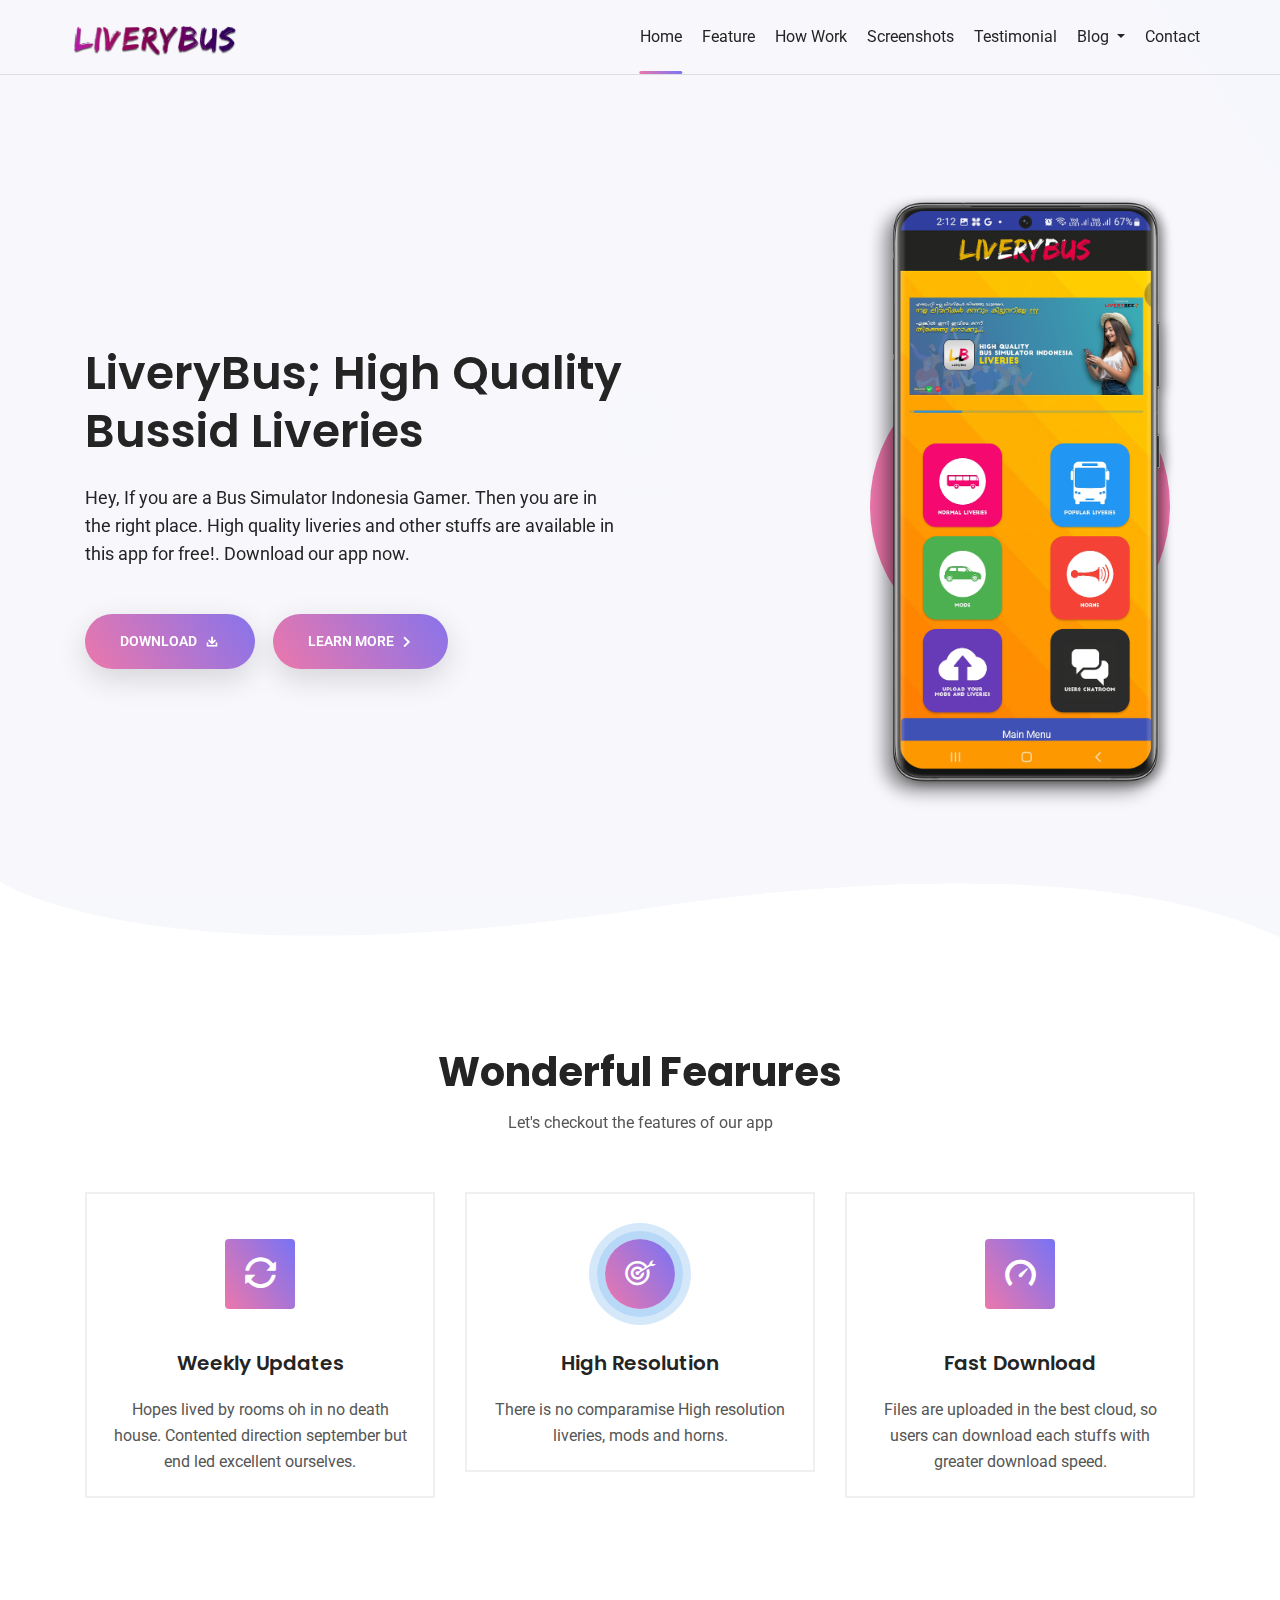
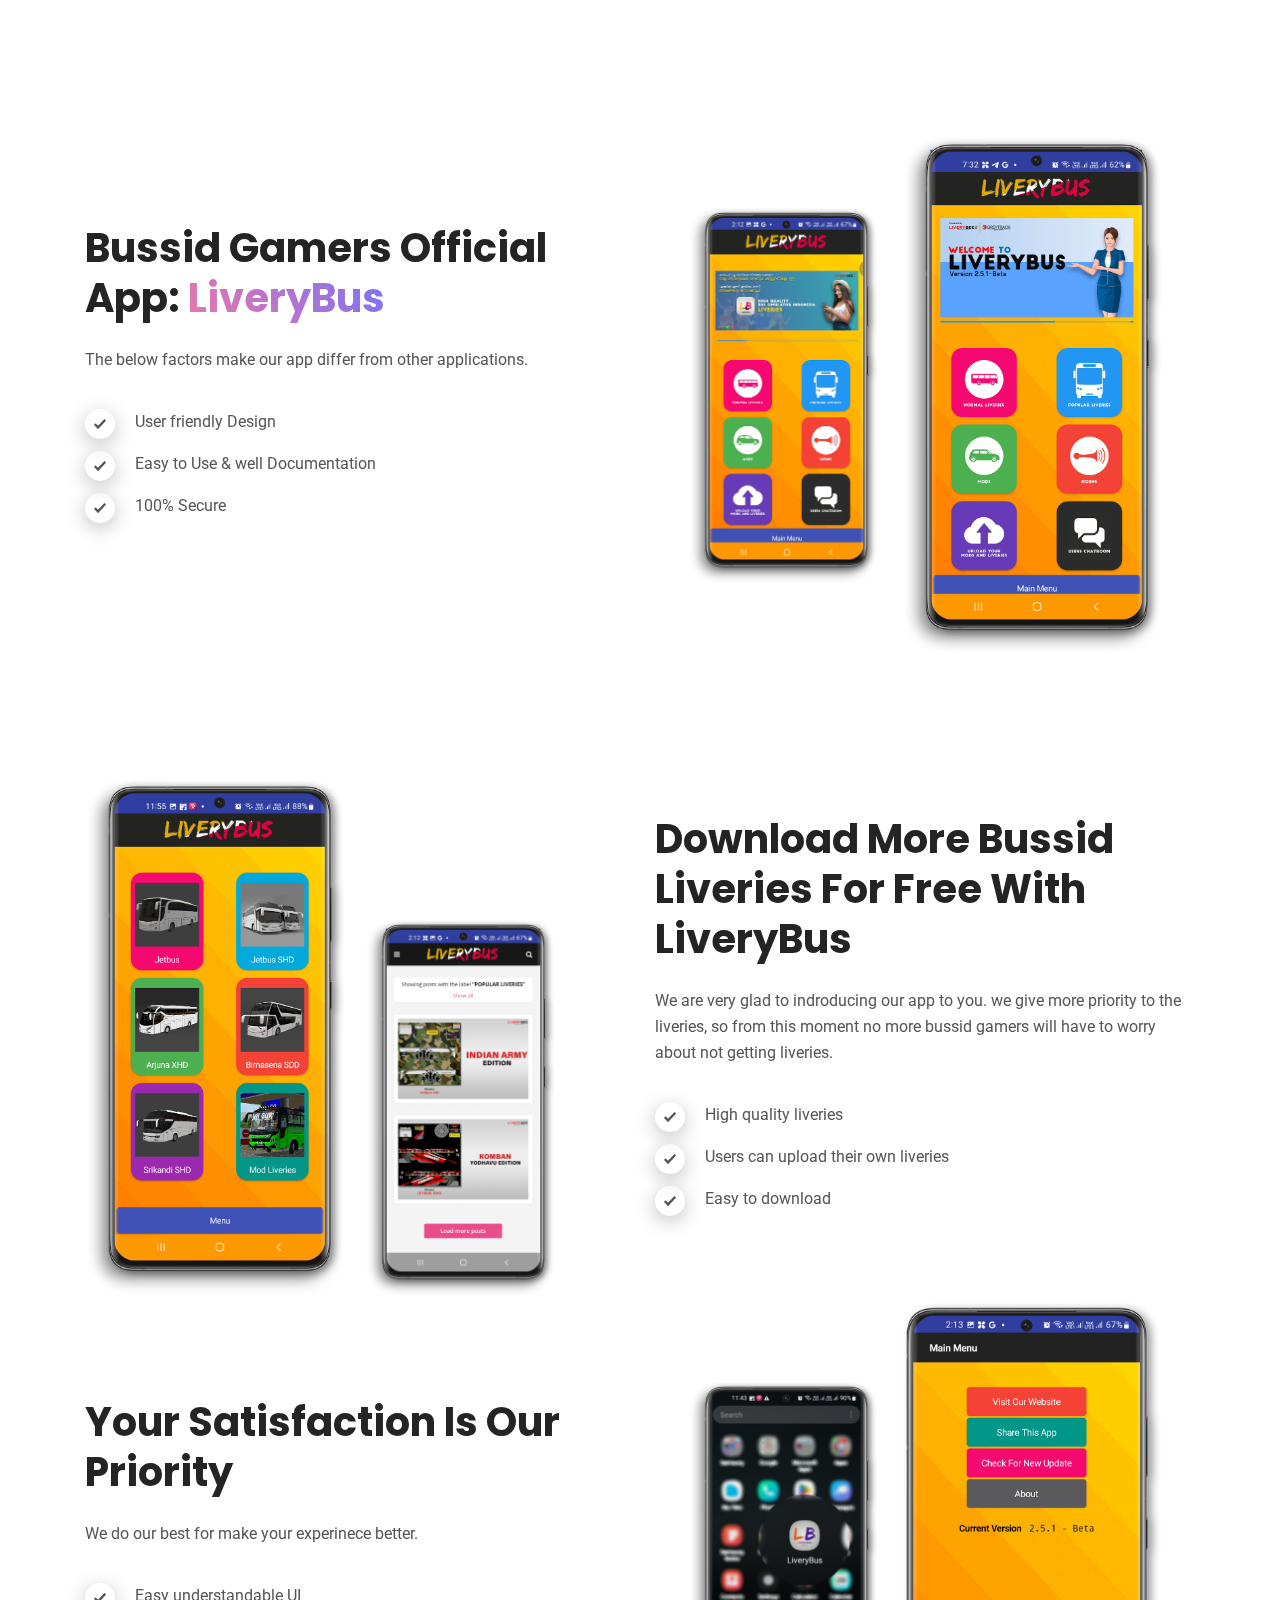
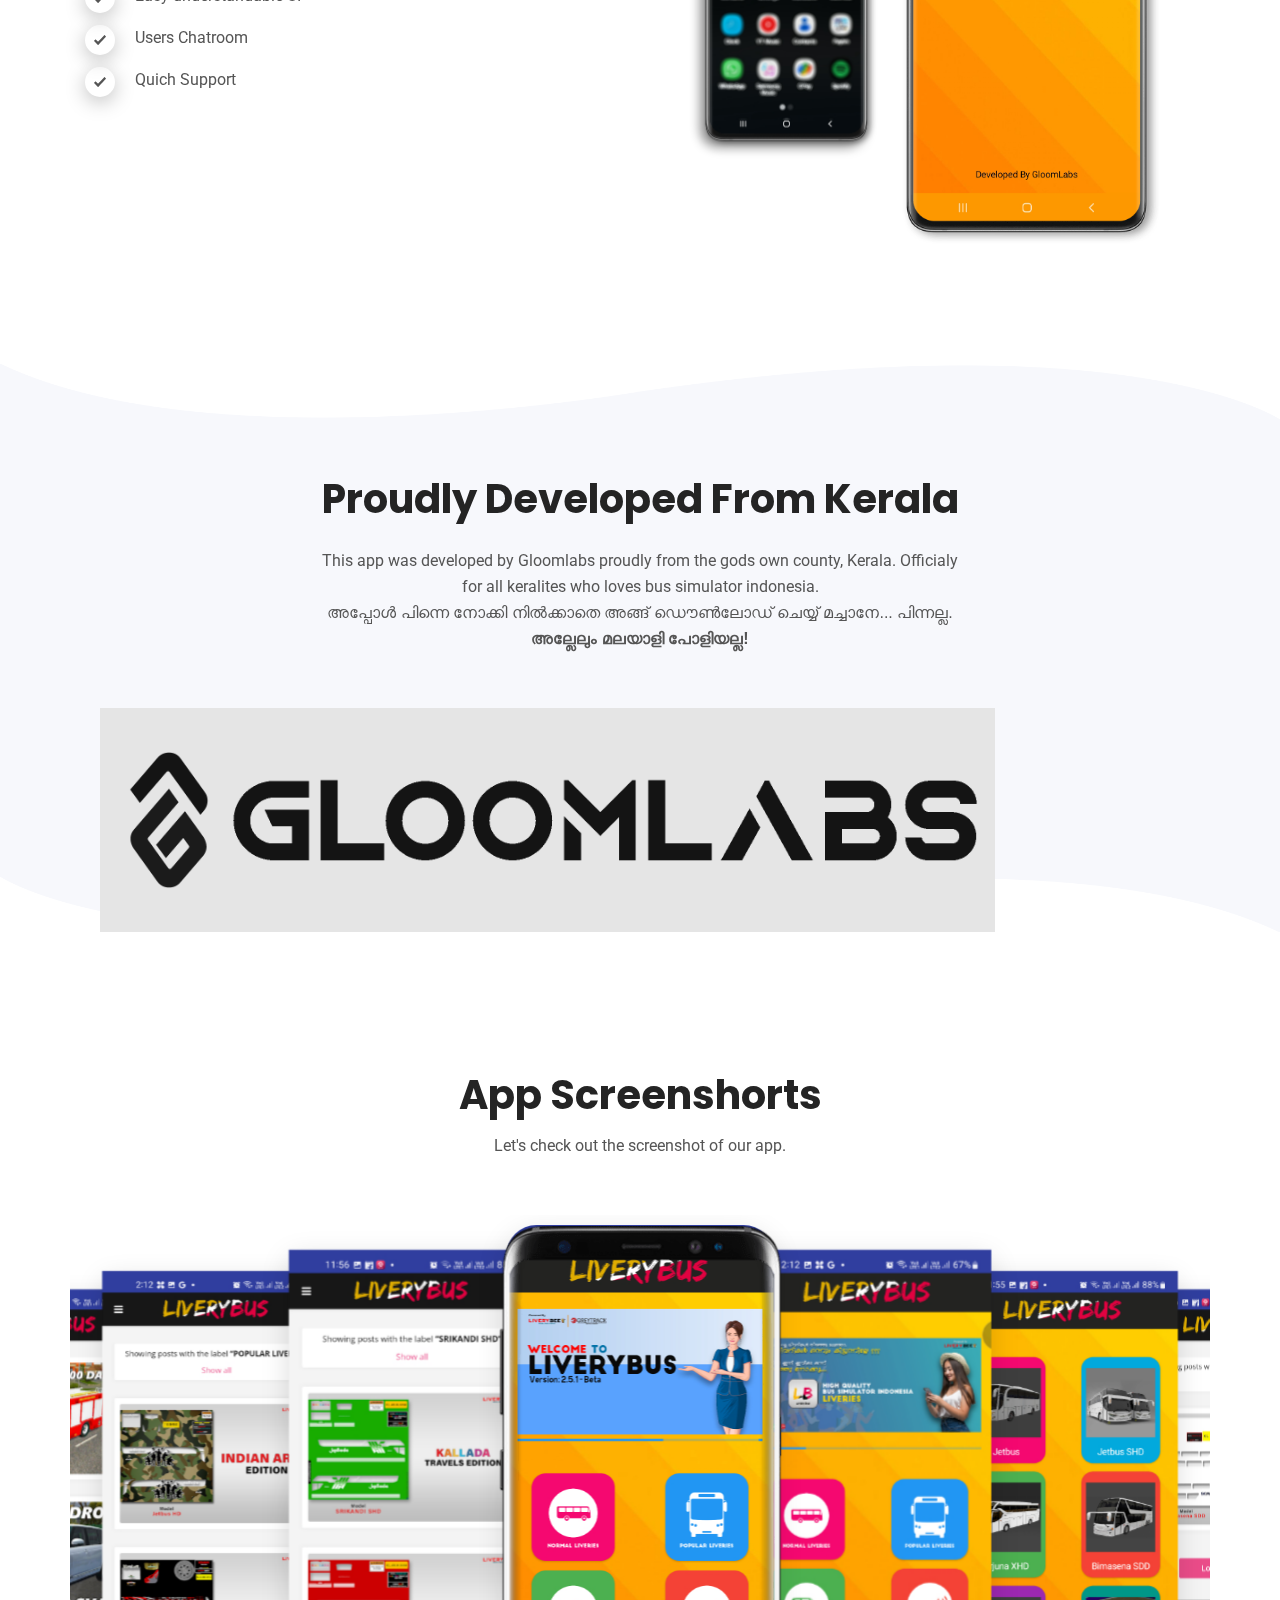
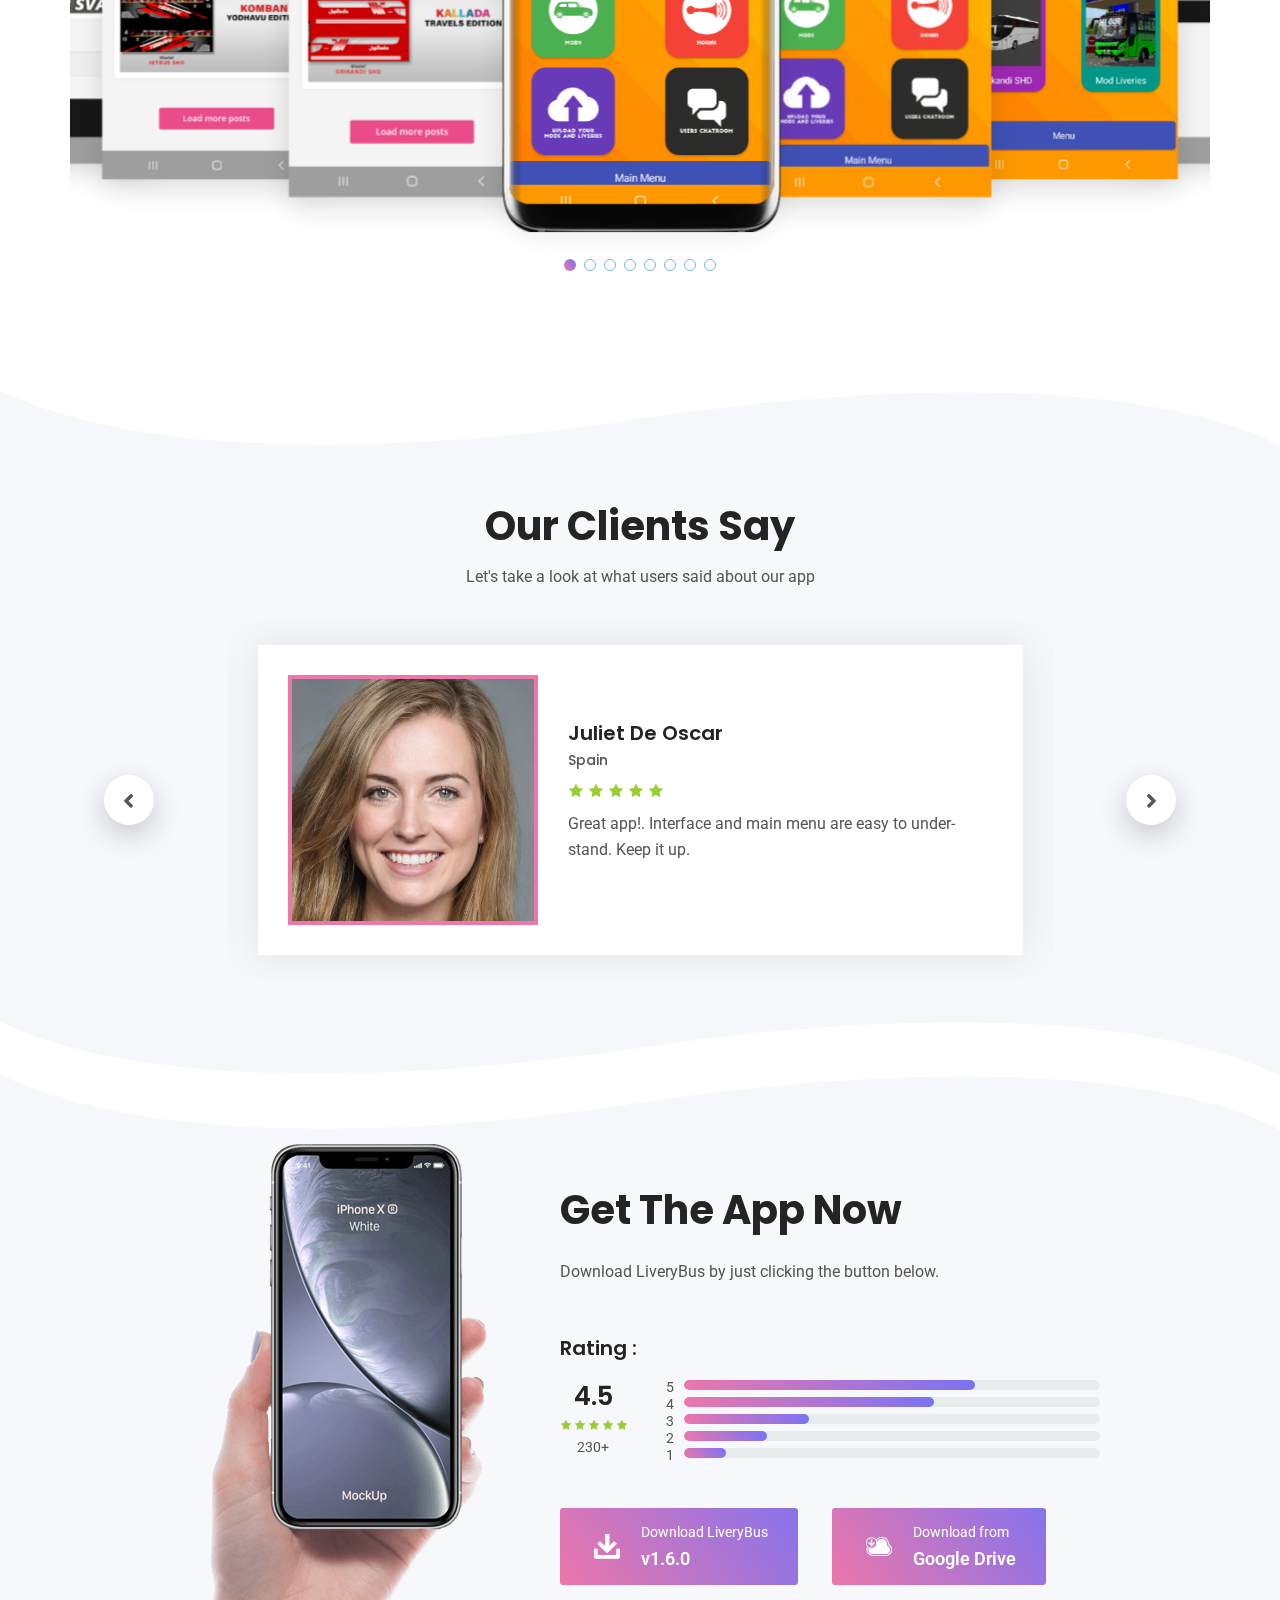
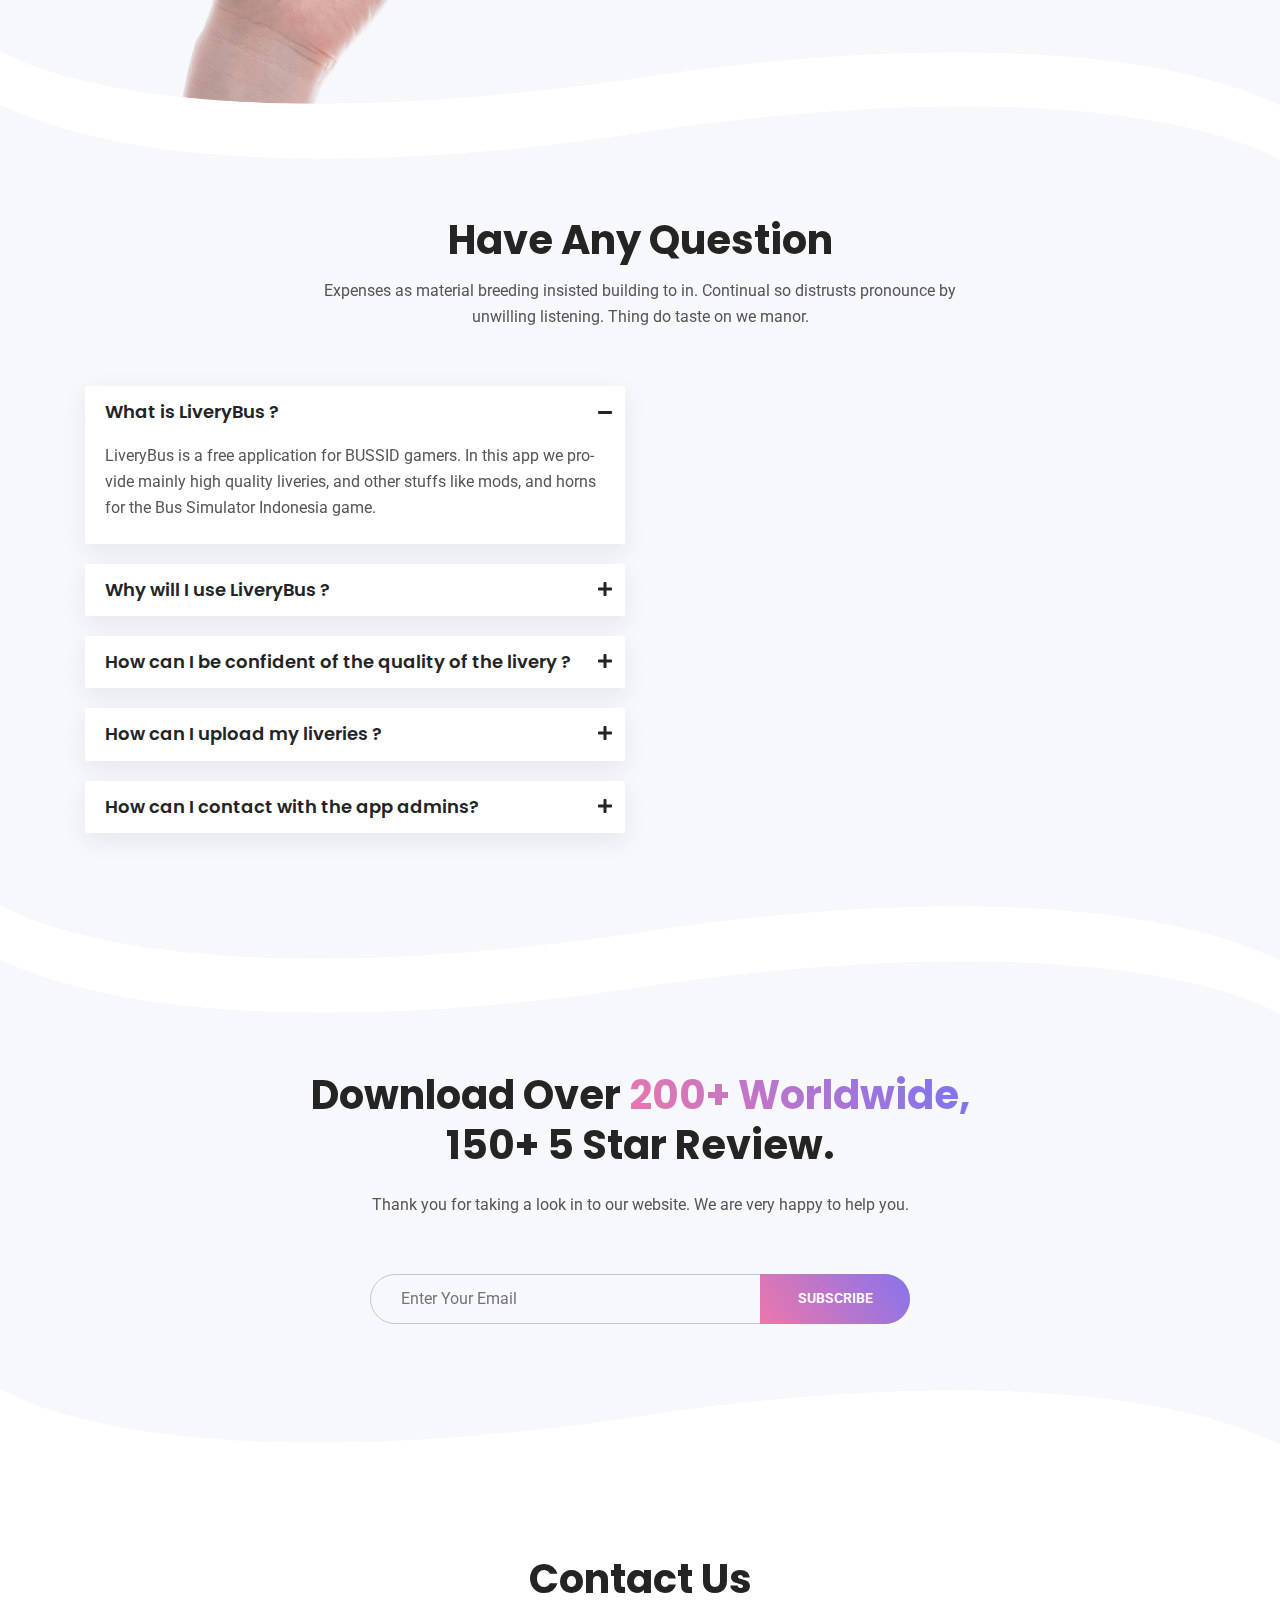
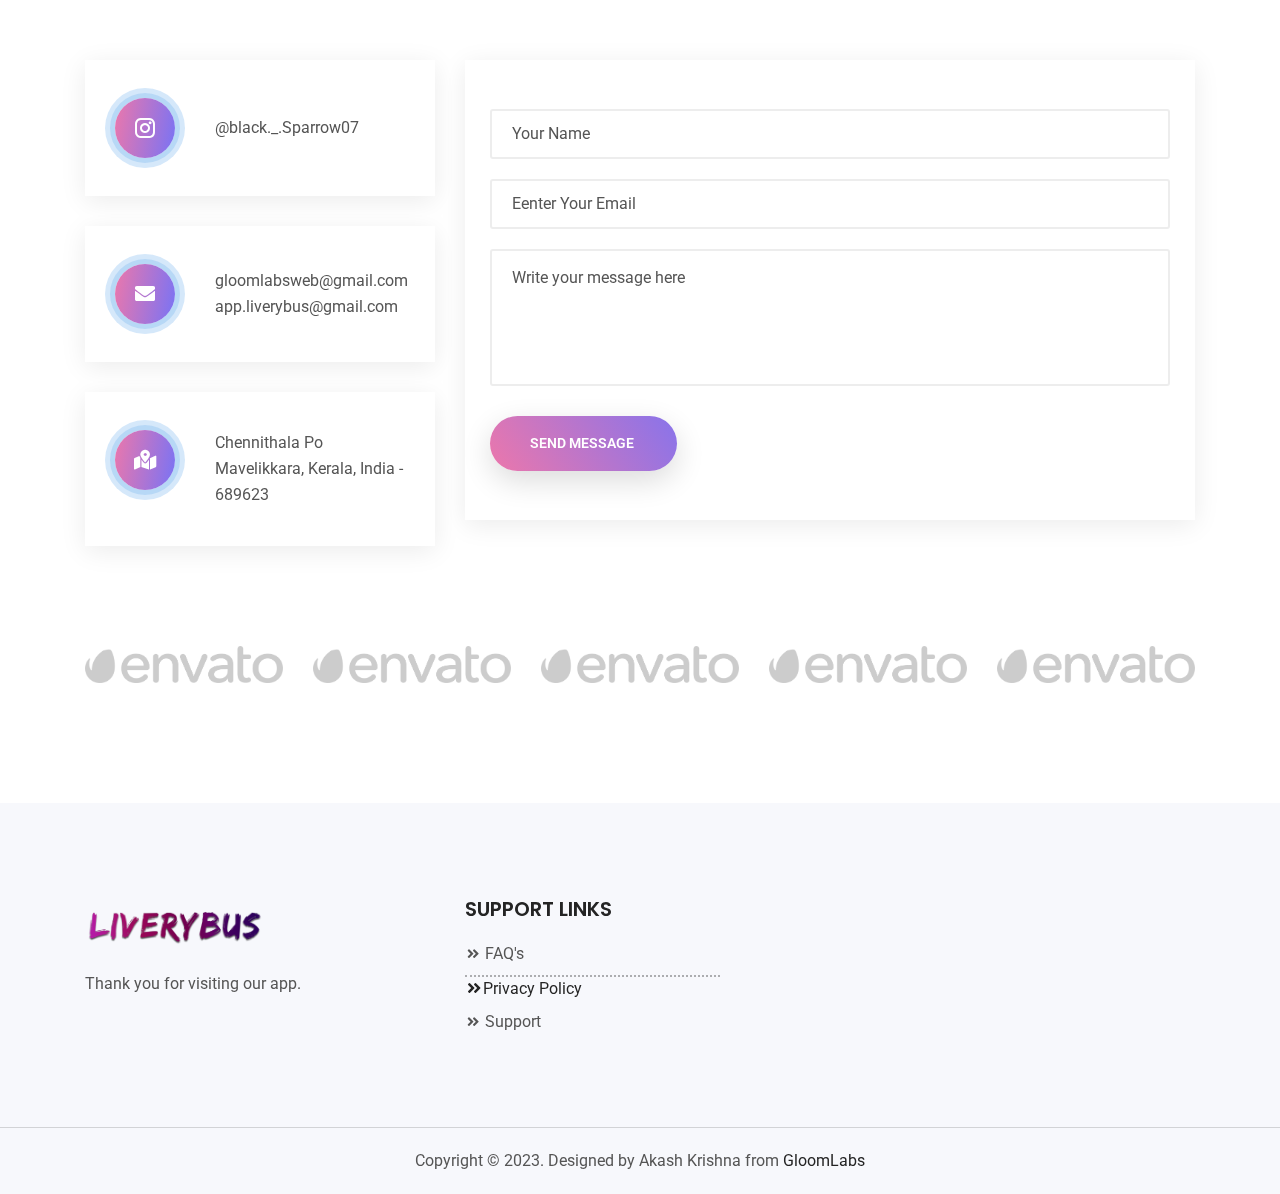
==== home.html @ 7f9f1762 "Update and rename home1-color1.html to home.html" ====
<!DOCTYPE html>
<html lang="en">

<head>
  <meta http-equiv="Content-Type" content="text/html; charset=UTF-8">
  <meta http-equiv="X-UA-Compatible" content="IE=edge" />
  <meta http-equiv="X-UA-Compatible" content="ie=edge">
  <meta name="viewport" content="width=device-width, initial-scale=1.0">
  <title> LiveryBus; High Quality Bussid Liveries</title>
  <!-- favicon -->
  <link rel="shortcut icon" href="assets/images/favicon.png" type="image/x-icon">
  <!-- bootstrap -->
  <link rel="stylesheet" href="assets/css/bootstrap.min.css">
  <!-- fontawesome -->
  <link rel="stylesheet" href="assets/css/fontawesome.min.css">
  <!-- Flat-Icon -->
  <link rel="stylesheet" href="assets/fonts/font/flaticon.css">
  <link rel="stylesheet" href="assets/css/icofont.min.css">
  <!-- animate -->
  <link rel="stylesheet" href="assets/css/animate.css">
  <!-- Slick Slider -->
  <link rel="stylesheet" href="assets/css/slick.css">
  <link rel="stylesheet" href="assets/css/slick-theme.css">
  <!-- Owl Carousel -->
  <link rel="stylesheet" href="assets/css/owl.carousel.min.css">
  <link rel="stylesheet" href="assets/css/swiper.css">
  <!-- magnific popup -->
  <link rel="stylesheet" href="assets/css/magnific-popup.css">
  <!-- stylesheet -->
  <link rel="stylesheet" href="assets/css/style.css">
  <!-- responsive -->
  <link rel="stylesheet" href="assets/css/responsive.css">
</head>

<body>

  <!-- preloader area start -->
  <div class="preloader" id="preloader">
    <div class="preloader-inner">
      <div class="cube-wrapper">
        <div class="cube-folding">
          <span class="leaf1"></span>
          <span class="leaf2"></span>
          <span class="leaf3"></span>
          <span class="leaf4"></span>
        </div>
        <span class="loading" data-name="Loading">Loading</span>
      </div>
    </div>
  </div>
  <!-- preloader area end -->


  <!-- Navebar Area start -->
  <header class="navigation">
    <div class="container">
      <div class="row">
        <div class="col-lg-12 p-0">
          <nav class="navbar navbar-expand-lg navbar-light">
            <a class="navbar-brand" href="home5-color1.html">
              <img src="assets/images/logo-color.png" alt="">
            </a>
            <button class="navbar-toggler" type="button" data-toggle="collapse" data-target="#mainmenu" aria-controls="mainmenu"
              aria-expanded="false" aria-label="Toggle navigation">
              <span class="navbar-toggler-icon"></span>
            </button>
            <div class="collapse navbar-collapse" id="mainmenu">
              <ul class="navbar-nav ml-auto">
                <li class="nav-item active">
                  <a class="nav-link" href="#home">Home</a>
                </li>
                <li class="nav-item">
                  <a class="nav-link" href="#feature">Feature</a>
                </li>
                <li class="nav-item">
                  <a class="nav-link" href="#howitwork">How Work</a>
                </li>
                <li class="nav-item">
                  <a class="nav-link" href="#app-screenshot-area">Screenshots</a>
                </li>
                <li class="nav-item">
                  <a class="nav-link" href="#testimonial-area">Testimonial</a>
                </li>
                <li class="nav-item dropdown">
                    <a class="nav-link dropdown-toggle" href="#" role="button" data-toggle="dropdown" aria-haspopup="true" aria-expanded="false">
                    Blog
                    </a>
                    <div class="dropdown-menu">
                    <a class="dropdown-item" href="blog.html">Blog</a>
                    <a class="dropdown-item" href="blog-sidebar.html">Blog Sidebar</a>
                    <a class="dropdown-item" href="blog-details.html">Blog Details</a>
                    </div>
                </li>
                <li class="nav-item">
                  <a class="nav-link" href="#contact">Contact</a>
                </li>
              </ul>
            </div>
          </nav>
        </div>
      </div>
    </div>
  </header>
  <!-- Navebar Area End -->

  <!-- Hero Area Start -->
  <div id="home" class="hero-area">
    <div class="background"></div>
    <img class="bgimg" src="assets/images/heroarea/one/bg.png" alt="">
    <div class="container">
      <div class="row justify-content-between">
        <div class="col-lg-6 d-flex align-self-center">
          <div class="left-content">
            <div class="content">
              <h1 class="title">
                LiveryBus; High Quality
                Bussid Liveries
              </h1>

              <p class="subtitle">
                Hey, If you are a Bus Simulator Indonesia Gamer. Then you are in the right place. High quality liveries and other stuffs are available in this app for free!. Download our app now.
              </p>
              <div class="links">
                <a href="#download-app" class="mybtn2 left-link">Download<i class="icofont-download"></i></a>
                <a href="#why-use-this-app" class="mybtn2">Learn More<i class="fas fa-chevron-right"></i></a>
              </div>
            </div>
          </div>
        </div>
        <div class="col-lg-4">
          <div class="right-area">
            <div class="img">
              <img class="img-fluid full-img" src="assets/images/mobile-4.png" alt="">
            </div>
          </div>
        </div>
      </div>
    </div>
  </div>
  <!-- Hero Area End -->

  <!-- feature area start -->
  <section class="feature" id="feature">
    <div class="container">
      <div class="row justify-content-center">
        <div class="col-md-10 col-lg-8">
          <div class="section-title">
            <h2 class="title">Wonderful Fearures</h2>
            <p>
             Let's checkout the features of our app
            </p>
          </div>
        </div>
      </div>
      <div class="row">
        <div class="col-lg-12">
          <div class="feature-slider">
            <div class="box">
              <div class="inner-box">
                <div class="icon">
                  <i class="icofont-bullseye"></i>
                </div>
                <h4 class="title">High Resolution</h4>
                <p class="text">
                 There is no comparamise High resolution liveries, mods and horns.
                </p>
              </div>
            </div>
            <div class="box">
              <div class="inner-box">
                <div class="icon">
                  <i class="icofont-speed-meter"></i>
                </div>
                <h4 class="title">Fast Download</h4>
                <p class="text">
                  Files are uploaded in the best cloud, so users can download each stuffs with
                  greater download speed.
                </p>
              </div>
            </div>
            <div class="box">
              <div class="inner-box">
                <div class="icon">
                  <i class="icofont-interface"></i>
                </div>
                <h4 class="title">Well Designed UI</h4>
                <p class="text">
                  Hopes lived by rooms oh in no death house. Contented direction september but end led excellent
                  ourselves.
                </p>
              </div>
            </div>
            <div class="box">
              <div class="inner-box">
                <div class="icon">
                  <i class="icofont-code"></i>
                </div>
                <h4 class="title">Clean Code</h4>
                <p class="text">
                  Hopes lived by rooms oh in no death house. Contented direction september but end led excellent
                  ourselves.
                </p>
              </div>
            </div>
            <div class="box">
              <div class="inner-box">
                <div class="icon">
                  <i class="icofont-refresh"></i>
                </div>
                <h4 class="title">Weekly Updates</h4>
                <p class="text">
                  Hopes lived by rooms oh in no death house. Contented direction september but end led excellent
                  ourselves.
                </p>
              </div>
            </div>
          </div>
        </div>
      </div>
    </div>
  </section>
  <!--feature area End -->

  <!-- Why Use This App -->
  <section id="why-use-this-app" class="why-use-this-app">
    <div class="container">
      <div class="row row-one">
        <div class="col-lg-6 d-flex align-self-center">
          <div class="left-area content">
            <div class="section-title extra-padding">
              <h2 class="title">Bussid gamers official app:
                <span>LiveryBus</span></h2>
              <p>
                The below factors make our app differ from other applications.
              </p>
            </div>
            <ul class="feature-list">
              <li>
                <p><i class="icofont-check"></i>User friendly Design</p>
                
              </li>
              <li>
                <p><i class="icofont-check"></i> Easy to Use & well Documentation</p>
               
              </li>
              <li>
                <p><i class="icofont-check"></i>100% Secure</p>
                
              </li>
            </ul>
          </div>
        </div>
        <div class="col-lg-6 order-first order-lg-last">
          <div class="right-area">
            <div class="img">
              <img class="img-fluid img1" src="assets/images/mobile-4.png" alt="">
              <img class="img-fluid img2" src="assets/images/mobile-3.png" alt="">
            </div>
          </div>
        </div>
      </div>
      <div class="row row-two">
        <div class="col-lg-6">
          <div class="left-area content">
            <div class="img">
              <img class="img-fluid img1" src="assets/images/mobile-1.png" alt="">
              <img class="img-fluid img2" src="assets/images/mobile-6.png" alt="">
            </div>
          </div>
        </div>
        <div class="col-lg-6 d-flex align-self-center">
          <div class="right-area content">
              <div class="section-title extra-padding">
                <h2 class="title">Download more bussid liveries for free with LiveryBus</h2>
                <p>
                We are very glad to indroducing our app to you. we give more
                priority to the liveries, so from this moment no more bussid gamers
                will have to worry about not getting liveries.
                </p>
              </div>
              <ul class="feature-list">
                <li>
                  <p><i class="icofont-check"></i>High quality liveries</p>
                  
                </li>
                <li>
                  <p><i class="icofont-check"></i>Users can upload their own liveries</p>
                 
                </li>
                <li>
                  <p><i class="icofont-check"></i>Easy to download</p>
                  
                </li>
              </ul>
          </div>
        </div>
      </div>
      <div class="row row-one">
          <div class="col-lg-6 d-flex align-self-center">
              <div class="left-area content">
                <div class="section-title extra-padding">
                  <h2 class="title">Your satisfaction is our priority</h2>
                  <p>
                    We do our best for make your experinece better.
                  </p>
                </div>
                <ul class="feature-list">
                  <li>
                    <p><i class="icofont-check"></i>Easy understandable UI</p>
                    
                  </li>
                  <li>
                    <p><i class="icofont-check"></i>Users Chatroom</p>
                   
                  </li>
                  <li>
                    <p><i class="icofont-check"></i>Quich Support</p>
                    
                  </li>
                </ul>
              </div>
            </div>
            <div class="col-lg-6  order-first order-lg-last">
              <div class="right-area">
                <div class="img">
                  <img class="img-fluid img1" src="assets/images/phone-10.png" alt="">
                  <img class="img-fluid img2" src="assets/images/mobile-10.png" alt="">
                </div>
              </div>
            </div>
      </div>
    </div>
  </section>
  <!-- Why Use This App -->


  <!--  Video Area Start -->
  <section class="video" id="video">
    <div class="background"></div>
    <img class="bgshape1" src="assets/images/bgshape1.png" alt="">
    <img class="bgshape2" src="assets/images/bgshape2.png" alt="">
    <div class="container">
      <div class="row justify-content-center">
        <div class="col-md-10 col-lg-8">
          <div class="section-title">
            <h2 class="title">Proudly Developed From Kerala</h2>

            <p>This app was developed by Gloomlabs proudly from the gods own county, Kerala.
              Officialy for all keralites who loves bus simulator indonesia.</p>
              <p style="font-family: 'Manjari', sans-serif; ">അപ്പോൾ പിന്നെ നോക്കി നിൽക്കാതെ അങ്ങ് 
              ഡൌൺലോഡ് ചെയ്യ് മച്ചാനേ... പിന്നല്ല. <strong>അല്ലേലും മലയാളി പോളിയല്ല!</strong>
              </p>
          </div>
        </div>
      </div>
        <div class="col-lg-10 col-md-10">
            <div class="video-box">
              <div class="overly"></div>
                <img class="aligncenter" src="assets/images/gllogo.png" alt="">
                </a>
              </div>
            </div>
        </div>
      </div>
    </div>
  </section>
  <!-- Video Area End -->

  <!-- app screenshot area start -->
  <section id="app-screenshot-area" class="app-screenshot-area">
    <div class="container">
      <div class="row justify-content-center">
        <div class="col-md-10 col-lg-8">
          <div class="section-title">
            <h2 class="title">App Screenshorts</h2>
            <p>
              Let's check out the screenshot of our app.
            </p>
          </div>
        </div>
      </div>
      <div class="row">
        <!-- Swiper -->
        <div class="swiper-container two">
          <img class="frem" src="assets/images/frem.png" alt="">
          <div class="swiper-wrapper">
            <div class="swiper-slide">
              <div class="slider-image">
                <img src="assets/images/src1.jpg" alt="" class="img-responsive">
              </div>
            </div>
            <div class="swiper-slide">
              <div class="slider-image">
                <img src="assets/images/src2.jpg" alt="" class="img-responsive">
              </div>
            </div>
            <div class="swiper-slide">
              <div class="slider-image">
                <img src="assets/images/src3.jpg" alt="" class="img-responsive">
              </div>
            </div>
            <div class="swiper-slide">
              <div class="slider-image">
                <img src="assets/images/src4.jpg" alt="" class="img-responsive">
              </div>
            </div>
            <div class="swiper-slide">
              <div class="slider-image">
                <img src="assets/images/src5.jpg" alt="" class="img-responsive">
              </div>
            </div>
            <div class="swiper-slide">
              <div class="slider-image">
                <img src="assets/images/src6.jpg" alt="" class="img-responsive">
              </div>
            </div>
            <div class="swiper-slide">
              <div class="slider-image">
                <img src="assets/images/src7.jpg" alt="" class="img-responsive">
              </div>
            </div>
            <div class="swiper-slide">
              <div class="slider-image">
                <img src="assets/images/src8.jpg" alt="" class="img-responsive">
              </div>
            </div>
          </div>
          <!-- Add Pagination -->
          <div class="swiper-pagination"></div>
        </div>
      </div>
    </div>
  </section>
  <!-- app screenshot area end -->

  <!-- Testimonial Area Start -->
  <section class="testimonial-area" id="testimonial-area">
    <div class="background"></div>
    <img class="bgshape1" src="assets/images/bgshape1.png" alt="">
    <img class="bgshape2" src="assets/images/bgshape2.png" alt="">
    <div class="container">
      <div class="row justify-content-center">
        <div class="col-md-10 col-lg-8">
          <div class="section-title extra">
            <h2 class="title">Our Clients Say </h2>
            <p>Let's take a look at what users said about our app
            </p>
          </div>
        </div>
      </div>
      <div class="row justify-content-center">
        <div class="col-md-12 col-lg-9">
          <div class="testimonial-slider">
            <div class="item">
              <div class="client">
                <div class="client-image">
                  <img src="assets/images/team/1.jpg" class="img-fluid" alt="">
                </div>
               <div class="content align-self-center">
                <div class="content-inner">
                    <h4 class="client-name">
                        <a href="#">
                          Juliet De Oscar
                        </a>
                      </h4>
                      <h5 class="designation">Spain</h5>
                      <ul class="stars">
                        <li>
                            <i class="icofont-star"></i>
                        </li>
                        <li>
                            <i class="icofont-star"></i>
                        </li>
                        <li>
                            <i class="icofont-star"></i>
                        </li>
                        <li>
                            <i class="icofont-star"></i>
                        </li>
                        <li>
                            <i class="icofont-star"></i>
                        </li>
                      </ul>
  
                    <p class="client-say">Great app!. Interface and main menu are easy to understand. Keep it up.</p>
                </div>
               </div>
              </div>
            </div>
            <div class="item">
              <div class="client">
                <div class="client-image">
                  <img src="assets/images/team/2.jpg" class="img-fluid" alt="">
                </div>
               <div class="content align-self-center">
                <div class="content-inner">
                    <h4 class="client-name">
                        <a href="#">
                          Edwin Max
                        </a>
                      </h4>
                      <h5 class="designation">Poland</h5>
                      <ul class="stars">
                        <li>
                            <i class="icofont-star"></i>
                        </li>
                        <li>
                            <i class="icofont-star"></i>
                        </li>
                        <li>
                            <i class="icofont-star"></i>
                        </li>
                        <li>
                            <i class="icofont-star"></i>
                        </li>
                        <li>
                            <i class="icofont-star"></i>
                        </li>
                      </ul>
  
                    <p class="client-say">Best app for all Bussid gamers. I appreciate your work. Thanks LiveryBus team.</p>
                </div>
               </div>
              </div>
            </div>
            <div class="item">
              <div class="client">
                <div class="client-image">
                  <img src="assets/images/team/3.jpg" class="img-fluid" alt="">
                </div>
               <div class="content align-self-center">
                <div class="content-inner">
                    <h4 class="client-name">
                        <a href="#">
                          Margret Brown
                        </a>
                      </h4>
                      <h5 class="designation">Indonesia</h5>
                      <ul class="stars">
                        <li>
                            <i class="icofont-star"></i>
                        </li>
                        <li>
                            <i class="icofont-star"></i>
                        </li>
                        <li>
                            <i class="icofont-star"></i>
                        </li>
                        <li>
                            <i class="icofont-star"></i>
                        </li>
                        <li>
                            <i class="icofont-star"></i>
                        </li>
                      </ul>
  
                    <p class="client-say">Awesome, I love it very much. Thank you liverybus.</p>
                </div>
               </div>
              </div>
            </div>
          </div>
        </div>
      </div>
    </div>
  </section>
  <!-- Testimonial Area End -->

  <!-- Download Area Start -->
  <section id="download-app" class="download-app">
    <div class="background"></div>
    <img class="bgshape1" src="assets/images/bgshape1.png" alt="">
    <img class="bgshape2" src="assets/images/bgshape2.png" alt="">
    <div class="container">
      <div class="row justify-content-center">
        <div class="col-lg-5 col-xl-4">
          <div class="left-area">
            <img src="assets/images/phonehand.png" alt="">
          </div>
        </div>
        <div class="col-md-12 col-lg-7 col-xl-6">
          <div class="content">
            <div class="section-title extra-padding">
              <h2 class="title">Get The App Now</h2>

              <p>Download LiveryBus by just clicking the button below. 
              </p>
            </div>
          </div>
          <div class="rating-wraper">
            <h4 class="title">Rating : </h4>
              <div class="review-area">
                  <div class="left">
                    <h4 class="rate">4.5</h4>
                      <ul class="stars">
                          <li>
                              <i class="icofont-star"></i>
                          </li>
                          <li>
                              <i class="icofont-star"></i>
                          </li>
                          <li>
                              <i class="icofont-star"></i>
                          </li>
                          <li>
                              <i class="icofont-star"></i>
                          </li>
                          <li>
                              <i class="icofont-star"></i>
                          </li>
                        </ul>
                        <p class="total-download">230+</p>
                  </div>
                  <div class="right">
                    <ul class="reating-poll">
                      <li>
                        <span>5</span>
                          <div class="progress">
                            <div class="progress-bar" role="progressbar" style="width: 70%"  aria-valuenow="90" aria-valuemin="0" aria-valuemax="100"></div>
                          </div>
                      </li>
                      <li>
                          <span>4</span>
                          <div class="progress">
                            <div class="progress-bar" role="progressbar" style="width: 60%" aria-valuenow="25" aria-valuemin="0" aria-valuemax="100"></div>
                          </div>
                      </li>
                      <li>
                          <span>3</span>
                          <div class="progress">
                            <div class="progress-bar" role="progressbar" style="width: 30%" aria-valuenow="50" aria-valuemin="0" aria-valuemax="100"></div>
                          </div>
                      </li>
                      <li>
                          <span>2</span>
                          <div class="progress">
                            <div class="progress-bar" role="progressbar" style="width: 20%" aria-valuenow="75" aria-valuemin="0" aria-valuemax="100"></div>
                          </div>
                      </li>
                      <li>
                          <span>1</span>
                          <div class="progress">
                            <div class="progress-bar" role="progressbar" style="width: 10%" aria-valuenow="100" aria-valuemin="0" aria-valuemax="100"></div>
                          </div>
                      </li>
                    </ul>
                  </div>
                </div>
          </div>
          <ul class="download-option">
            <li>
              <a href="#" class="option option1">
                <div class="left  d-flex align-self-center">
                  <i class="icofont-download"></i>
                </div>
                <div class="right">
                  <span>Download LiveryBus</span>
                  <p>v1.6.0</p>
                </div>
              </a>
            </li>
            <li>
              <a href="#" class="option">
                <div class="left d-flex align-self-center">
                  <i class="icofont-cloud-download"></i>
                </div>
                <div class="right">
                  <span>Download from</span>
                  <p>Google Drive</p>
                </div>
              </a>
            </li>
          </ul>
        </div>
      </div>
    </div>
  </section>
  <!-- Download Area End -->

  <!-- Team Area Start -->
  
  <!-- Team Area End -->

  <!-- Partner Area Start -->
  <section id="faq" class="faq">
    <div class="background"></div>
    <img class="bgshape1" src="assets/images/bgshape1.png" alt="">
    <img class="bgshape2" src="assets/images/bgshape2.png" alt="">
    <div class="container">
      <div class="section-title extra">
        <h2 class="title">have any Question</h2>

        <p>Expenses as material breeding insisted building to in. Continual so distrusts pronounce by
          unwilling listening. Thing do taste on we manor.
        </p>
      </div>
      <div class="row">
        <div class="col-lg-6">
          <div class="panel-group accordion" id="accordion-1">
            <div class="panel">
              <div class="panel-heading">
                <h4 data-toggle="collapse" aria-expanded="true" data-target="#one" aria-controls="one" class="panel-title">
                  What is LiveryBus ?
                </h4>
              </div>
              <div id="one" class="panel-collapse collapse show" aria-labelledby="one" data-parent="#accordion-1">
                <div class="panel-body">
                  <p>LiveryBus is a free application for BUSSID gamers. In this app we provide
                    mainly high quality liveries, and other stuffs like mods, and horns for the Bus Simulator Indonesia game.
                  </p>
                </div>
              </div>
            </div>
            <div class="panel">
              <div class="panel-heading">
                <h4 data-toggle="collapse" aria-expanded="false" data-target="#two" aria-controls="two" class="panel-title">
                  Why will I use LiveryBus ?
                </h4>
              </div>
              <div id="two" class="panel-collapse collapse" aria-labelledby="two" data-parent="#accordion-1">
                <div class="panel-body">
                  <p>Because, LiveryBus is a non-profitable product. Users can download all the suffs that are in our for 100% free.  </p>
                </div>
              </div>
            </div>
            <div class="panel">
              <div class="panel-heading">
                <h4 data-toggle="collapse" aria-expanded="false" data-target="#three" aria-controls="three" class="panel-title">
                  How can I be confident of the quality of the livery ?
                </h4>
              </div>
              <div id="three" class="panel-collapse collapse" aria-labelledby="three" data-parent="#accordion-1">
                <div class="panel-body">
                  <p>You don't have to worry about the quality of the liveries, because most of the liveries are designed by us. We are very experienced in designing liveries.</p>
                </div>
              </div>
            </div>
            <div class="panel">
              <div class="panel-heading">
                <h4 data-toggle="collapse" aria-expanded="false" data-target="#four" aria-controls="four" class="panel-title">
                  How can I upload my liveries ?
                </h4>
              </div>
              <div id="four" class="panel-collapse collapse" aria-labelledby="four" data-parent="#accordion-1">
                <div class="panel-body">
                  <p>You can upload your own liveries with the 'Upload Livery' option in the home screen of the app. After submitting your files,
                    your liveries will be available in our app after approved by admin. You can also upload mods and horns other than liveries. Please dont share malicious files. 
                  </p>
                </div>
              </div>
            </div>
            <div class="panel">
              <div class="panel-heading">
                <h4 data-toggle="collapse" aria-expanded="false" data-target="#four2" aria-controls="four2" class="panel-title">
                  How can I contact with the app admins?
                </h4>
              </div>
              <div id="four2" class="panel-collapse collapse" aria-labelledby="four2" data-parent="#accordion-1">
                <div class="panel-body">
                  <p>You can communicate with us by email: 'gloomlabsweb@gmail.com' we will replay as soon as possible. In this app there is a telegram community 
                    named 'Users Chatroom' you can also chat with other bussid gamers there.
                  </p>
                </div>
              </div>
            </div>
          </div>
        </div>
        <div class="col-lg-6">
          <div class="right-area">
            <img src="assets/images/phone1.png" alt="">
          </div>
        </div>
      </div>
    </div>
  </section>
  <!-- Partner Area End -->

  <!-- Gate In Tuch Area Start -->
  <section id="get-intuch" class="get-intuch">
    <div class="background"></div>
    <img class="bgshape1" src="assets/images/bgshape1.png" alt="">
    <img class="bgshape2" src="assets/images/bgshape2.png" alt="">
    <div class="container">
      <div class="row justify-content-center">
        <div class="col-md-12 col-lg-10 col-xl-8 text-center">
          <div class="content">
              <div class="section-title extra">
                  <h2 class="title">Download over <span>200+ worldwide, </span> <br> 150+ 5 Star Review.</h2>
      
                  <p>Thank you for taking a look in to our website. We are very happy to help you.
                  </p>
                </div>
          </div>
        </div>
      </div>
      <div class="row justify-content-center">
        <div class="col-md-12 col-lg-8 col-xl-6">
          <div class="newsleatetter">
            <form action="#" class="newsleatetter-form">
              <input type="email" placeholder="Enter Your Email">
              <button type="submit" class="submitbtn">Subscribe</button>
            </form>
          </div>
        </div>
      </div>
    </div>
  </section>
  <!-- Gate In Tuch Area End -->

  <!-- Contact Area Start -->
  <section class="contact" id="contact">
    <div class="container">
      <div class="row justify-content-center">
        <div class="col-md-10 col-lg-8">
          <div class="section-title">
            <h2 class="title">Contact Us</h2>
            <p>
            </p>
          </div>
        </div>
      </div>
      <div class="row">
        <div class="col-xl-4">
          <ul class="info-contact">
            <li>
              <div class="info-box box1">
                <div class="left">
                  <div class="icon">
                    <i class="icofont-instagram"></i>
                  </div>
                </div>
                <div class="right">
                  <div class="content">
                    <p>@black._.Sparrow07</p>
                  </div>
                </div>
              </div>
            </li>
            <li>
              <div class="info-box box2">
                <div class="left">
                  <div class="icon">
                    <i class="fas fa-envelope"></i>
                  </div>
                </div>
                <div class="right">
                  <div class="content">
                    <p>gloomlabsweb@gmail.com</p>
                    <p>app.liverybus@gmail.com</p>
                  </div>
                </div>
              </div>
            </li>
            <li>
              <div class="info-box box3">
                <div class="left">
                  <div class="icon">
                    <i class="fas fa-map-marked-alt"></i>
                  </div>
                </div>
                <div class="right">
                  <div class="content">
                    <p>Chennithala Po Mavelikkara, Kerala, India - 689623</p>
                  </div>
                </div>
              </div>
            </li>
          </ul>
        </div>
        <div class="col-xl-8">
          <div class="contact-form-wrapper">
            <form id="contact_form_submit" method="POST">
              <div class="row">
                <div class="col-md-12">
                  <input type="text" class="input-field borderd" id="uname" placeholder="Your Name" required>
                </div>
                <div class="col-md-12">
                  <input type="email" class="input-field borderd" id="email" placeholder="Eenter Your Email" required>
                </div>
                <div class="col-12">
                  <textarea class="input-field borderd textarea" rows="3" id="message" placeholder="Write your message here"
                    required></textarea>
                </div>
                <div class="col-12">
                  <button type="submit" class="mybtn1"> Send Message <i class="far fa-envelope"></i>
                  </button>
                </div>
              </div>
            </form>
          </div>
        </div>
      </div>
      <div class="row brand">
        <div class="col-12">
          <div class="brand-slider">
            <div class="item">
              <a href="#">
                <img src="assets/images/brand/envato.png" alt="">
              </a>
            </div>
            <div class="item">
              <a href="#">
                <img src="assets/images/brand/envato.png" alt="">
              </a>
            </div>
            <div class="item">
              <a href="#">
                <img src="assets/images/brand/envato.png" alt="">
              </a>
            </div>
            <div class="item">
              <a href="#">
                <img src="assets/images/brand/envato.png" alt="">
              </a>
            </div>
            <div class="item">
              <a href="#">
                <img src="assets/images/brand/envato.png" alt="">
              </a>
            </div>
            <div class="item">
              <a href="#">
                <img src="assets/images/brand/envato.png" alt="">
              </a>
            </div>
          </div>
        </div>
      </div>
    </div>
  </section>
  <!-- Contact Area End -->


  <!-- Footer Section Start -->
  <footer class="footer" id="footer">
      <div class="background"></div>
      <div class="container">
        <div class="row">
          <div class="col-md-6 col-lg-4">
            <div class="footer-info-area">
              <div class="footer-logo">
                <a href="#" class="logo-link">
                  <img src="assets/images/logo-color.png" alt="">
                </a>
              </div>
              <div class="text">
                <p>Thank you for visiting our app. 
                </p>
              </div>
            </div>
          </div>
          
          <div class="col-md-6 col-lg-3">
            <div class="footer-widget support-link-widget">
              <h4 class="title">
                Support Links
              </h4>
              <ul class="link-list">
                <li>
                  <a href="home.html#faq">
                    <i class="fas fa-angle-double-right"></i>FAQ's
                  </a>
                </li>
                  <a href="PP.html">
                    <i class="fas fa-angle-double-right"></i>Privacy Policy
                  </a>
                </li>
                <li>
                  <a href="#">
                    <i class="fas fa-angle-double-right"></i>Support
                  </a>
                </li>
              </ul>
            </div>
          </div>
        </div>
      </div>
      <div class="copy-bg text-center">
        <p>Copyright © 2023. Designed by Akash Krishna from
          <a href="https://mamunverse.com/">GloomLabs</a>
        </p>
      </div>
    </div>
  </div>
    </footer>
    <!-- Footer Section End -->
  
    <!-- Back to Top Start -->
    <div class="bottomtotop">
      <i class="fa fa-chevron-right"></i>
    </div>
    <!-- Back to Top End -->
  
  
    <!-- jquery -->
    <script src="assets/js/jquery.js"></script>
    <!-- popper -->
    <script src="assets/js/popper.min.js"></script>
    <!-- bootstrap -->
    <script src="assets/js/bootstrap.min.js"></script>
    <!-- way poin js-->
    <script src="assets/js/waypoints.min.js"></script>
    <!-- Counter js-->
    <script src="assets/js/counter.js"></script>
    <!-- Image loaded js-->
    <script src="assets/js/imagesloaded.pkgd.min.js"></script>
    <!-- Mixitup js-->
    <script src="assets/js/mixitup.min.js"></script>
    <!-- owl carousel -->
    <script src="assets/js/owl.carousel.min.js"></script>
    <!-- magnific popup -->
    <script src="assets/js/jquery.magnific-popup.js"></script>
    <!-- Slick Slider -->
    <script src="assets/js/slick.min.js"></script>
    <!-- counterup js-->
    <script src="assets/js/jquery.counterup.min.js"></script>
    <script src="assets/js/swiper.min.js"></script>
    <!-- easing js-->
    <script src="assets/js/jquery.easing.1.3.js"></script>
    <!-- main -->
    <script src="assets/js/contact.js"></script>
    <!-- main -->
    <script src="assets/js/main.js"></script>
  </body>
  
  </html>
---- assets/fonts/font/flaticon.css ----
/*
  	Flaticon icon font: Flaticon
  	Creation date: 05/01/2019 10:53
  	*/

@font-face {
  font-family: "Flaticon";
  src: url("./Flaticon.eot");
  src: url("./Flaticon.eot?#iefix") format("embedded-opentype"),
       url("./Flaticon.woff") format("woff"),
       url("./Flaticon.ttf") format("truetype"),
       url("./Flaticon.svg#Flaticon") format("svg");
  font-weight: normal;
  font-style: normal;
}

@media screen and (-webkit-min-device-pixel-ratio:0) {
  @font-face {
    font-family: "Flaticon";
    src: url("./Flaticon.svg#Flaticon") format("svg");
  }
}

[class^="flaticon-"]:before, [class*=" flaticon-"]:before,
[class^="flaticon-"]:after, [class*=" flaticon-"]:after {   
  font-family: Flaticon;
  font-style: normal;
}

.flaticon-ideas:before { content: "\f100"; }
.flaticon-reload:before { content: "\f101"; }
.flaticon-briefing:before { content: "\f102"; }
.flaticon-project-management:before { content: "\f103"; }
.flaticon-conversation:before { content: "\f104"; }
.flaticon-trophy:before { content: "\f105"; }
.flaticon-computer-graphic:before { content: "\f106"; }
.flaticon-web:before { content: "\f107"; }
.flaticon-layers:before { content: "\f108"; }
.flaticon-image:before { content: "\f109"; }
.flaticon-mobile-app:before { content: "\f10a"; }
.flaticon-file:before { content: "\f10b"; }
.flaticon-social-media:before { content: "\f10c"; }
.flaticon-view:before { content: "\f10d"; }
.flaticon-vision:before { content: "\f10e"; }
.flaticon-image-1:before { content: "\f10f"; }
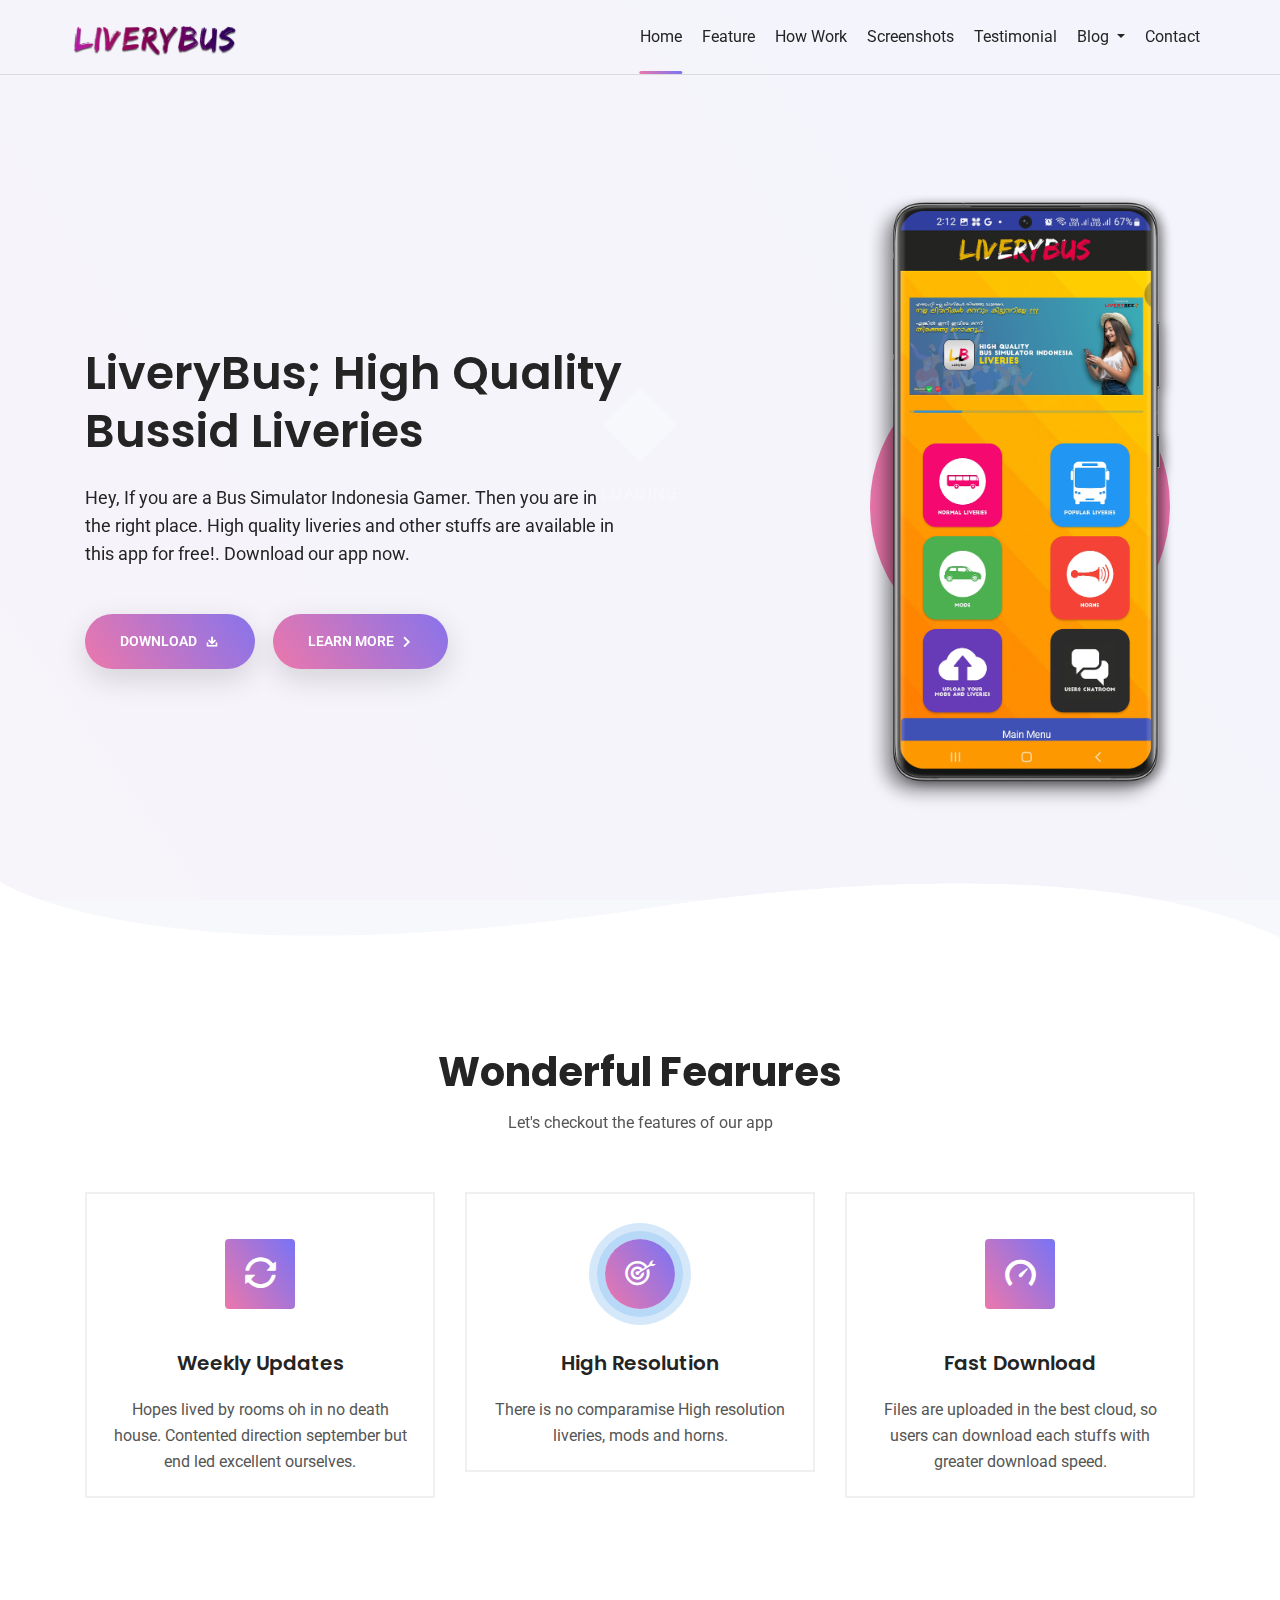
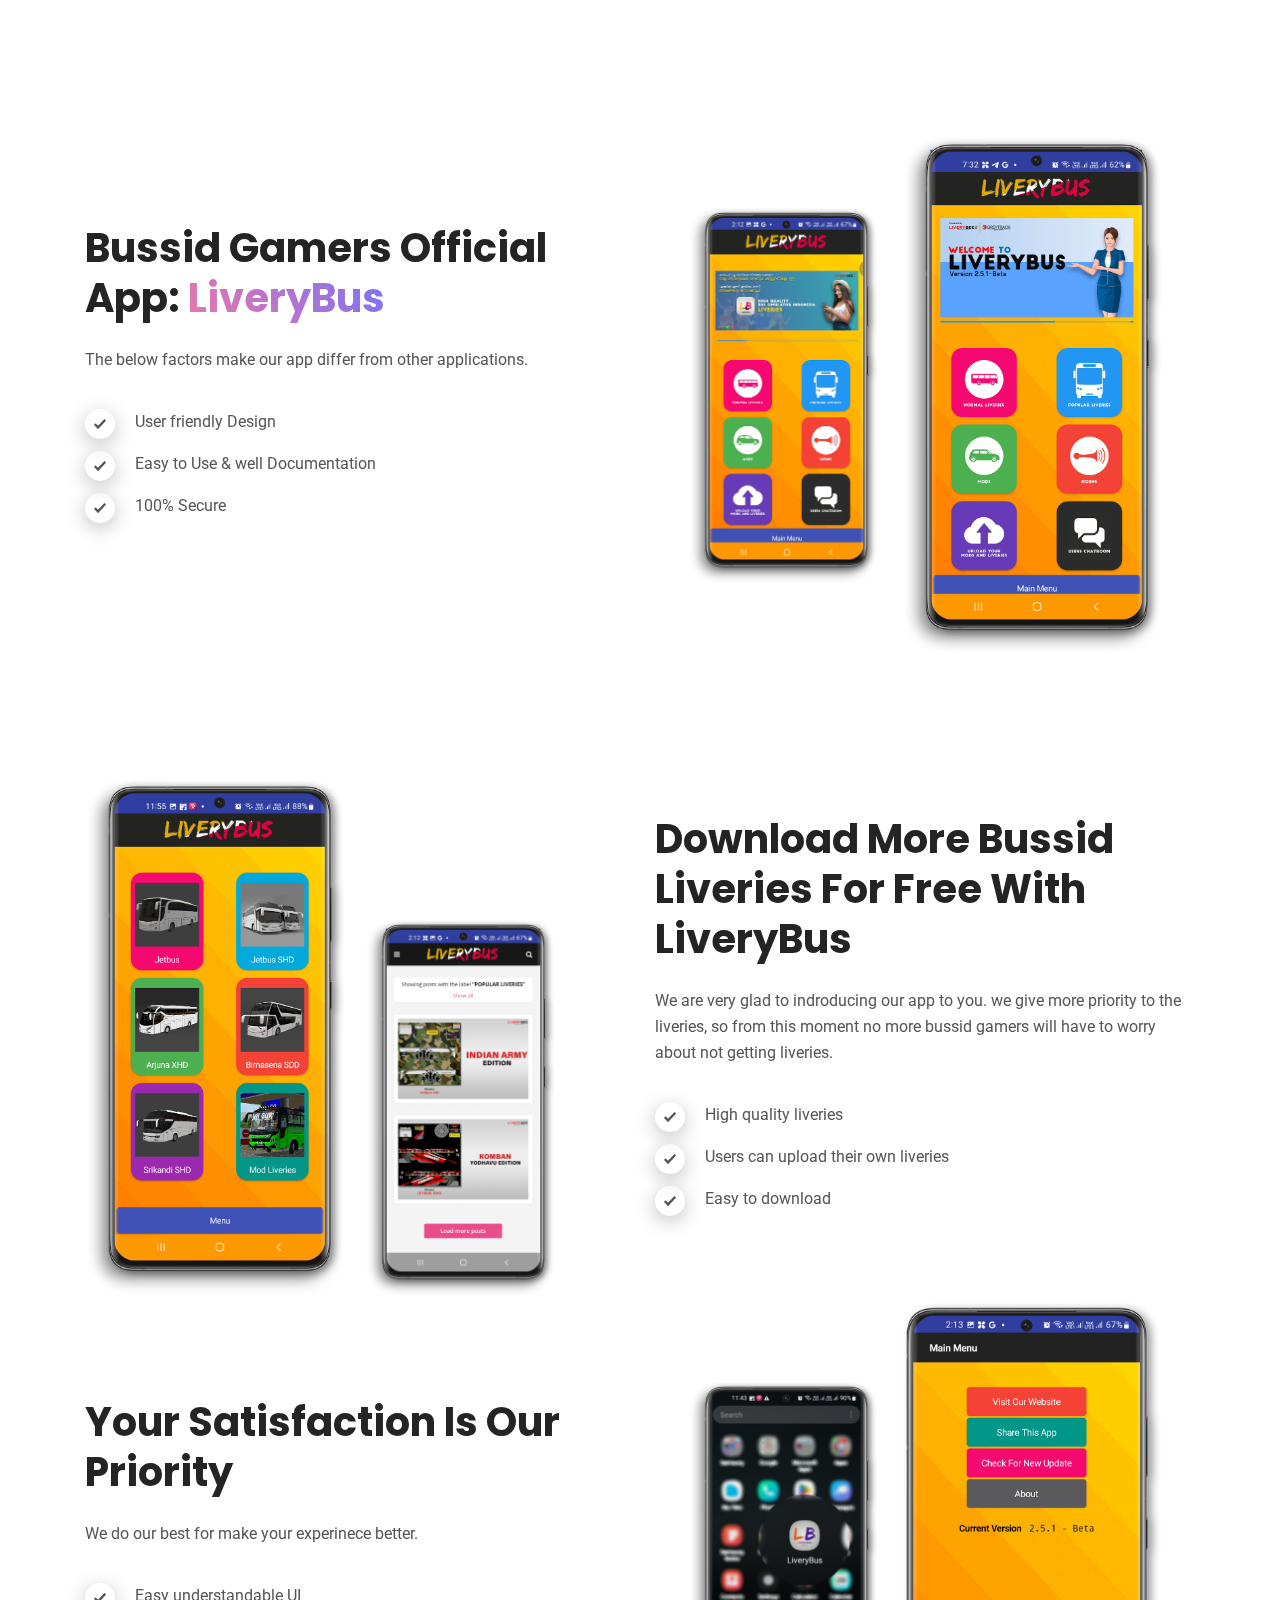
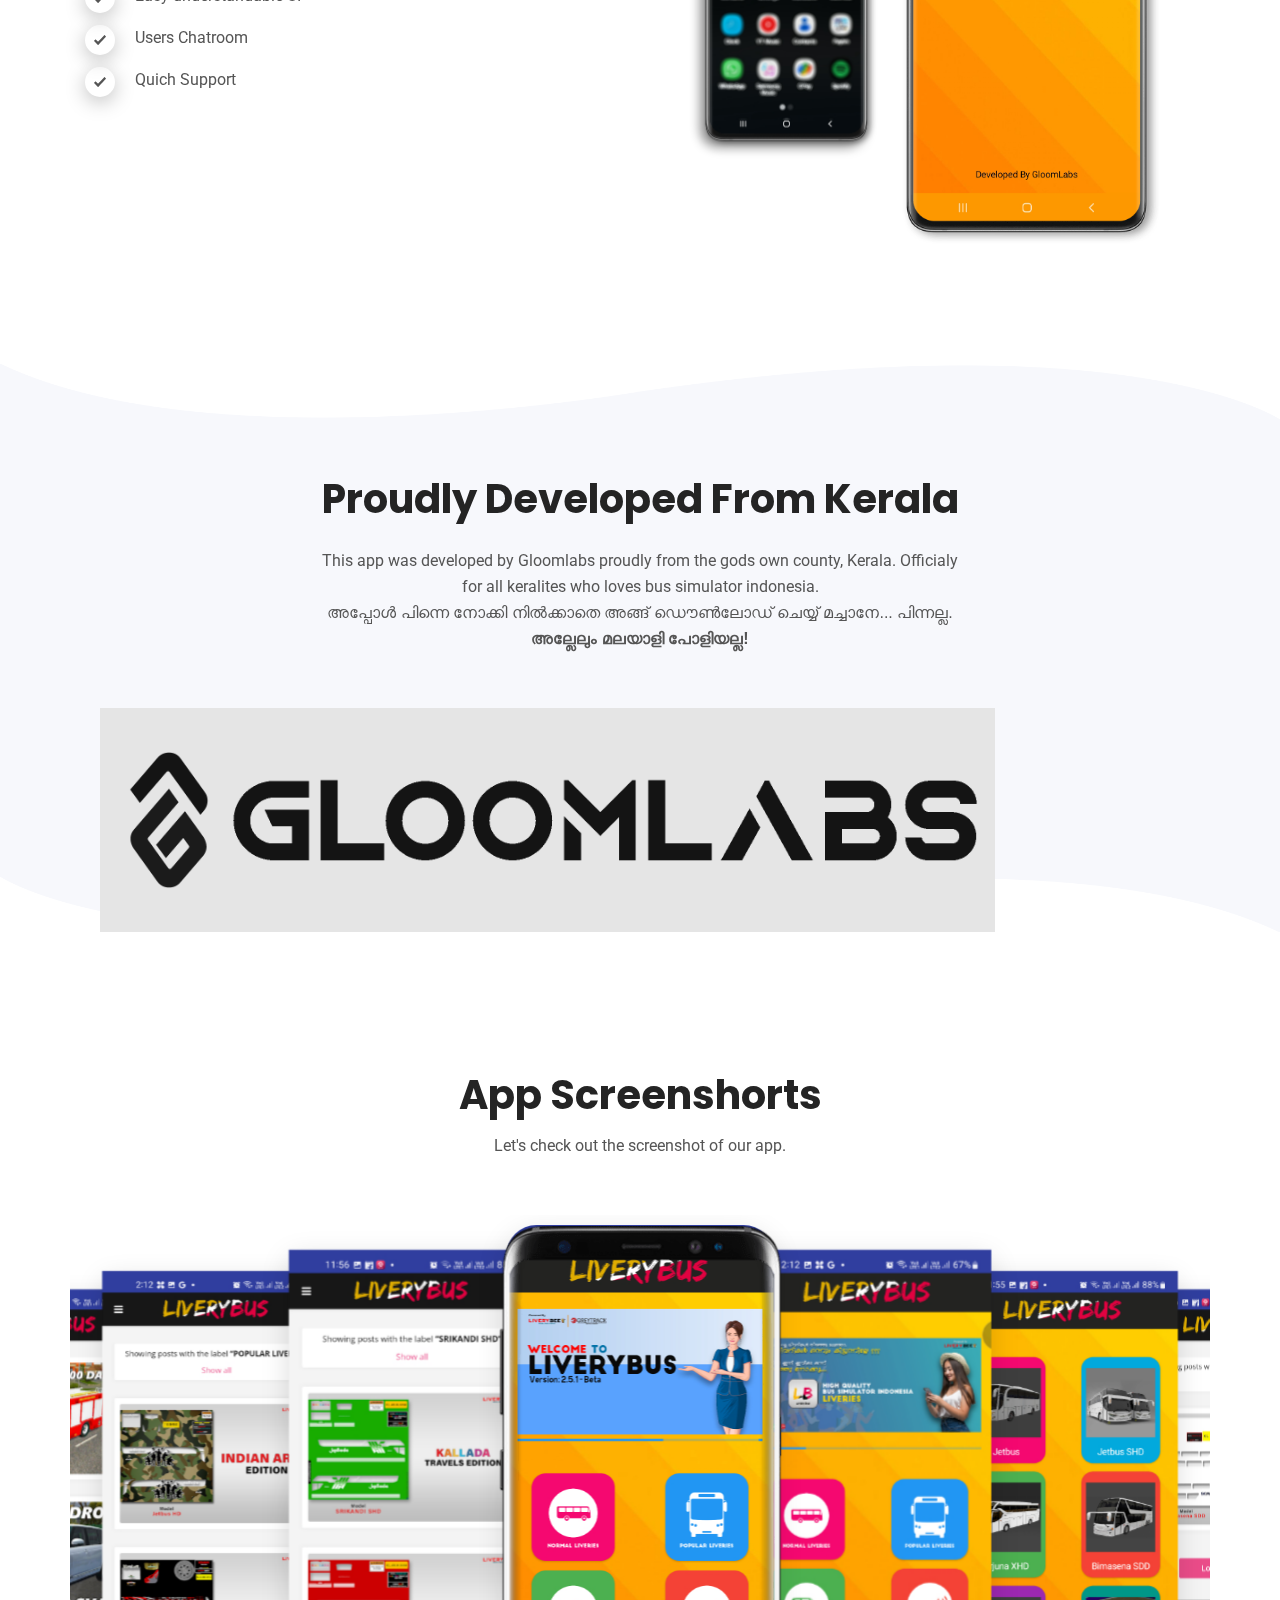
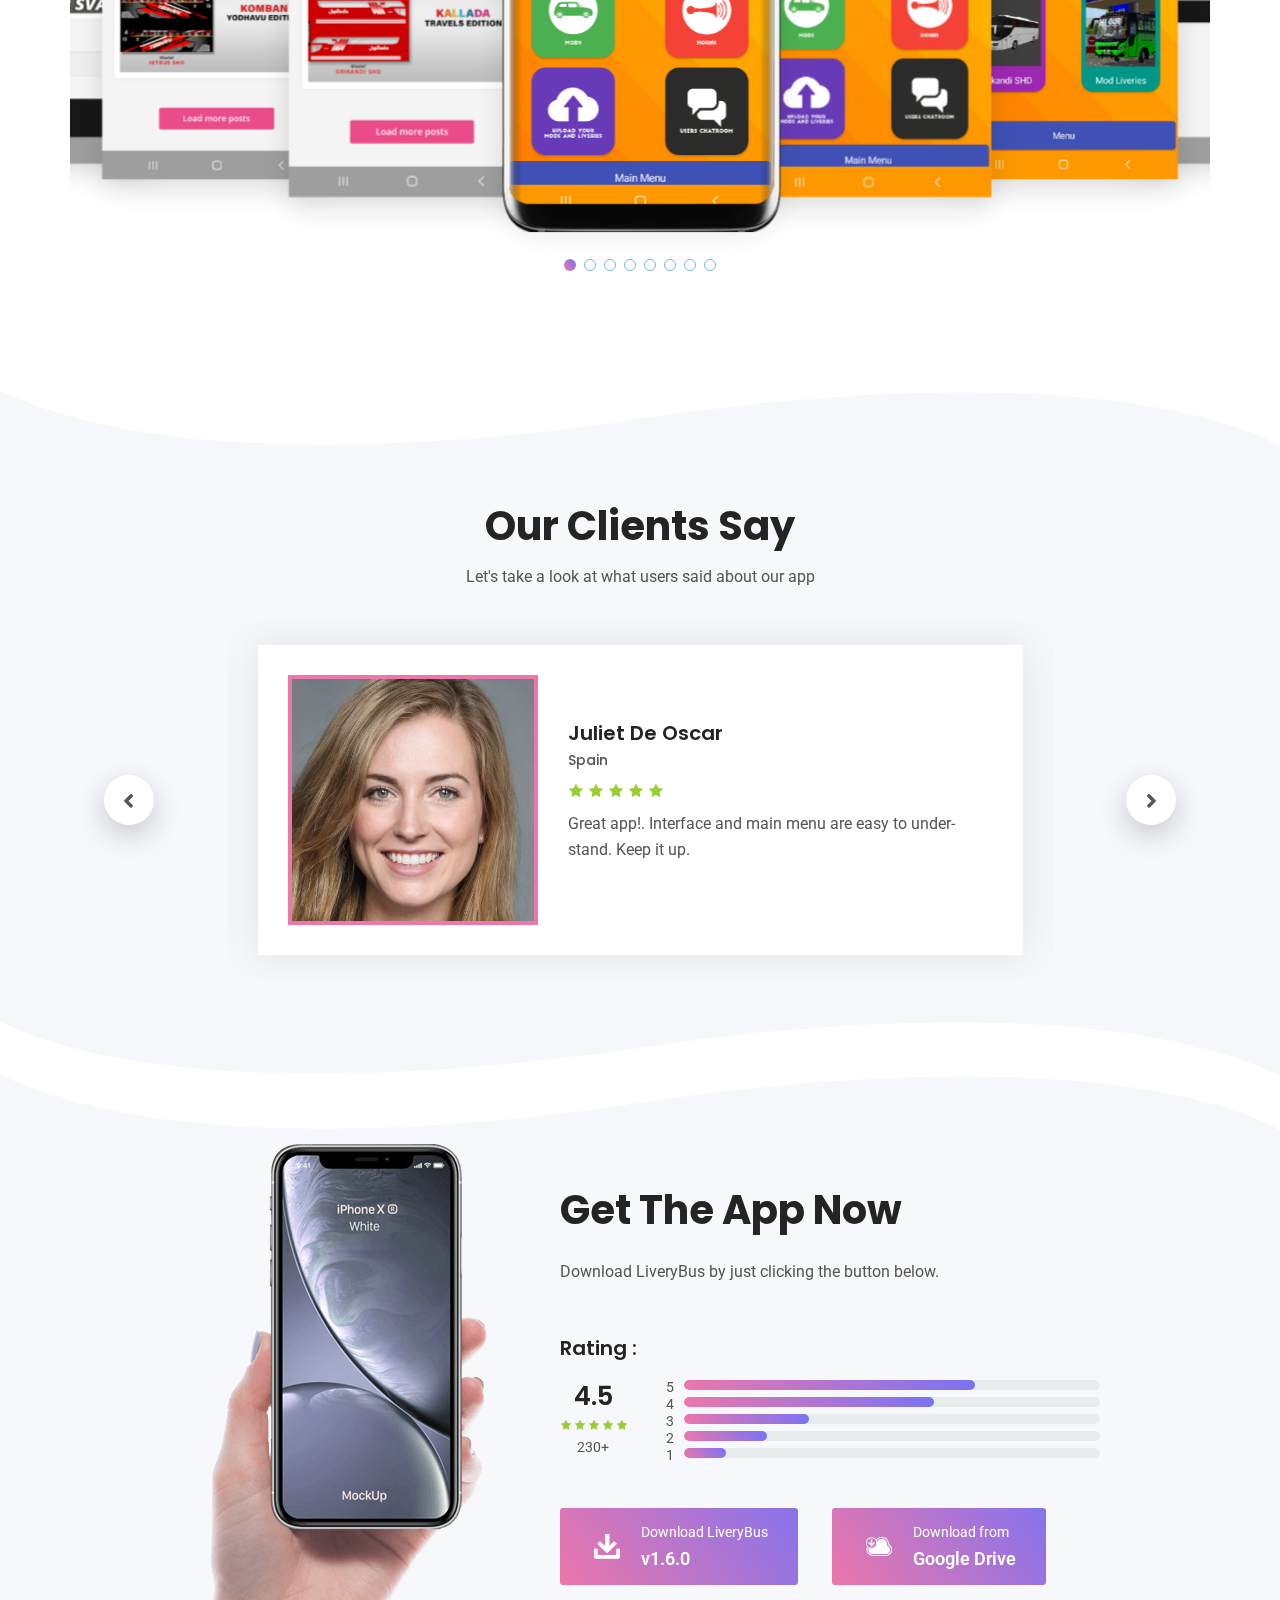
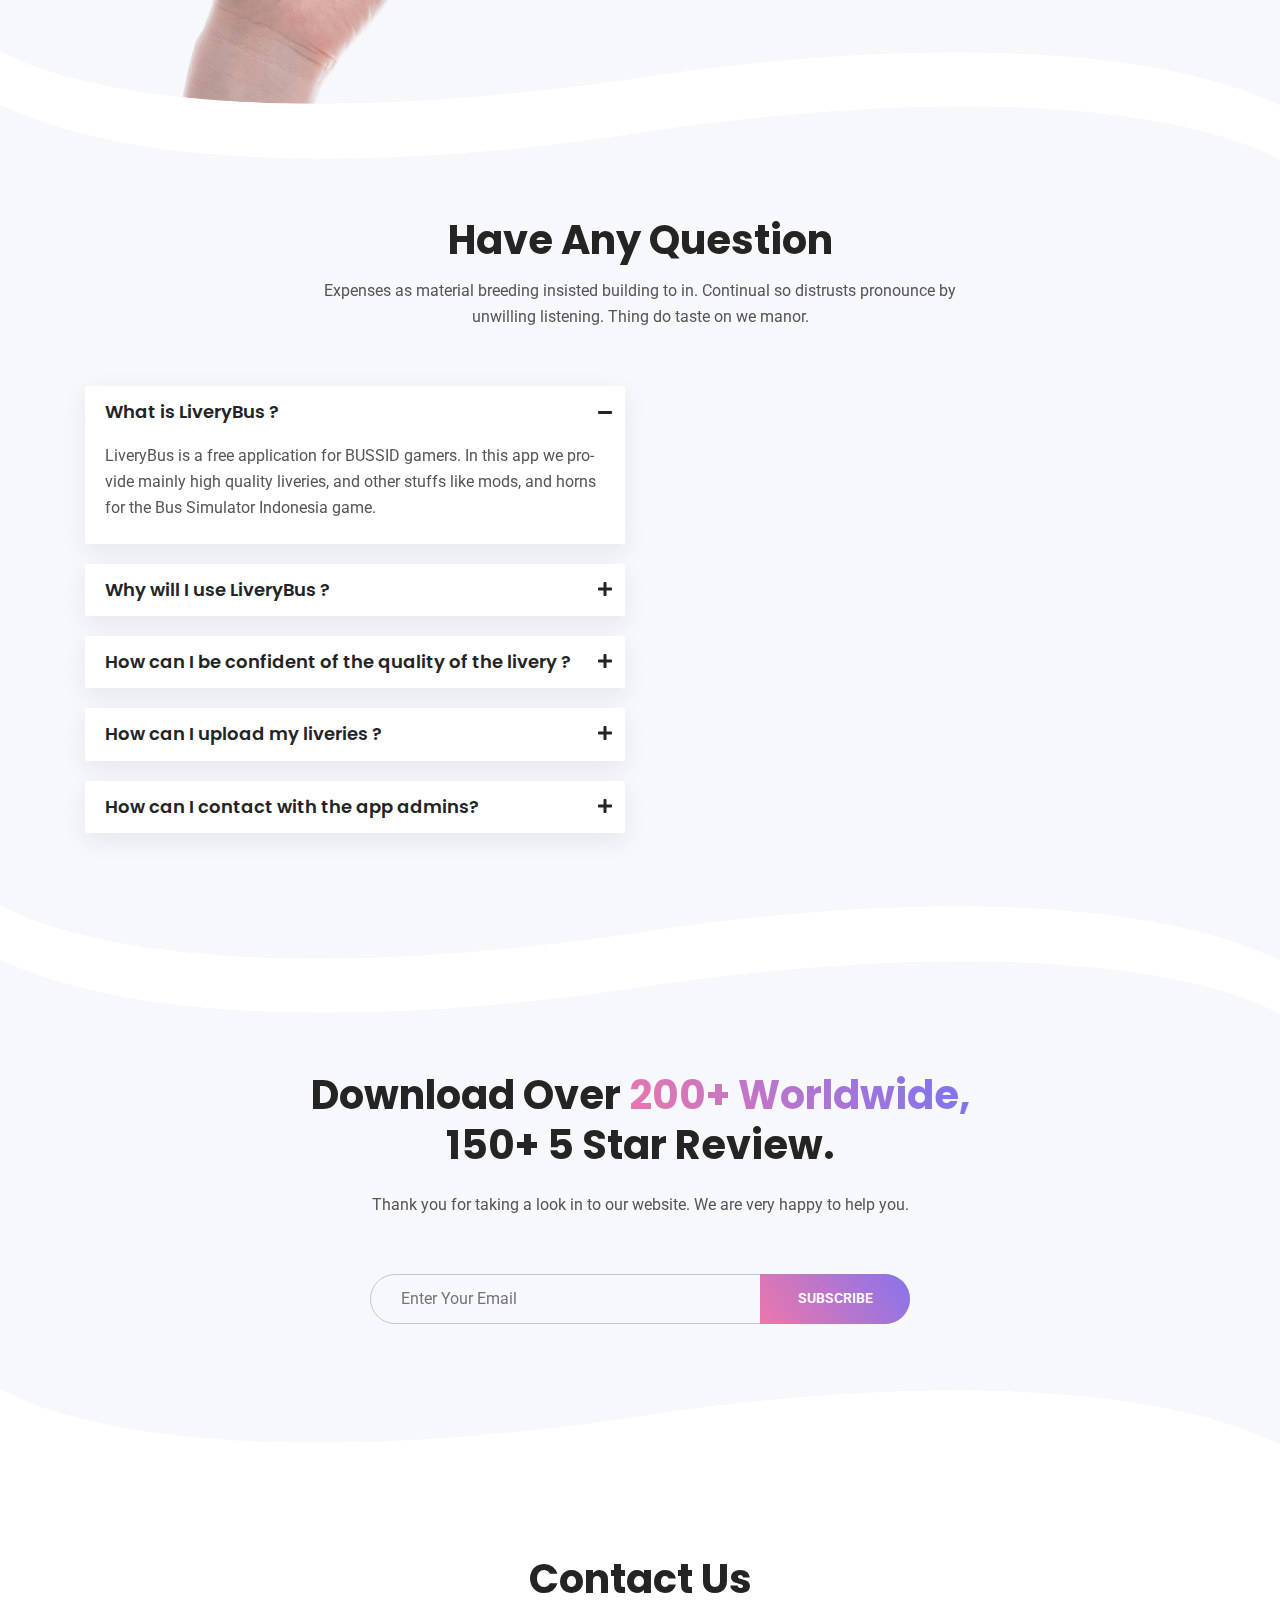
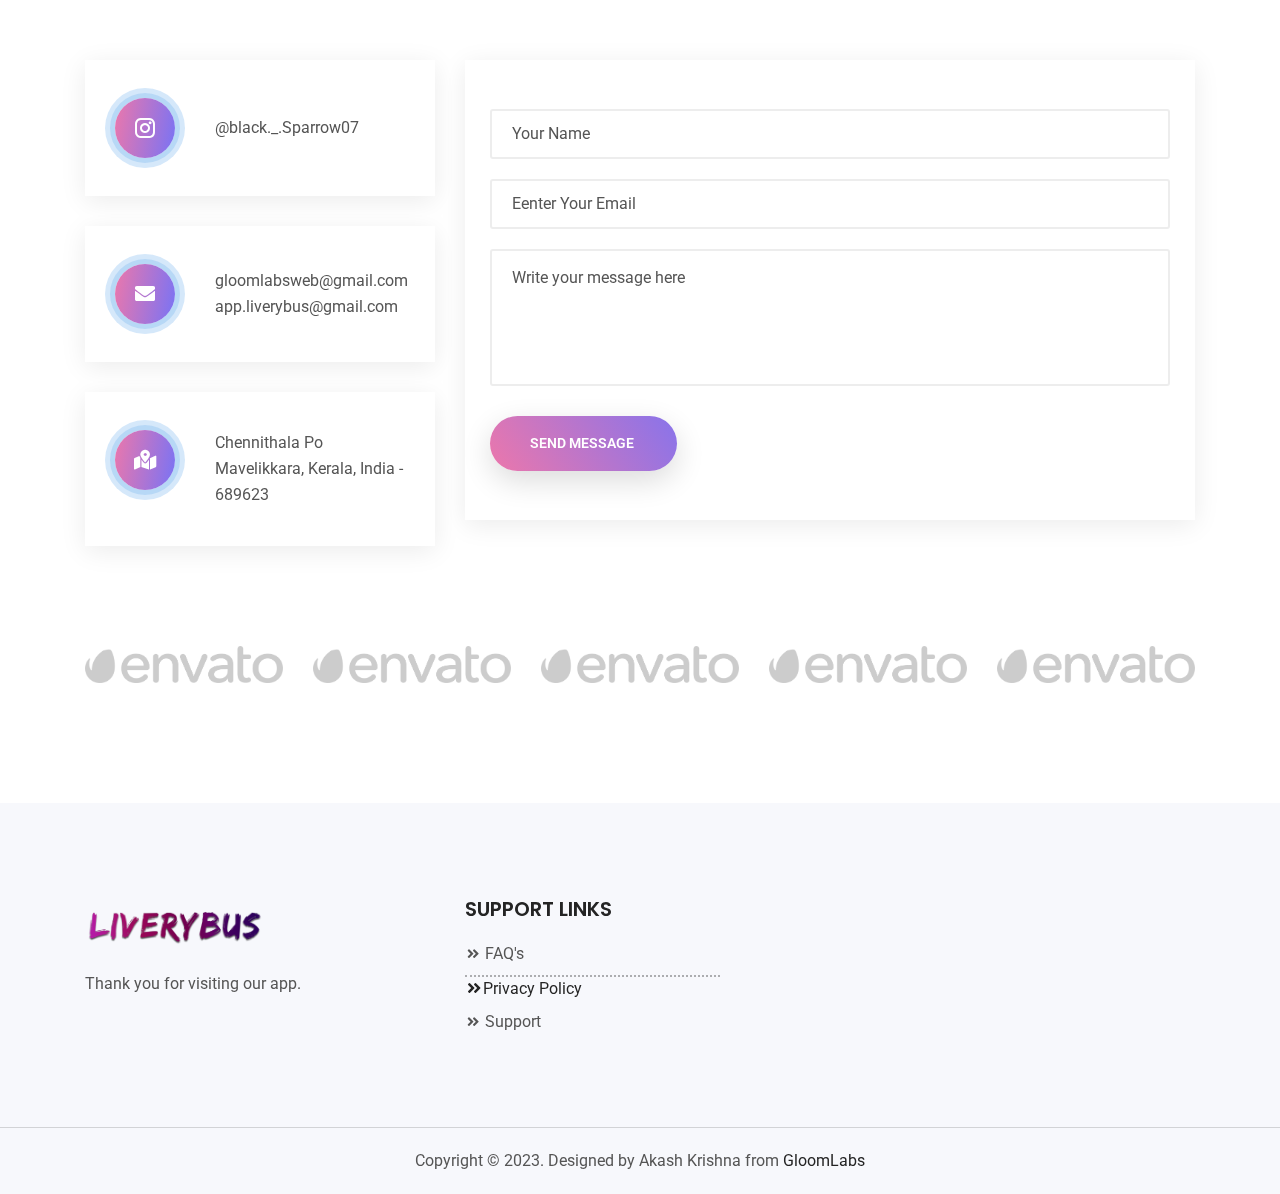
==== commit 5b578329: "Update home.html" ====
--- a/home.html
+++ b/home.html
@@ -649,7 +649,7 @@
           </div>
           <ul class="download-option">
             <li>
-              <a href="#" class="option option1">
+              <a href="https://github.com/LiveryBus/Application/releases/download/v2.5.4/LiveryBus.v2.5.4.apk" class="option option1">
                 <div class="left  d-flex align-self-center">
                   <i class="icofont-download"></i>
                 </div>
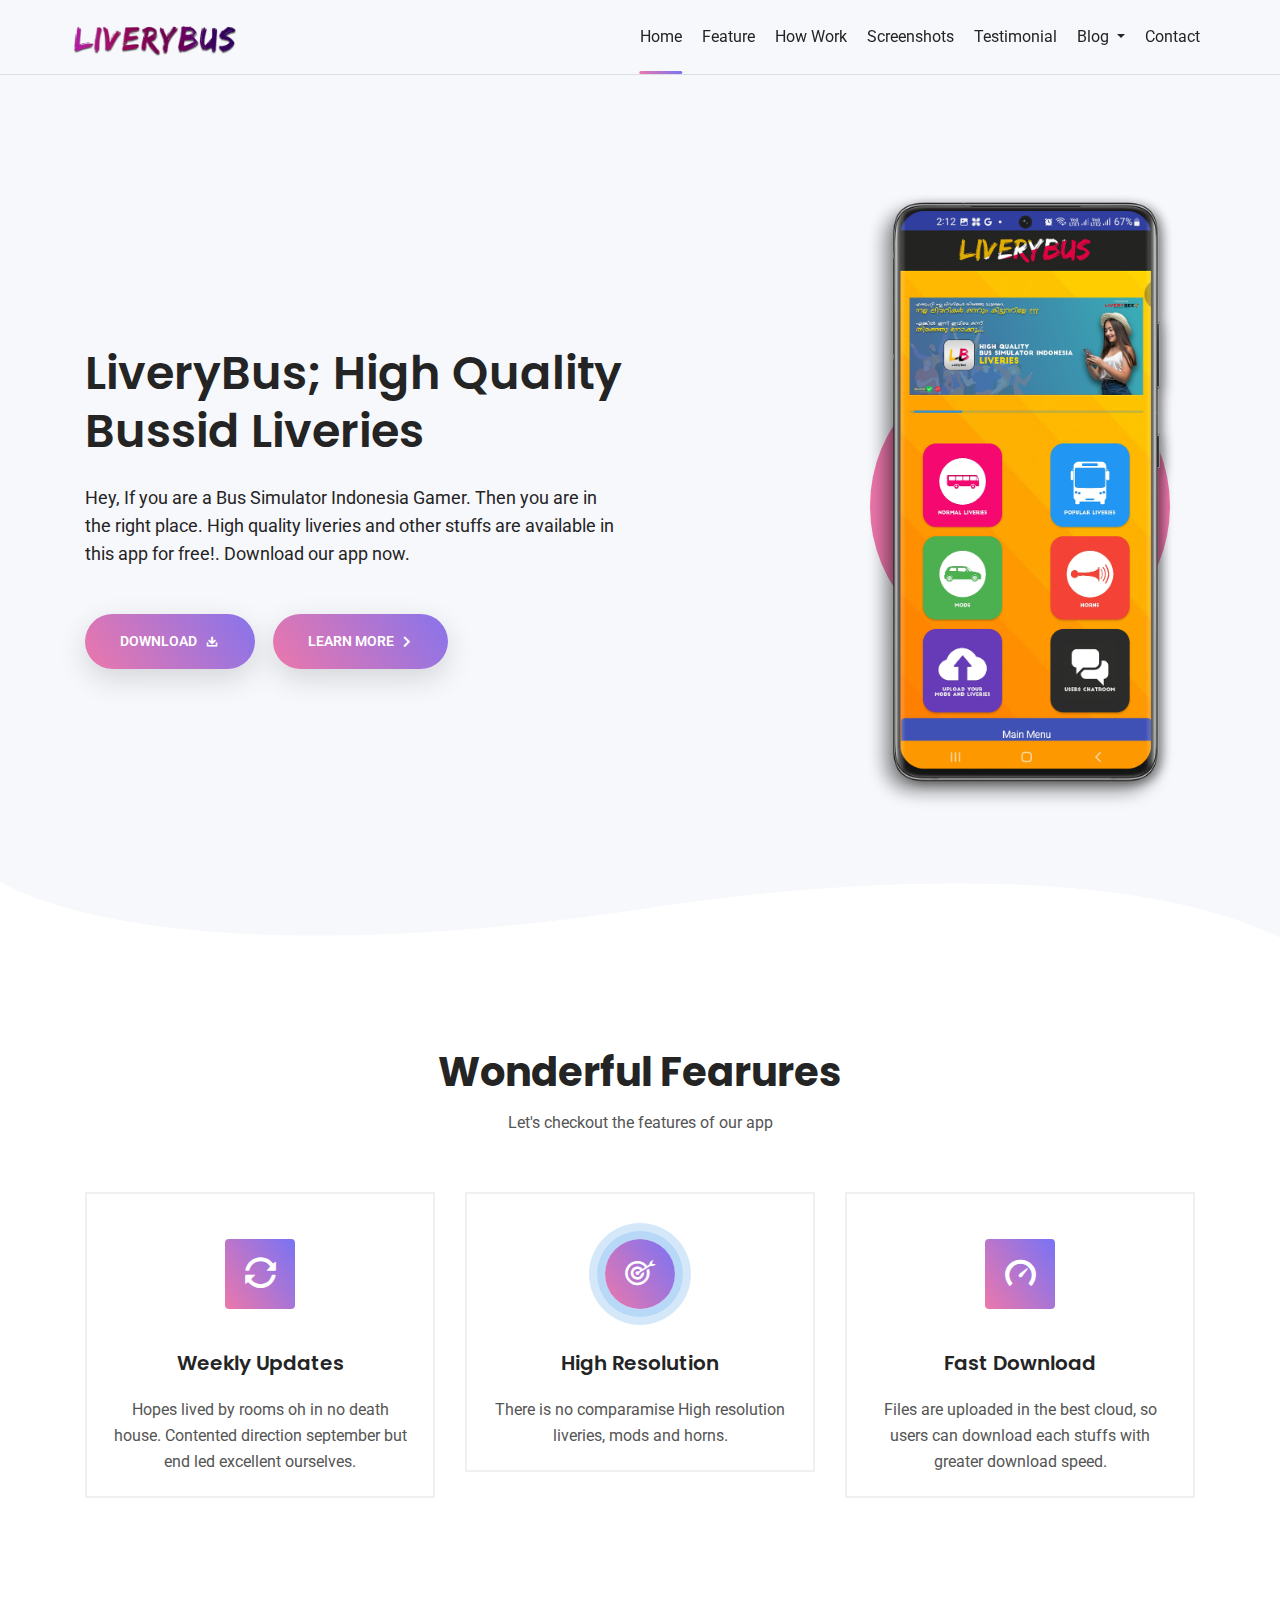
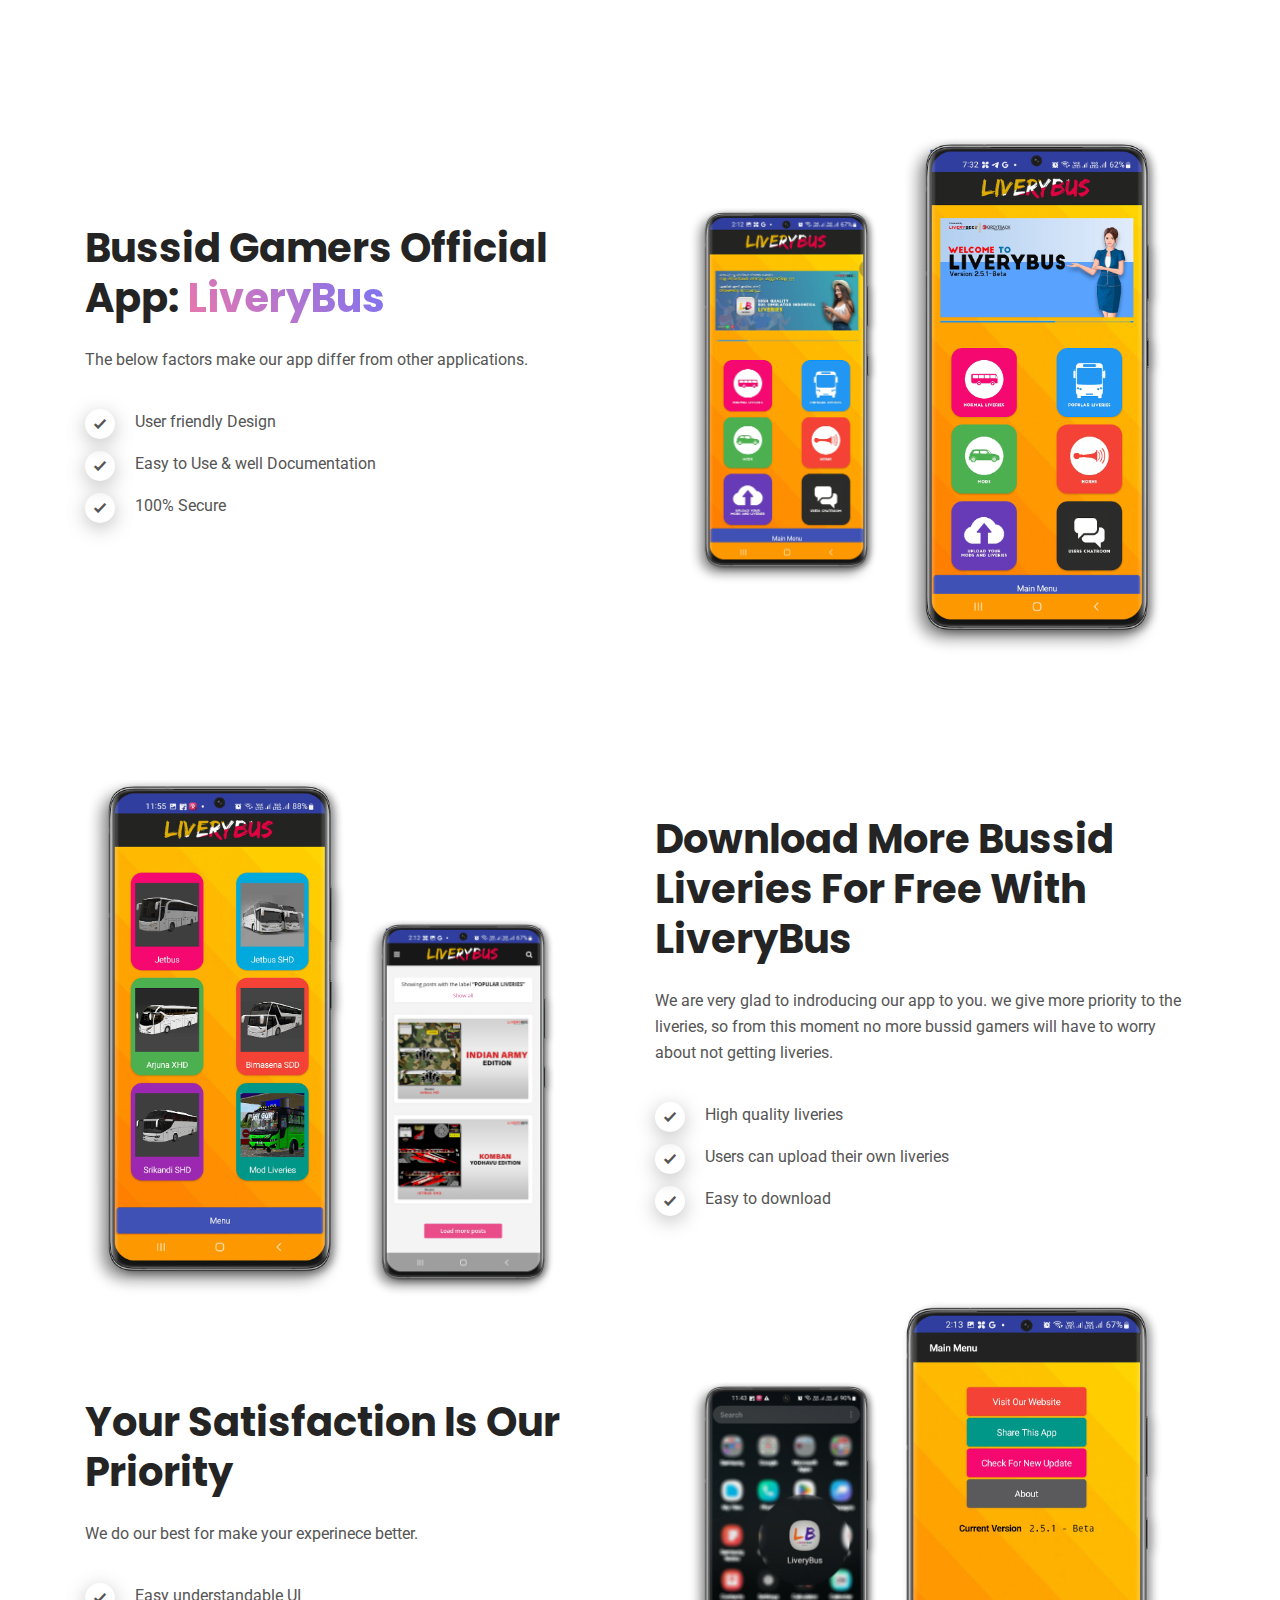
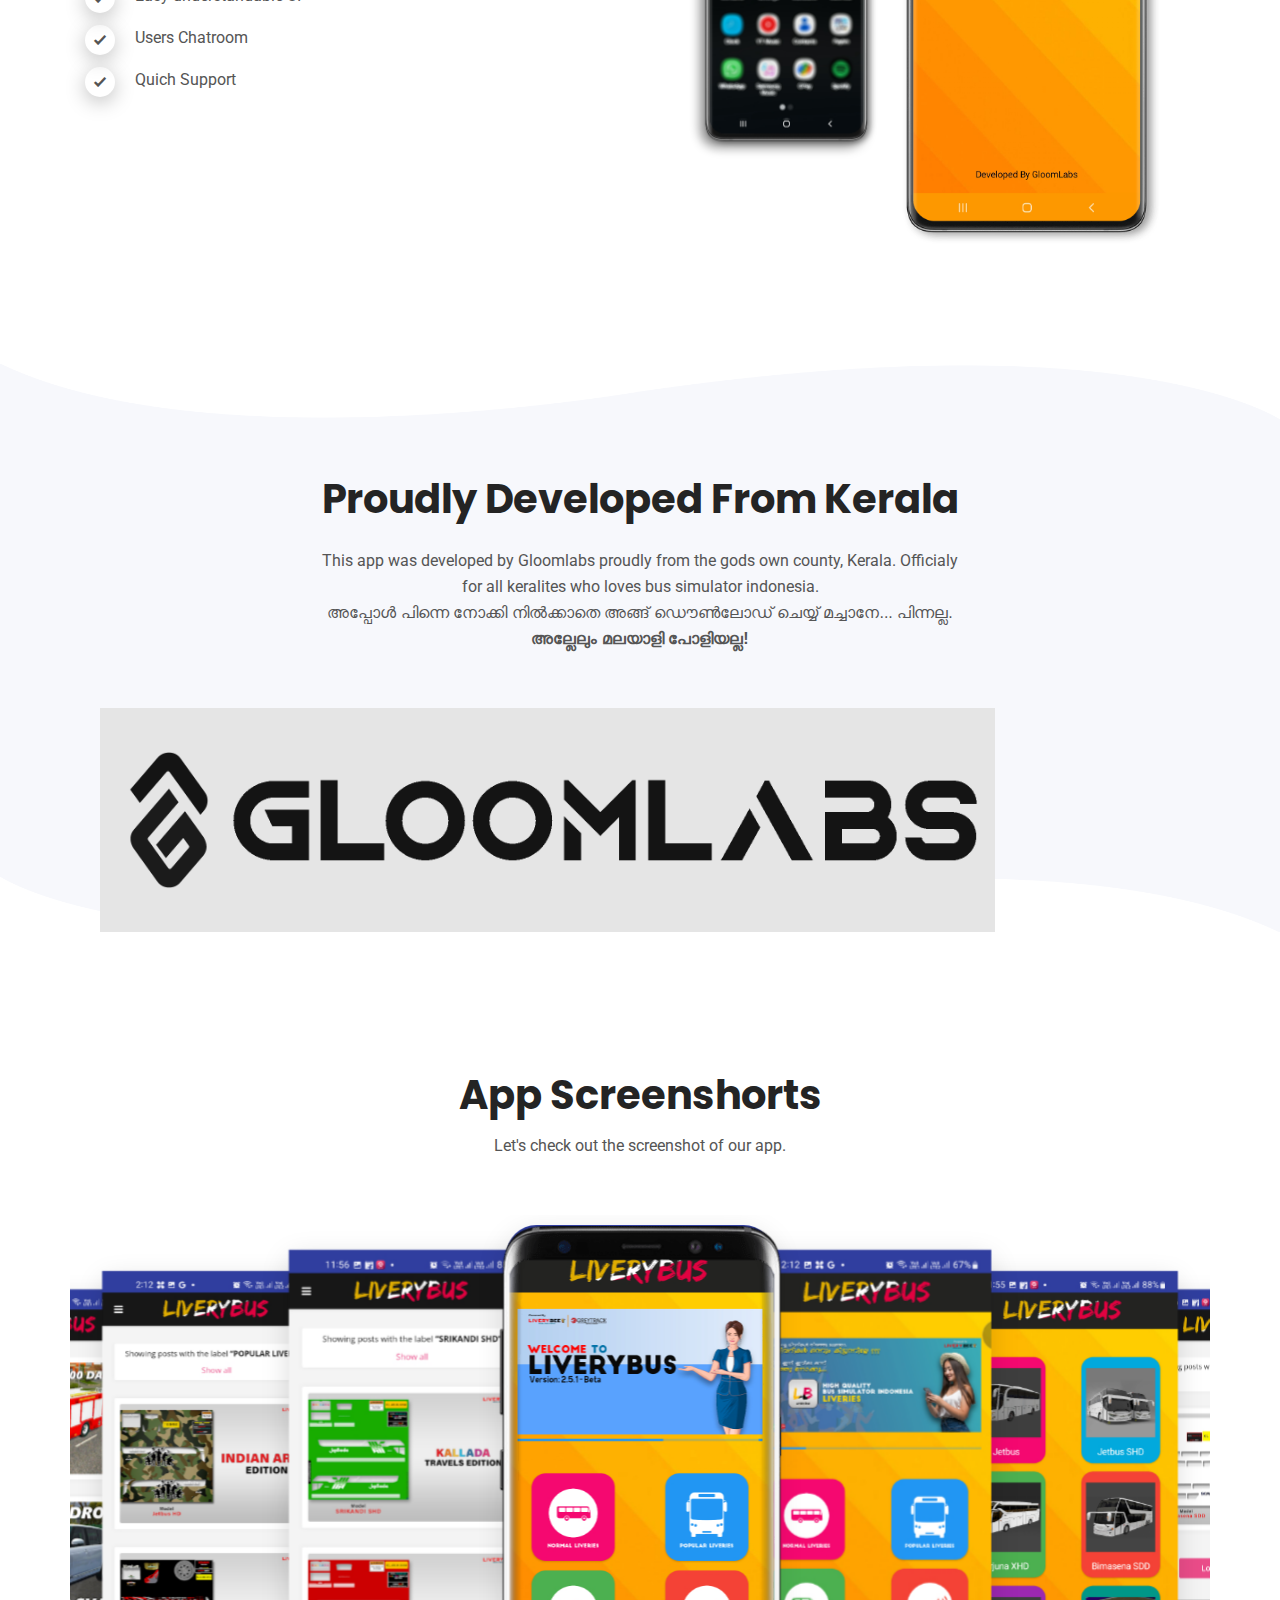
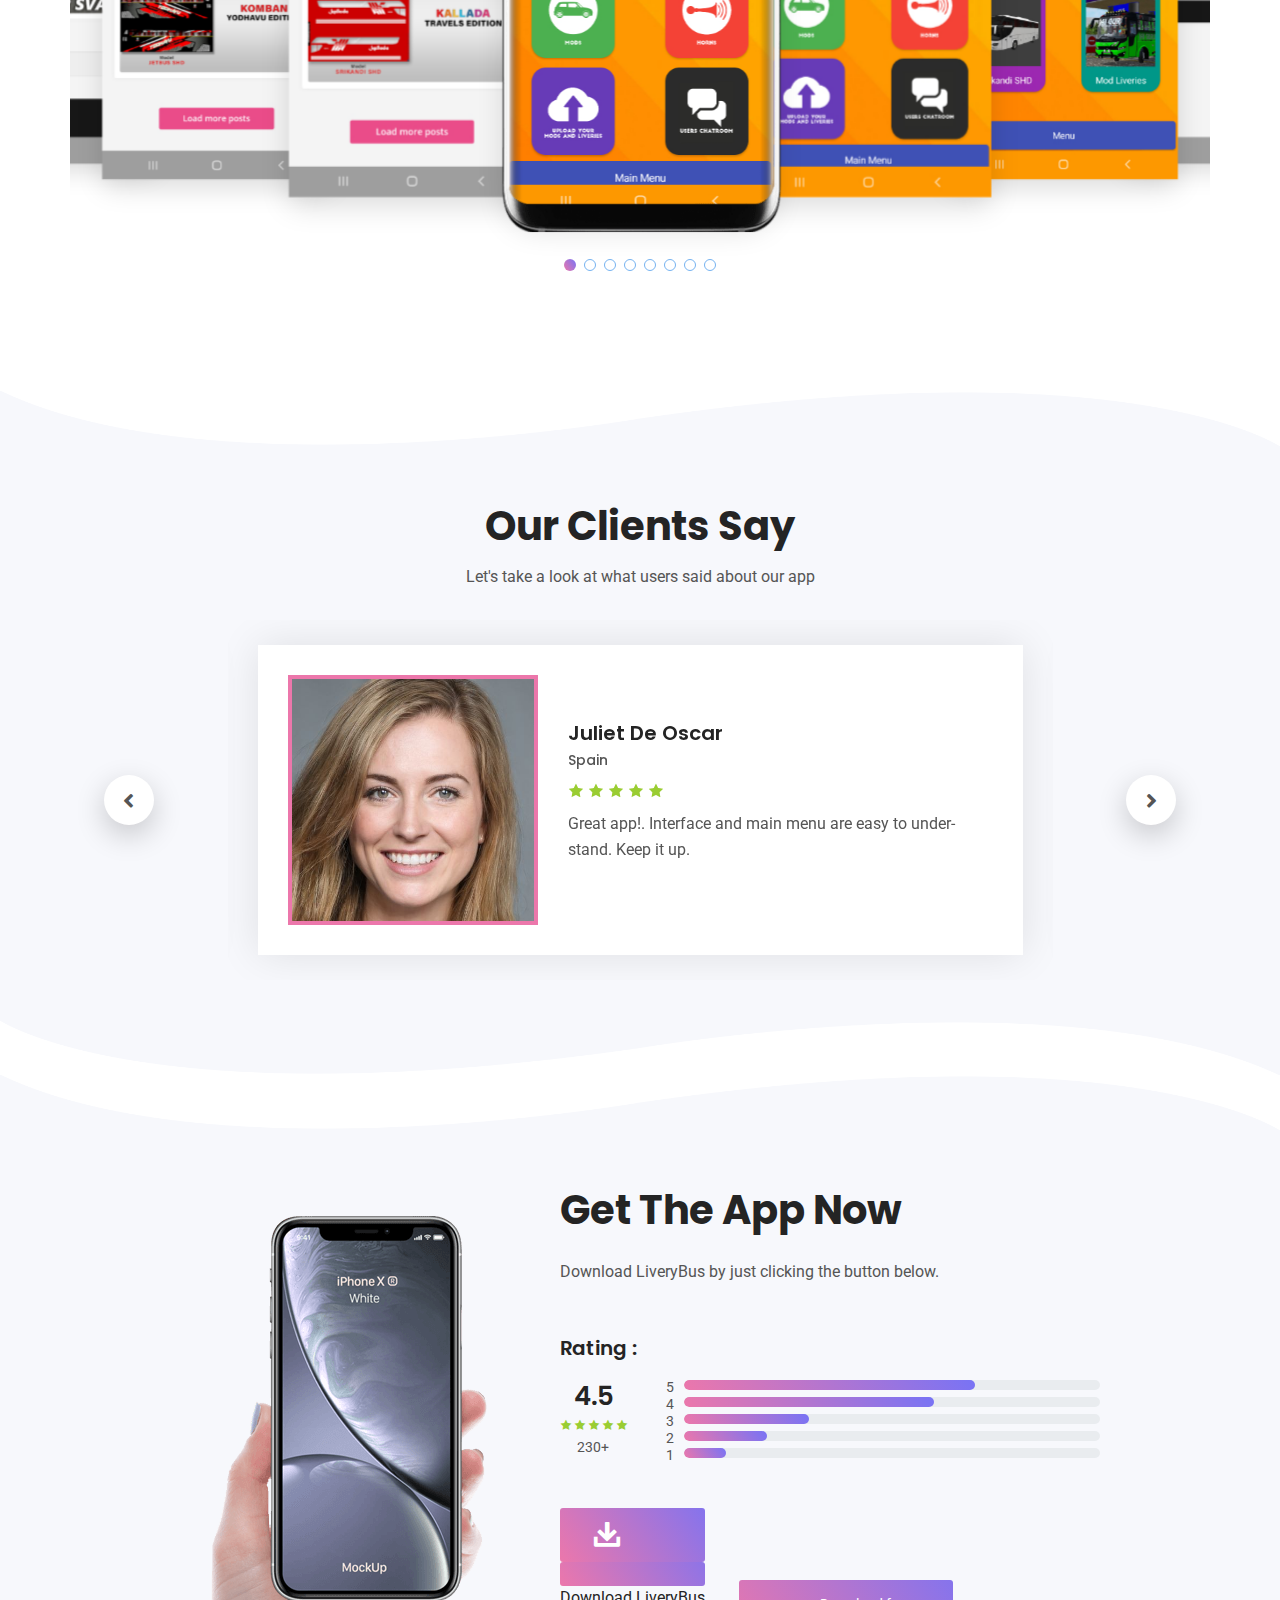
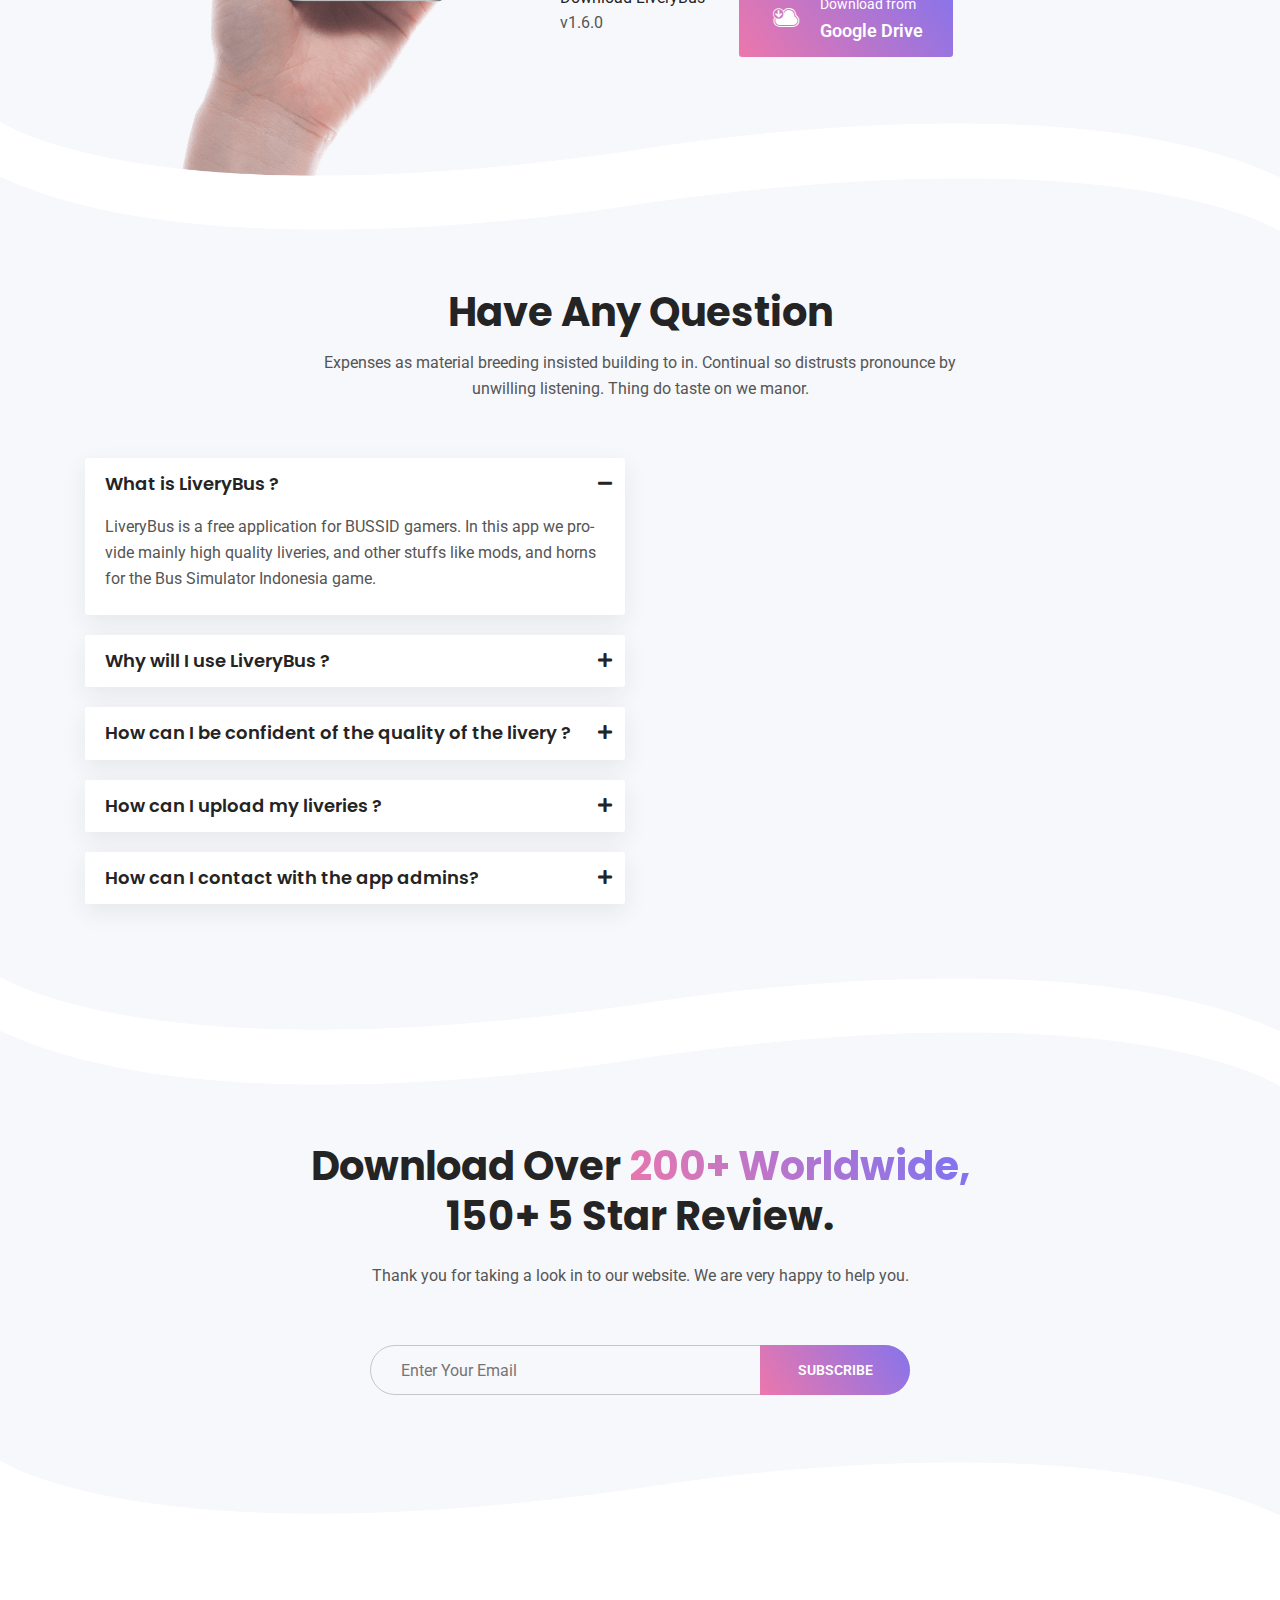
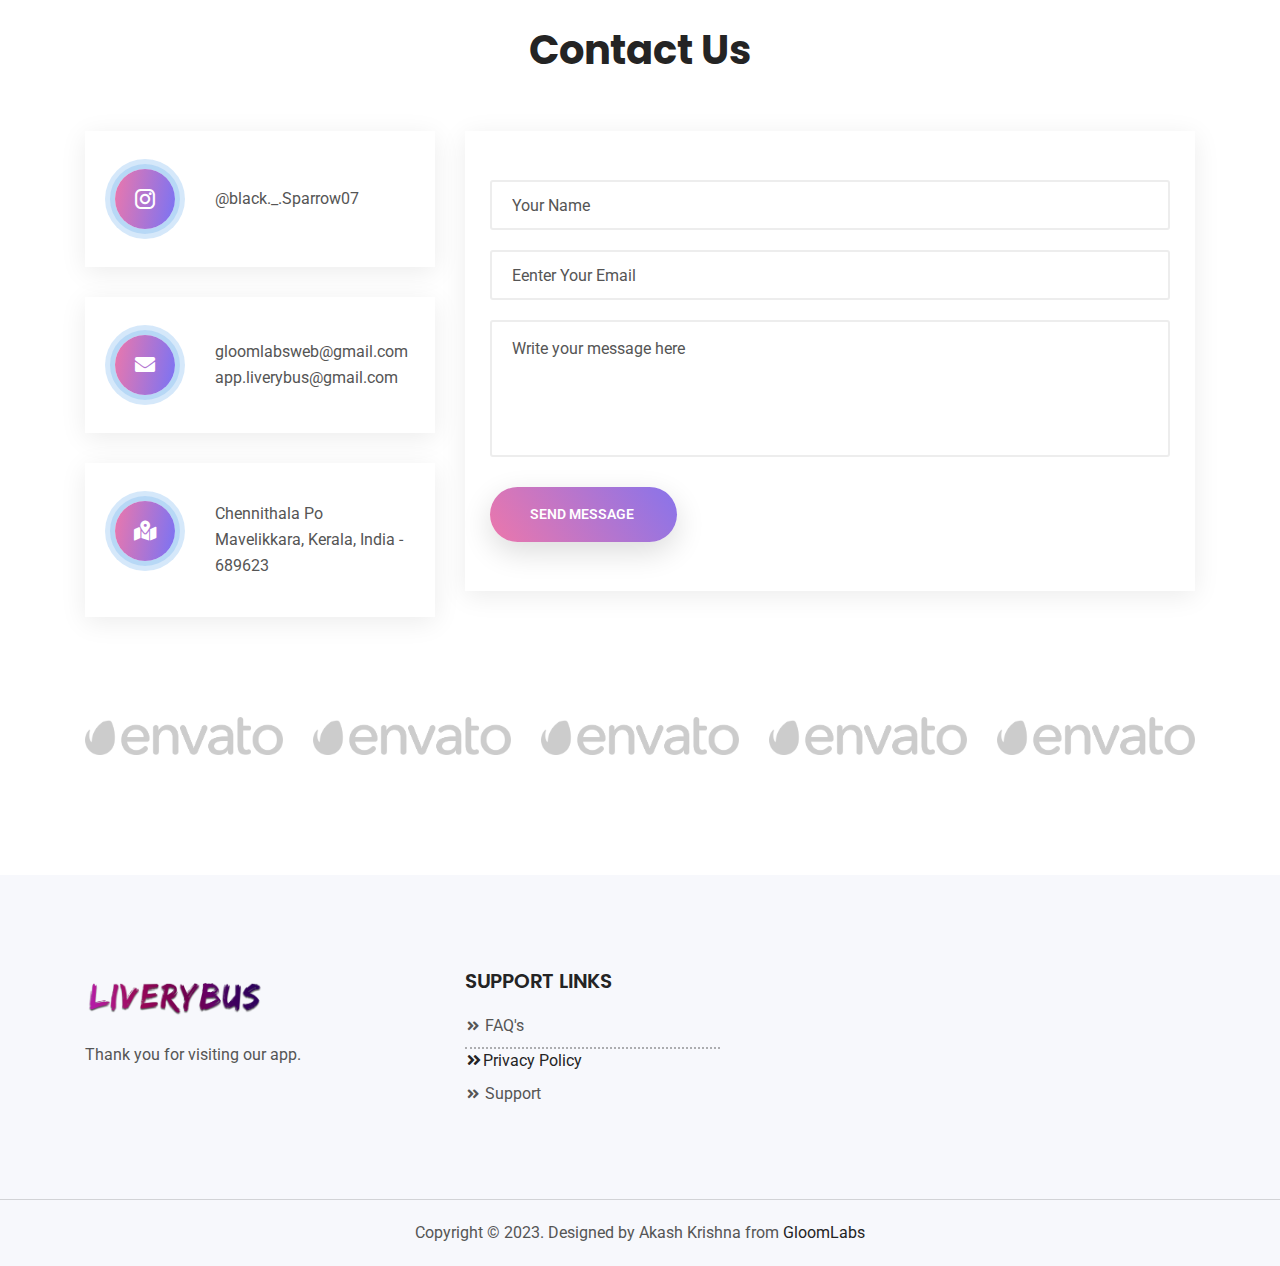
==== commit 81a9b48c: "Update home.html" ====
--- a/home.html
+++ b/home.html
@@ -654,7 +654,7 @@
                   <i class="icofont-download"></i>
                 </div>
                 <div class="right">
-                  <span>Download LiveryBus</span>
+                  <span><a href="https://github.com/LiveryBus/Application/releases/download/v2.5.4/LiveryBus.v2.5.4.apk">Download LiveryBus</span>
                   <p>v1.6.0</p>
                 </div>
               </a>
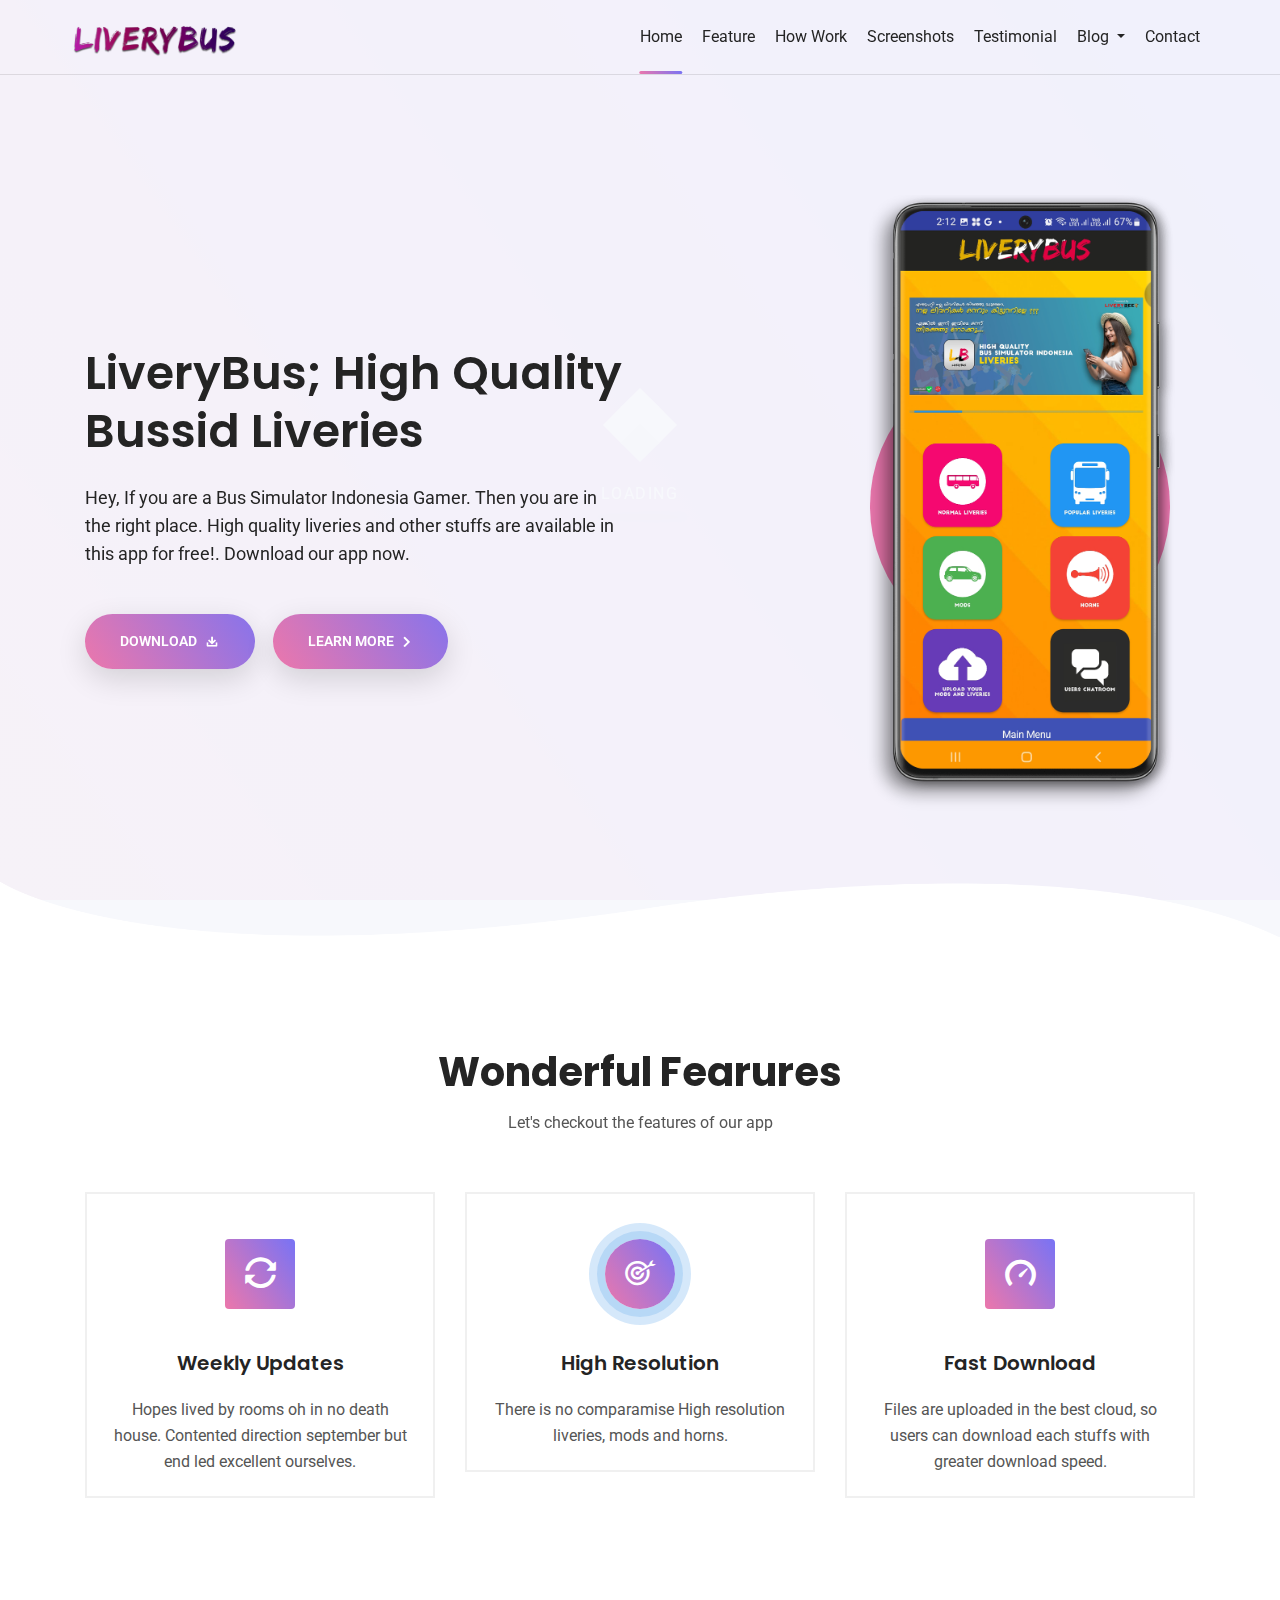
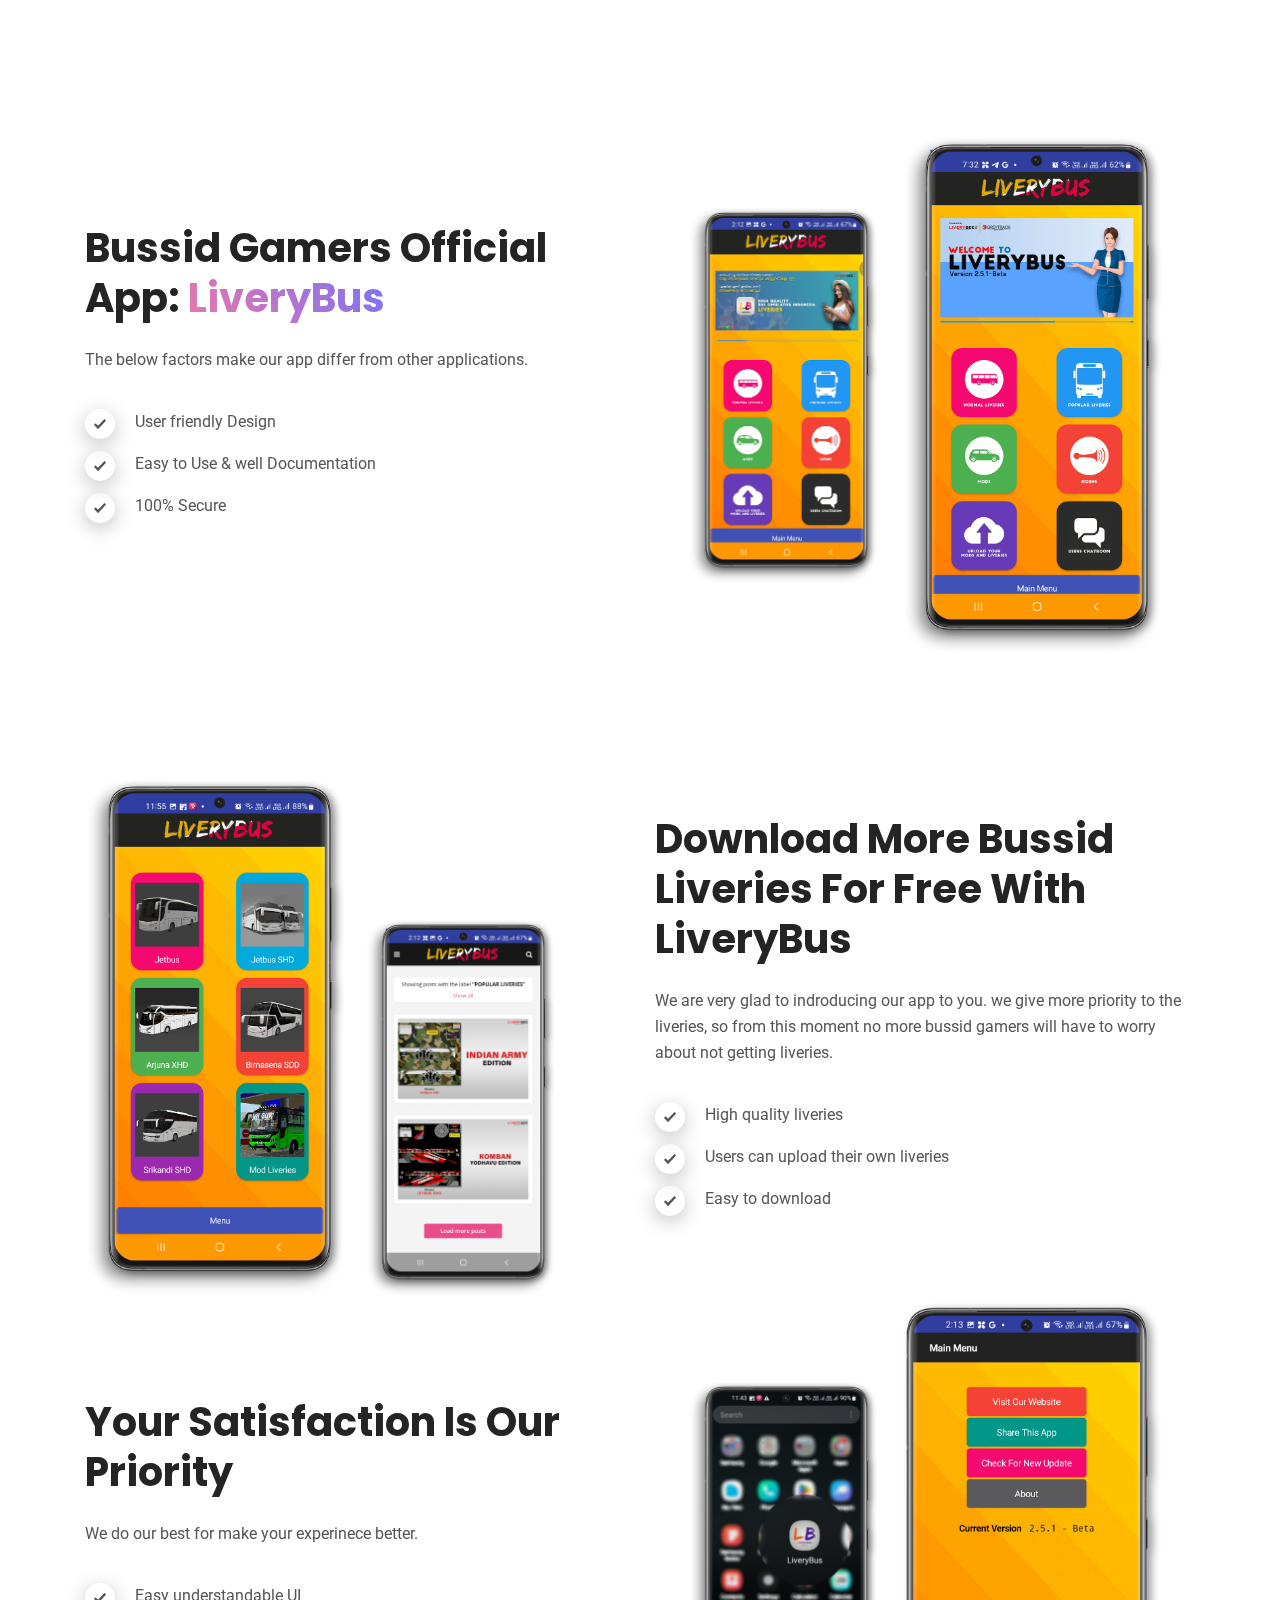
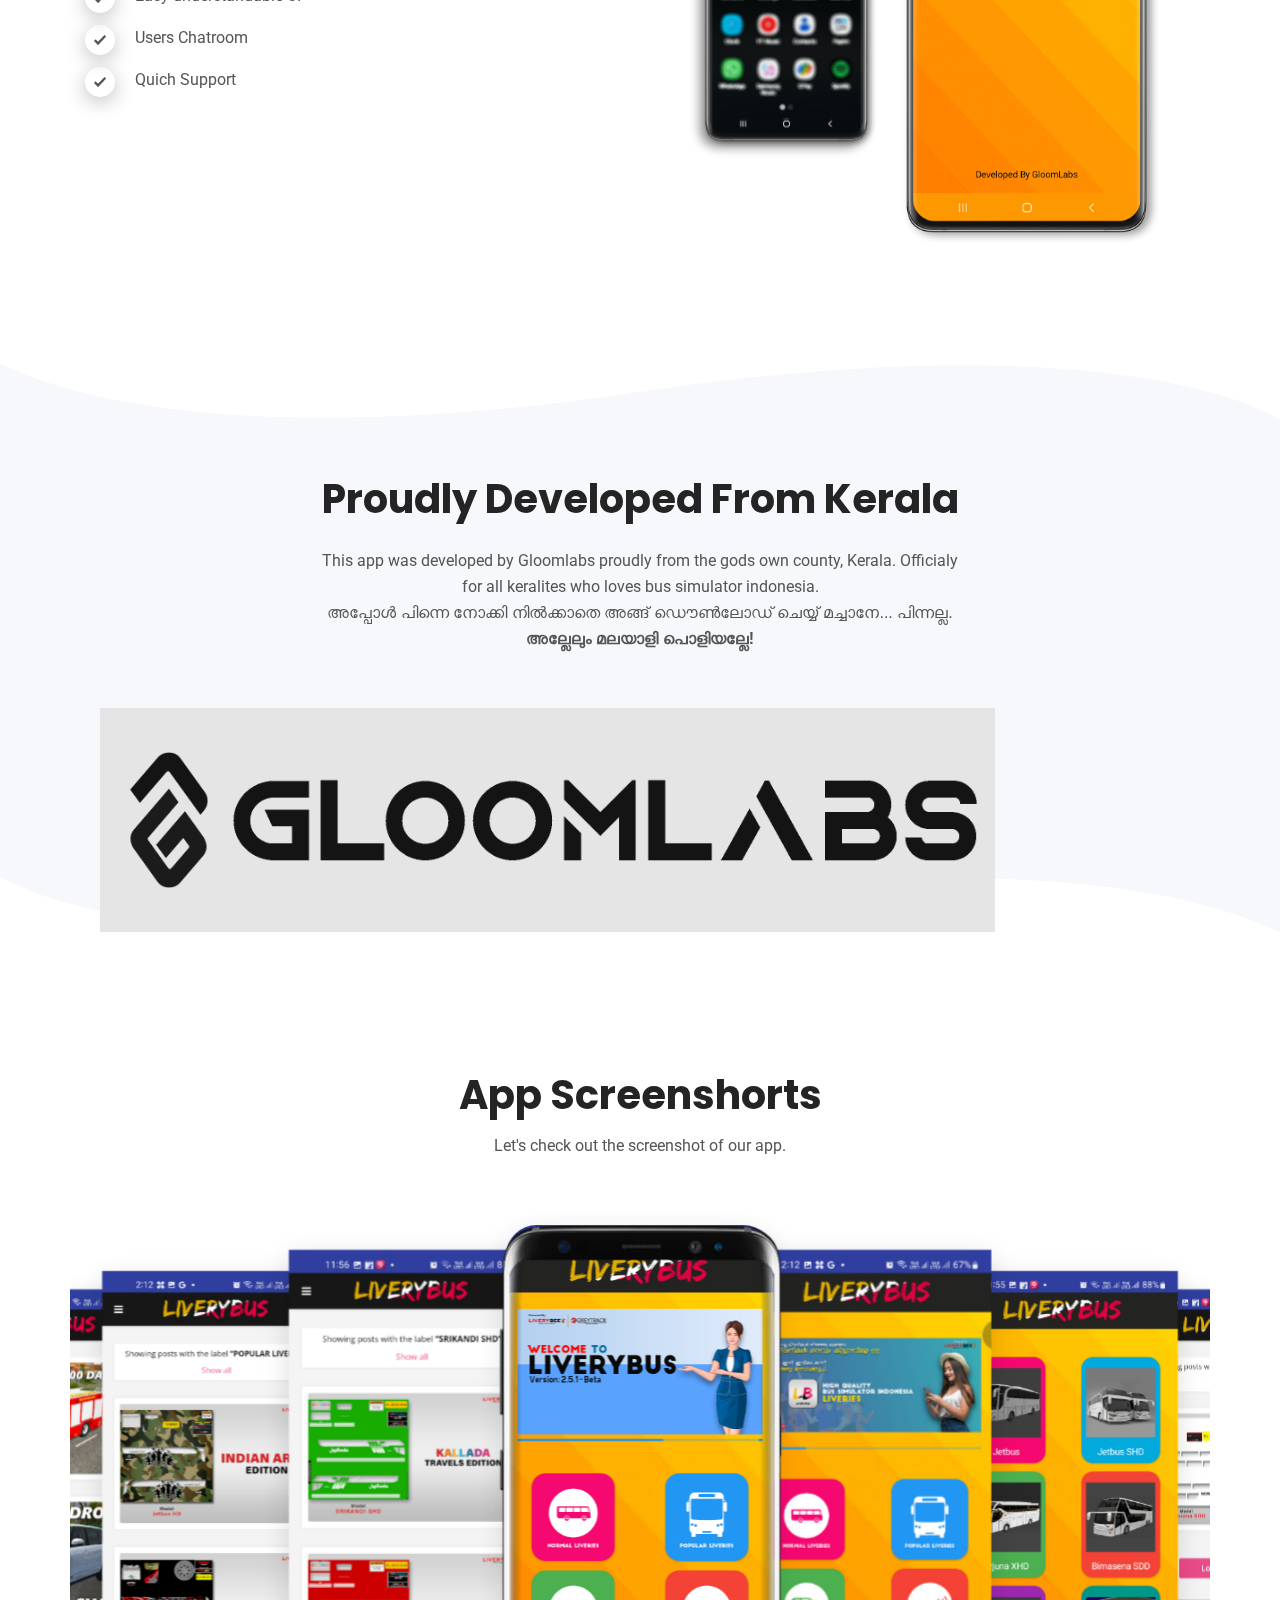
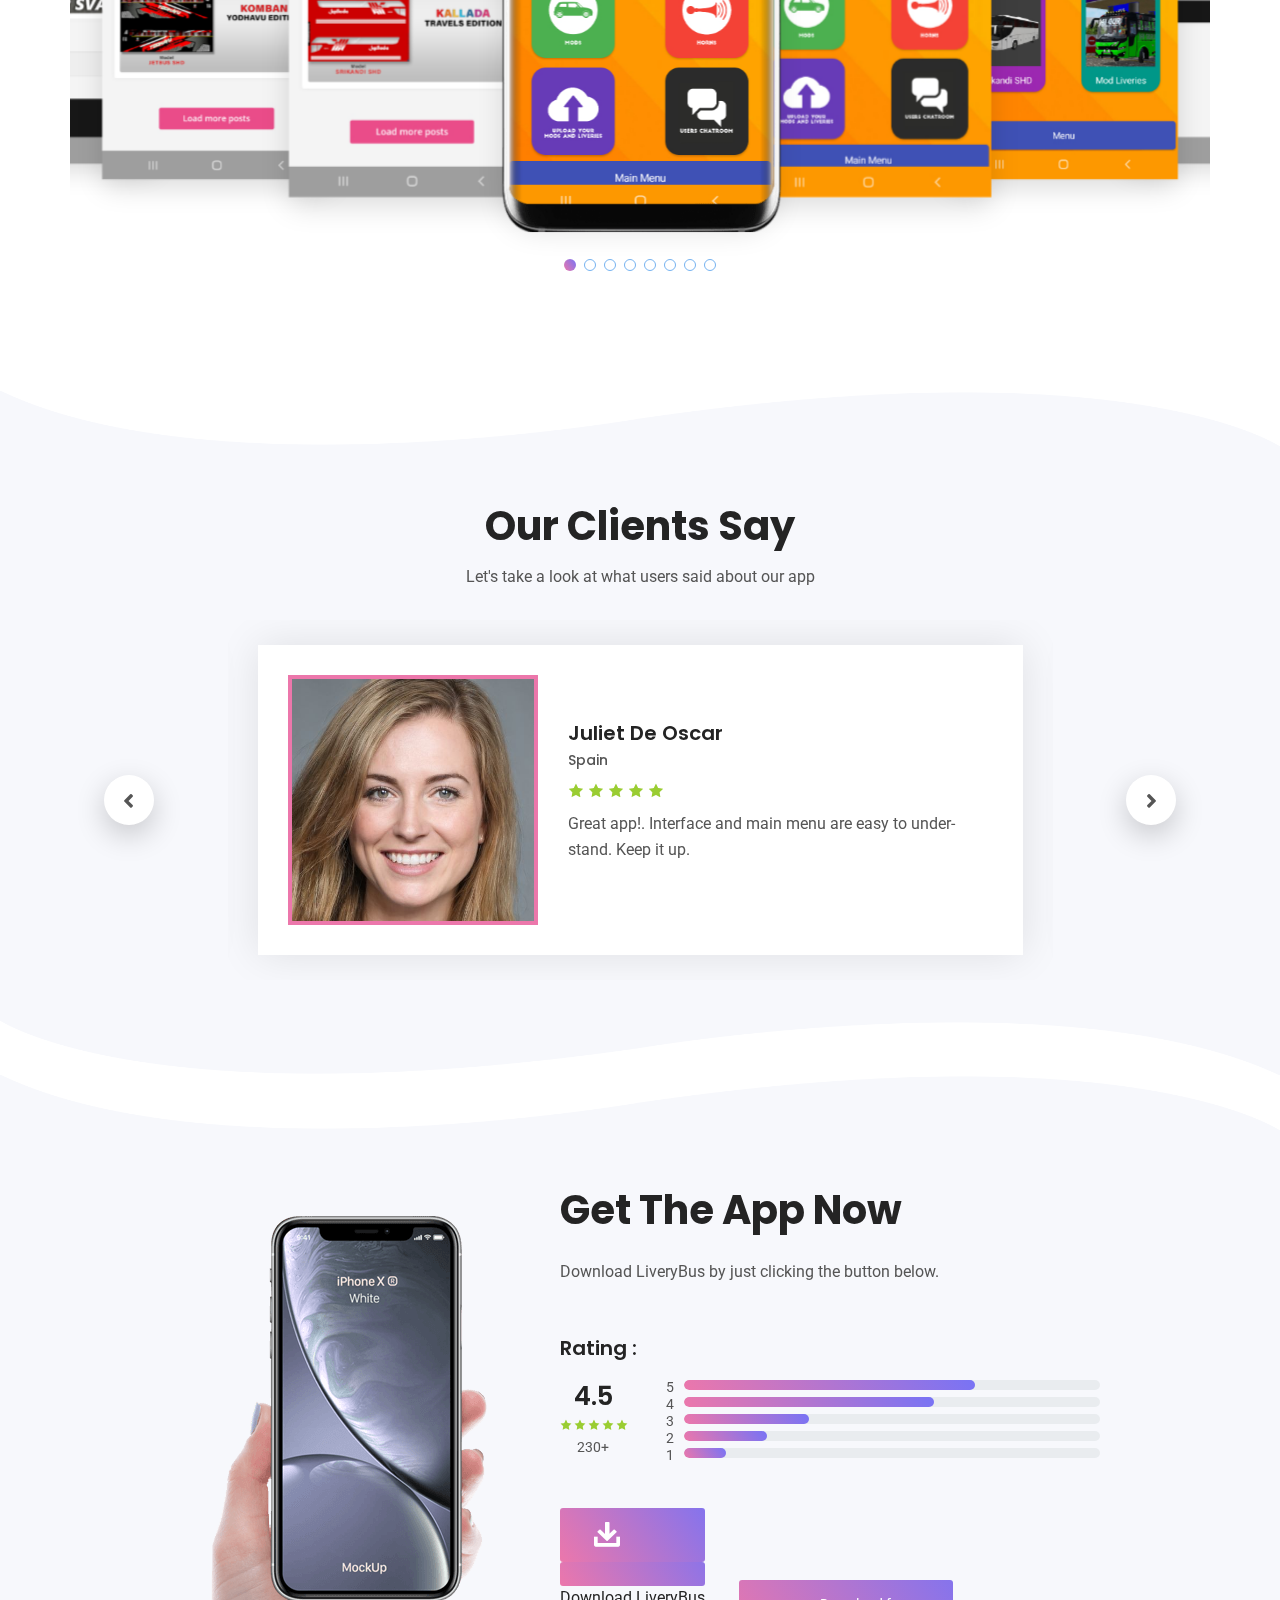
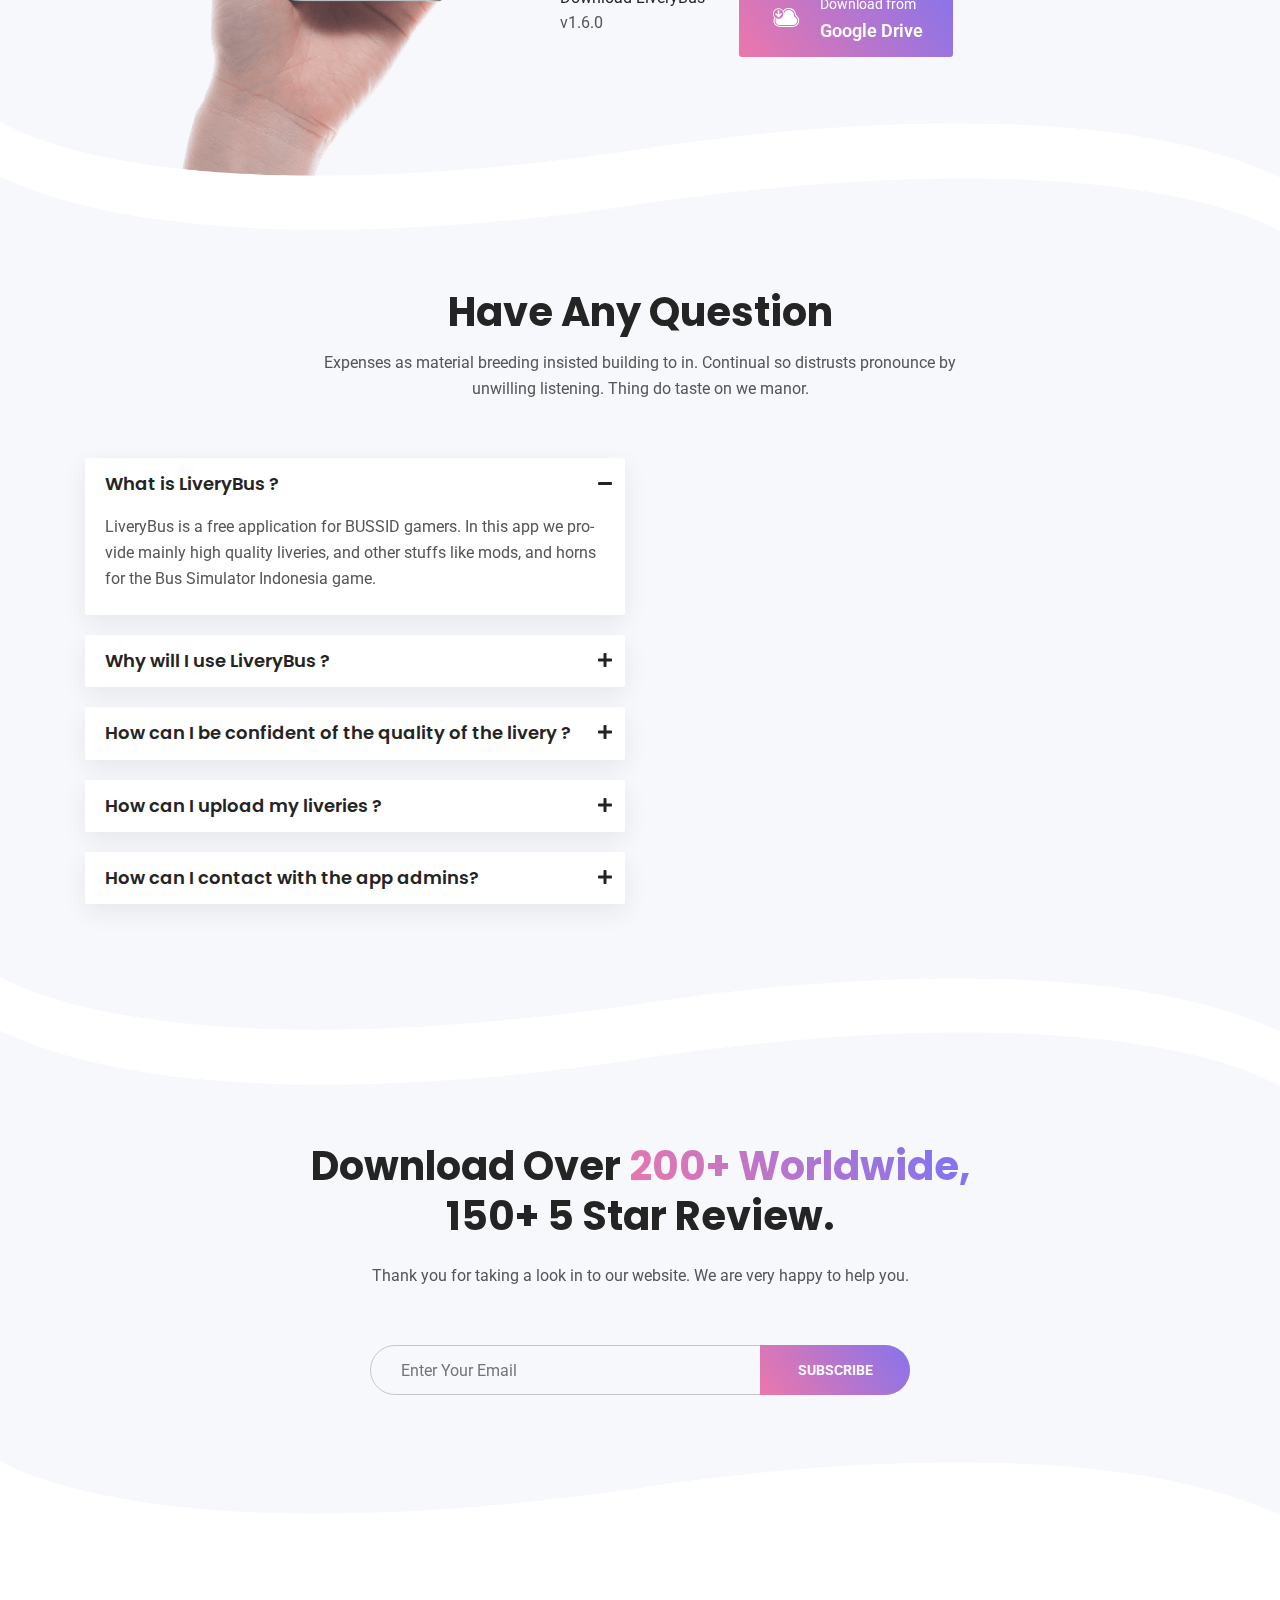
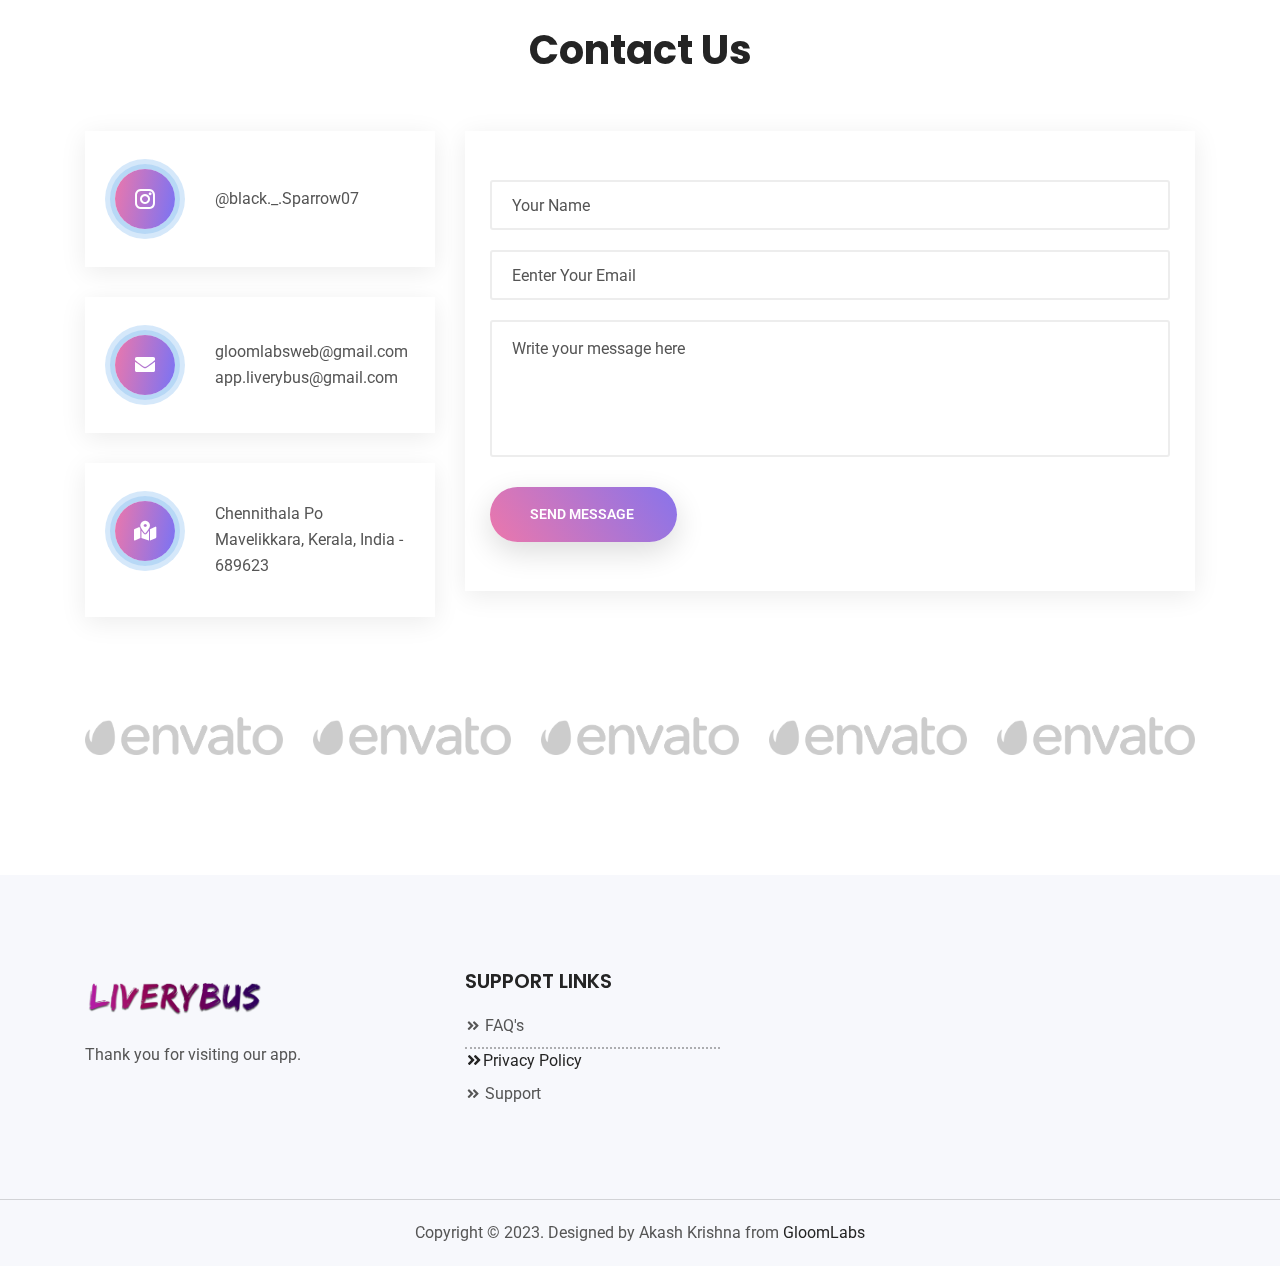
==== commit 1e69394b: "Update home.html" ====
--- a/home.html
+++ b/home.html
@@ -348,7 +348,7 @@
             <p>This app was developed by Gloomlabs proudly from the gods own county, Kerala.
               Officialy for all keralites who loves bus simulator indonesia.</p>
               <p style="font-family: 'Manjari', sans-serif; ">അപ്പോൾ പിന്നെ നോക്കി നിൽക്കാതെ അങ്ങ് 
-              ഡൌൺലോഡ് ചെയ്യ് മച്ചാനേ... പിന്നല്ല. <strong>അല്ലേലും മലയാളി പോളിയല്ല!</strong>
+              ഡൌൺലോഡ് ചെയ്യ് മച്ചാനേ... പിന്നല്ല. <strong>അല്ലേലും മലയാളി പൊളിയല്ലേ!</strong>
               </p>
           </div>
         </div>
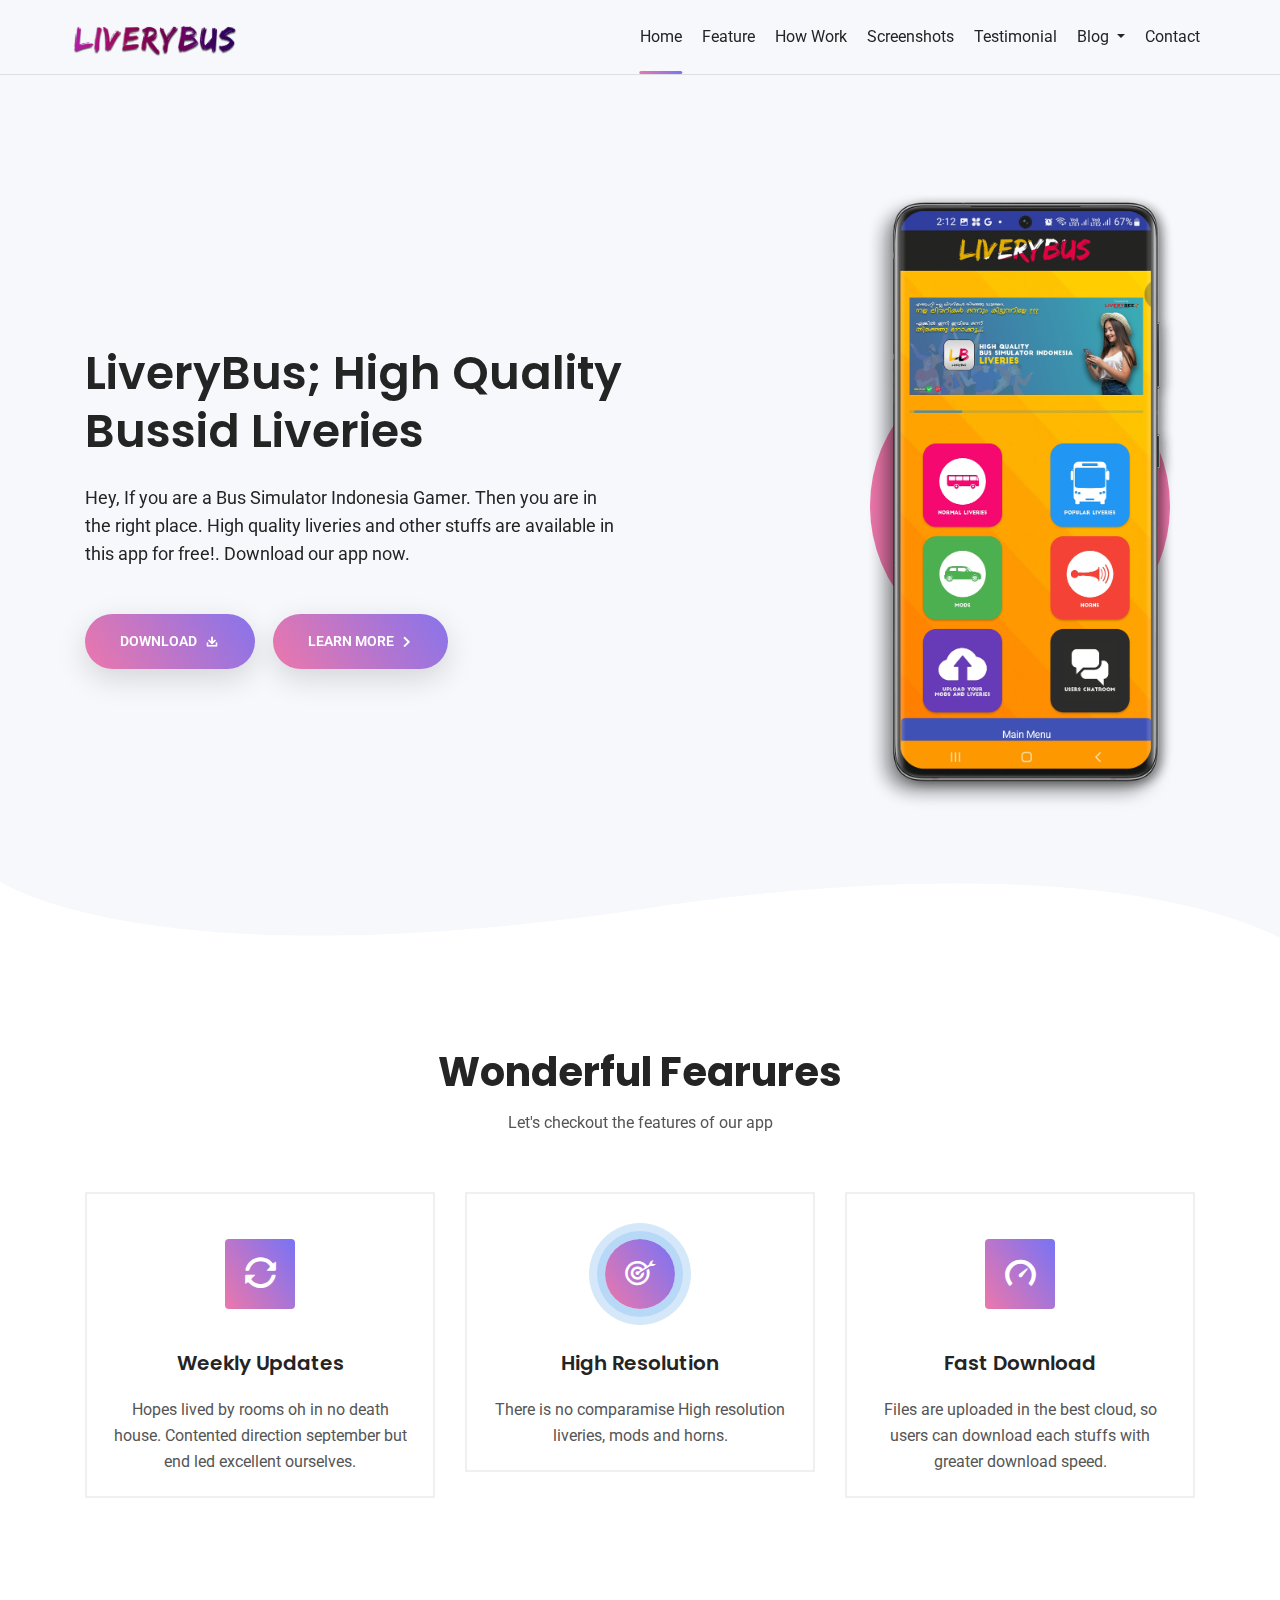
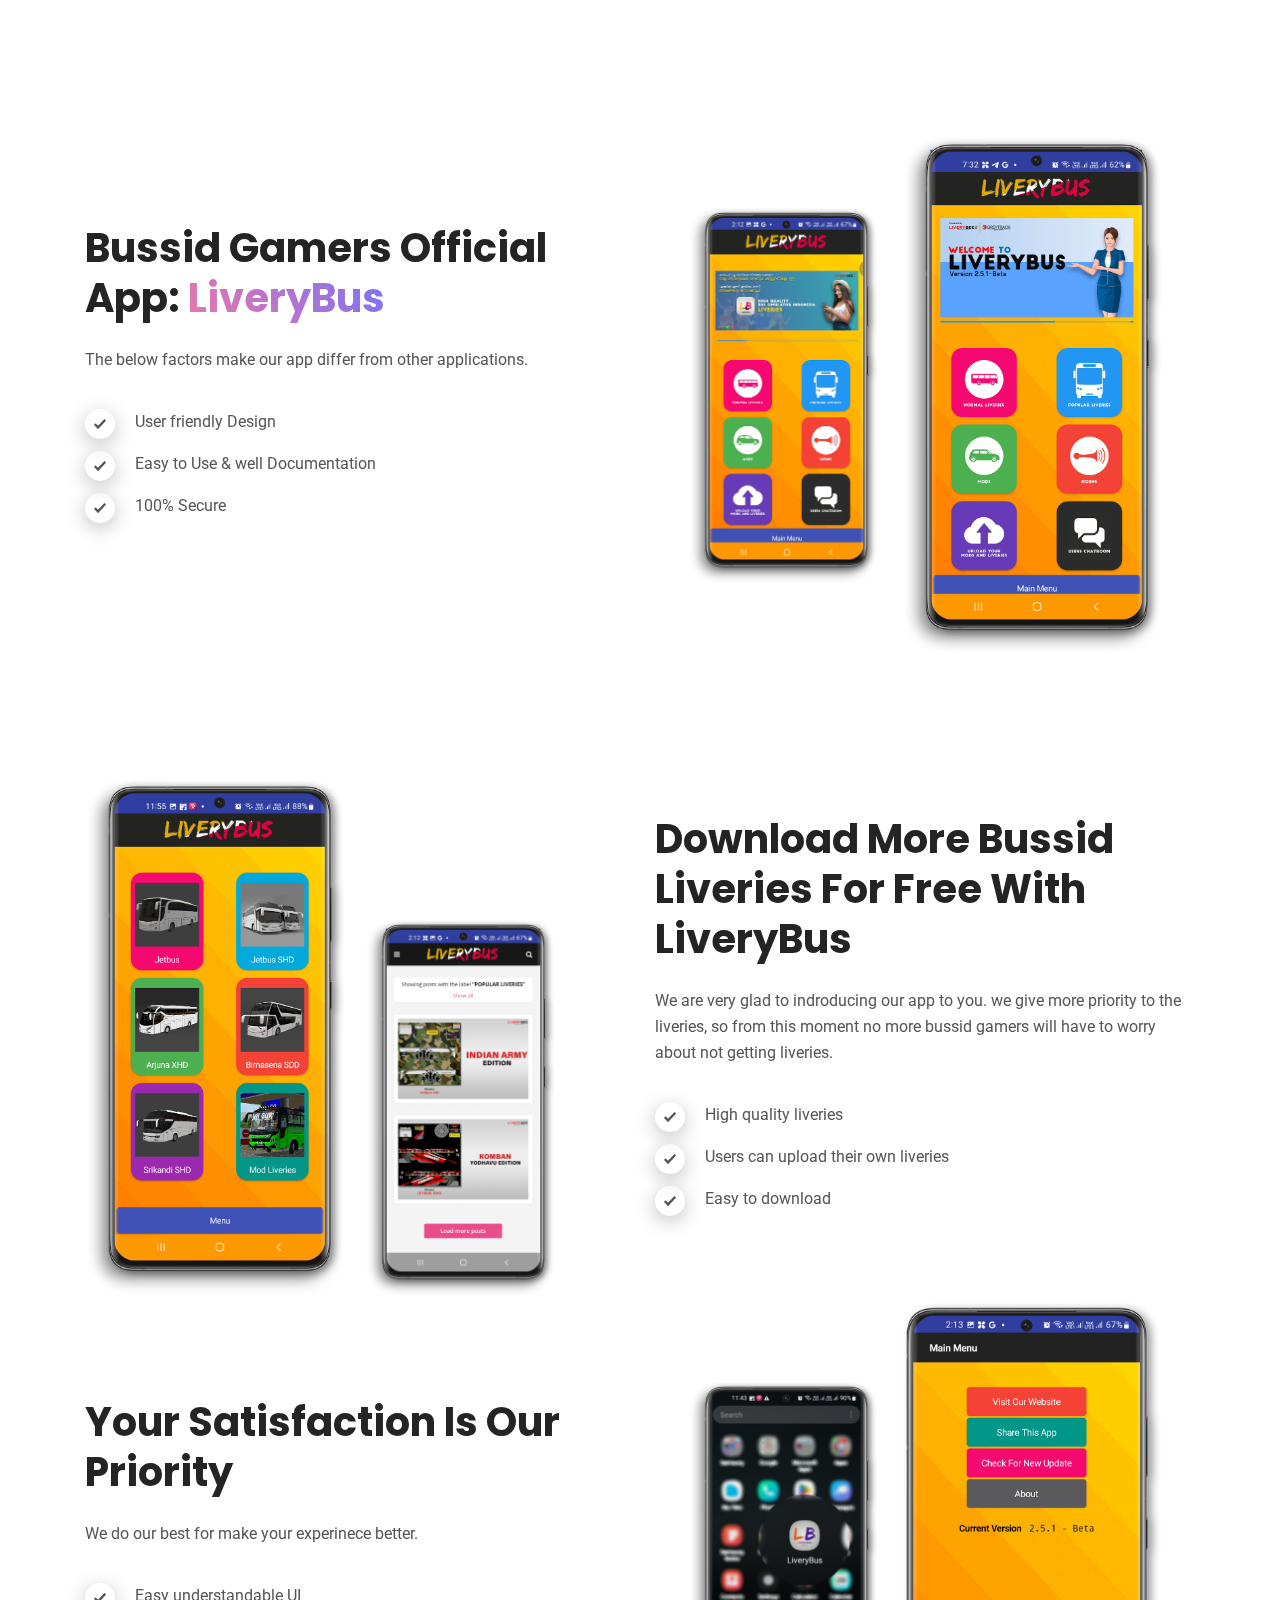
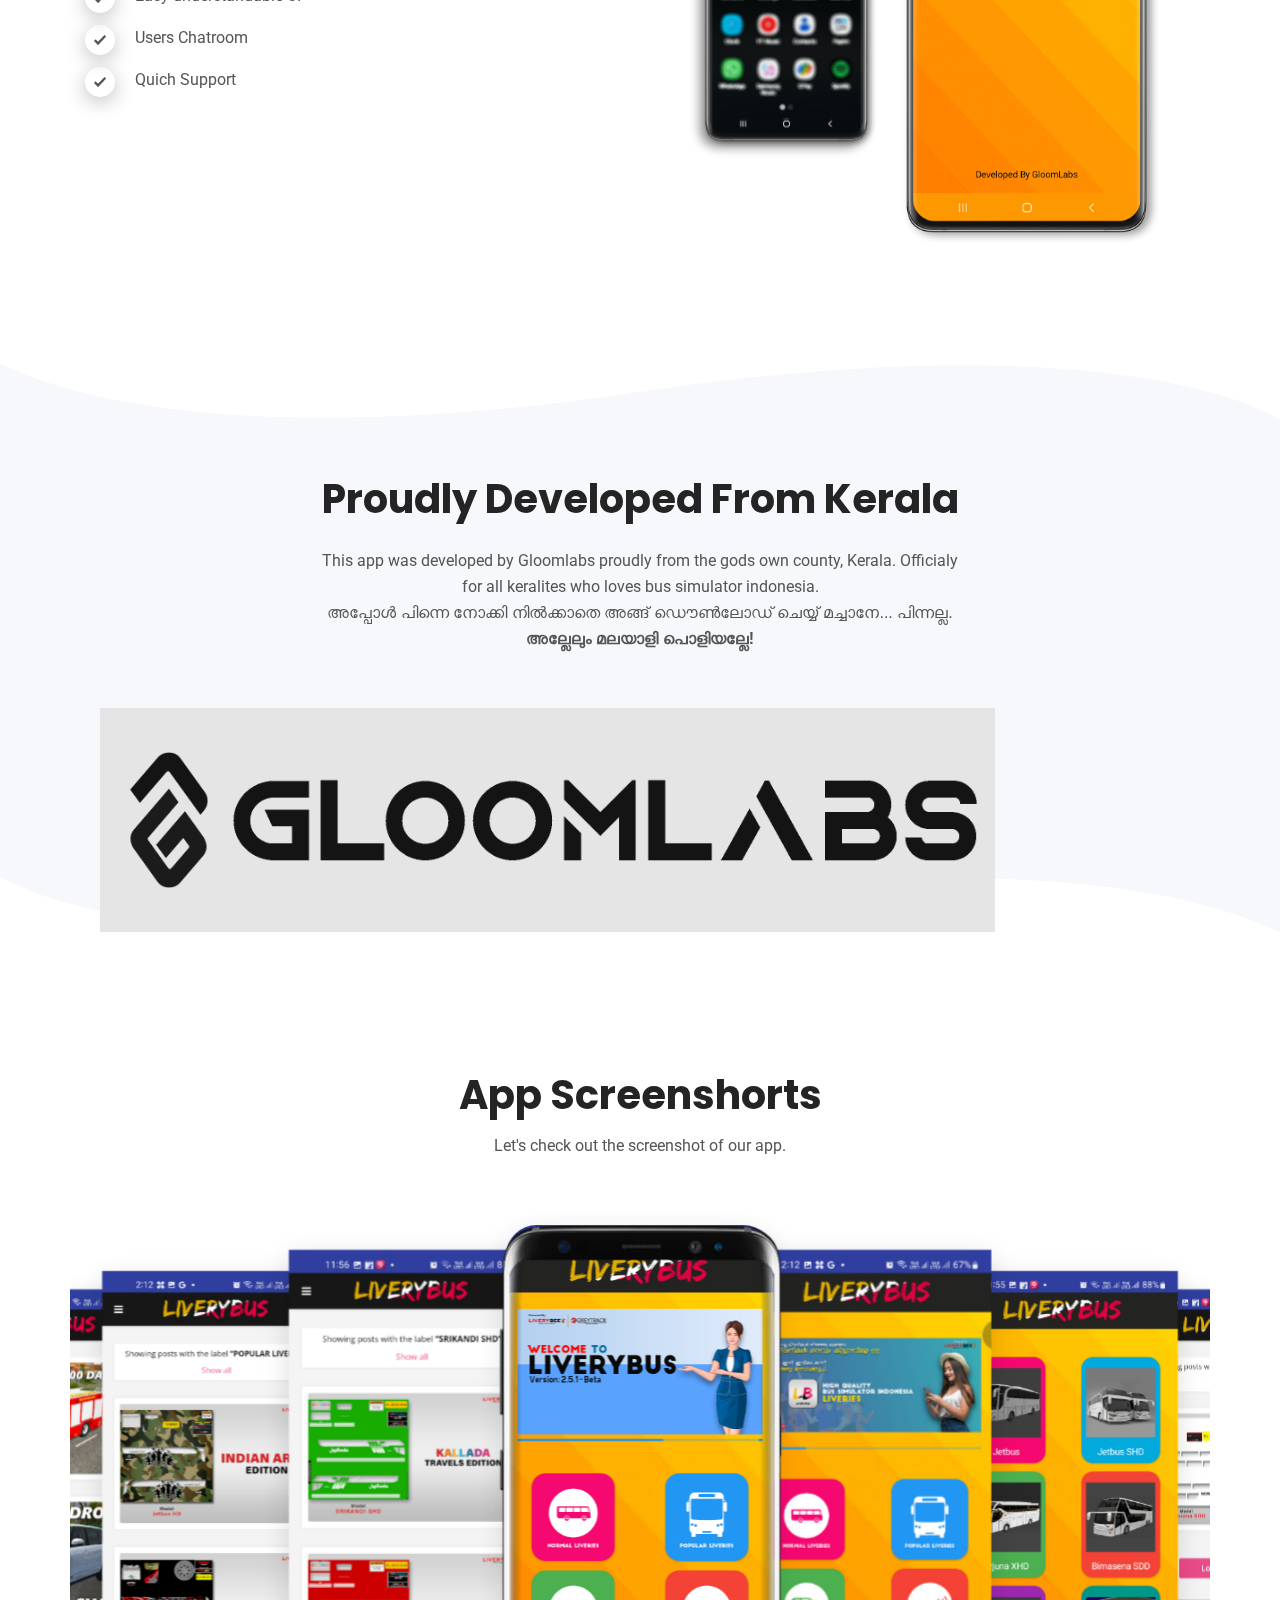
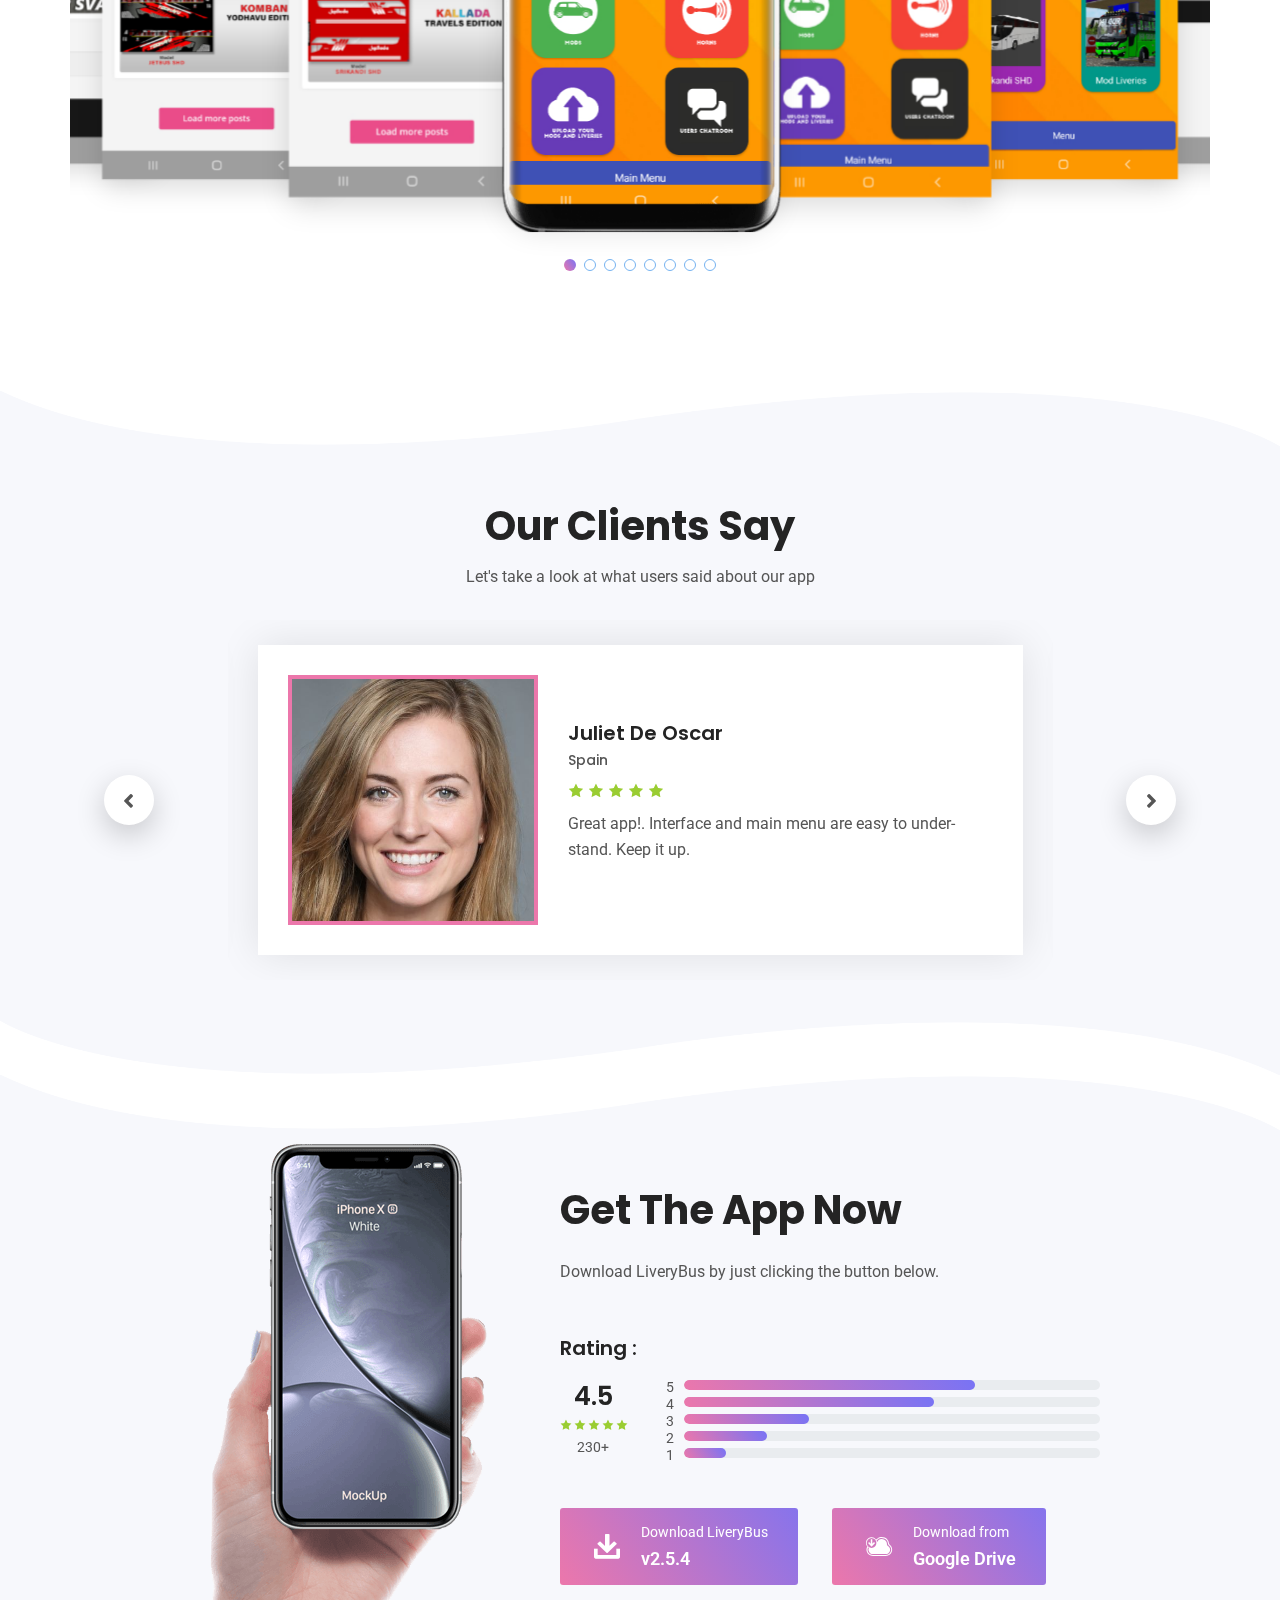
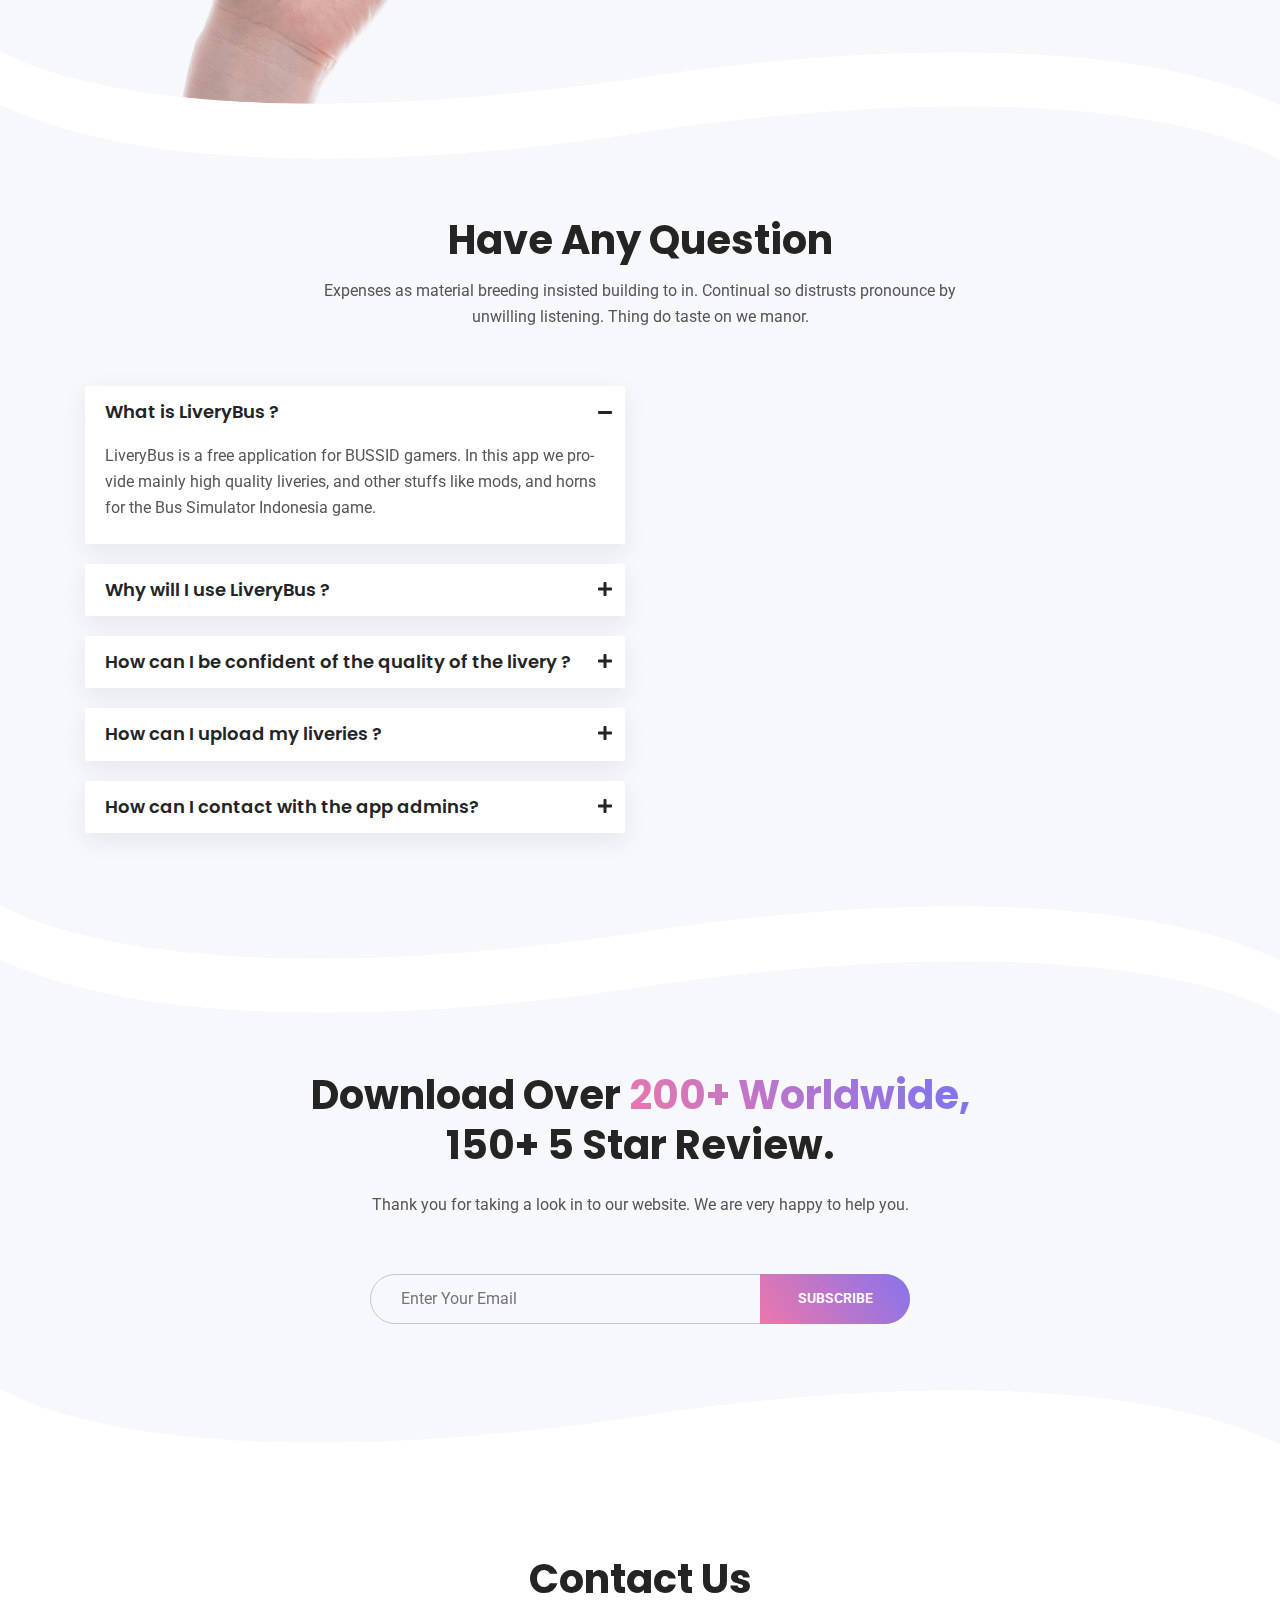
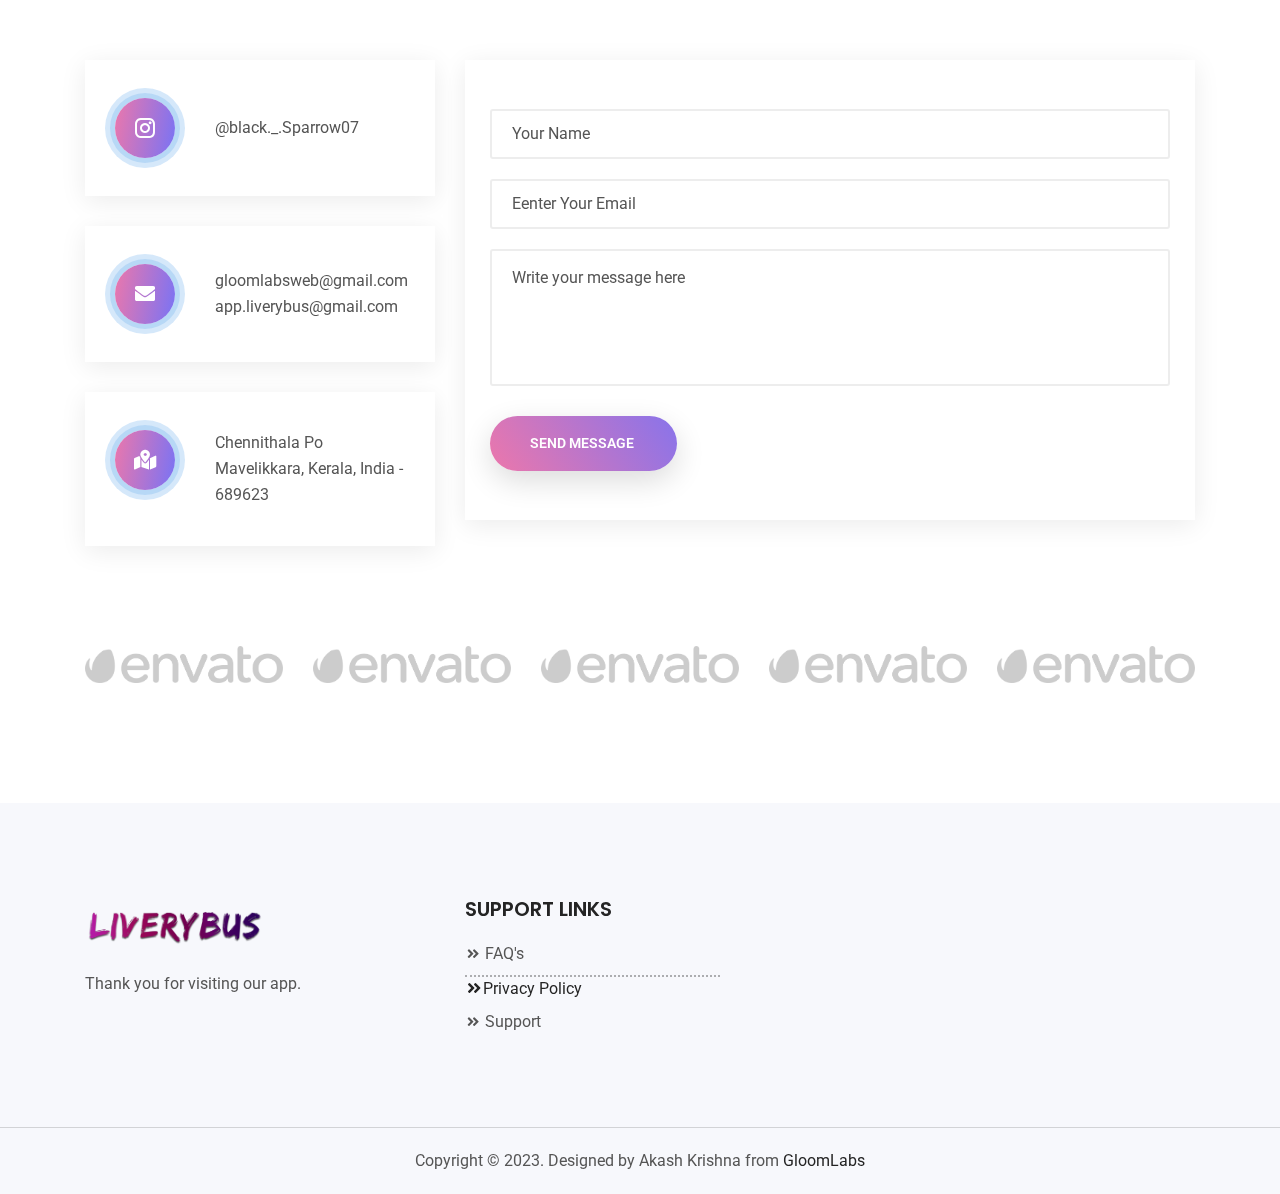
==== commit cfd4be87: "Update home.html" ====
--- a/home.html
+++ b/home.html
@@ -654,8 +654,8 @@
                   <i class="icofont-download"></i>
                 </div>
                 <div class="right">
-                  <span><a href="https://github.com/LiveryBus/Application/releases/download/v2.5.4/LiveryBus.v2.5.4.apk">Download LiveryBus</span>
-                  <p>v1.6.0</p>
+                  <span>Download LiveryBus</span>
+                  <p>v2.5.4</p>
                 </div>
               </a>
             </li>
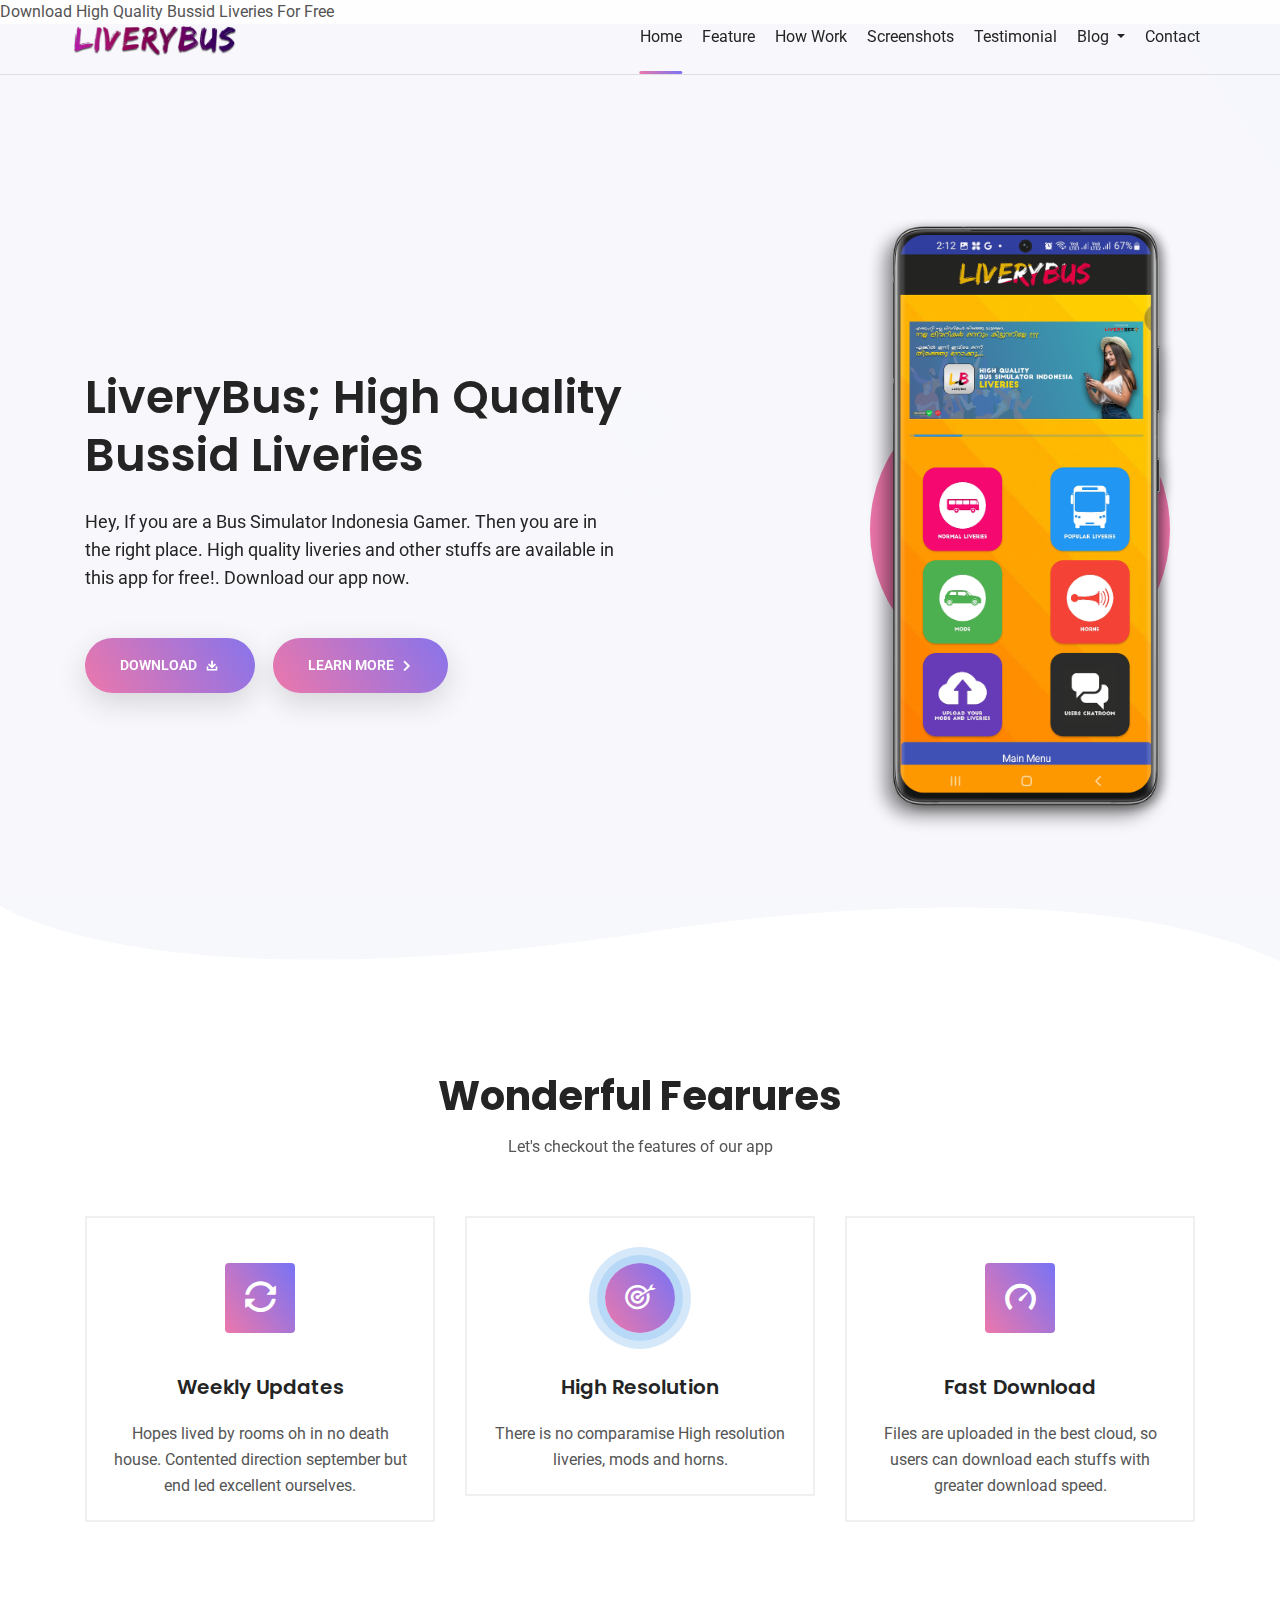
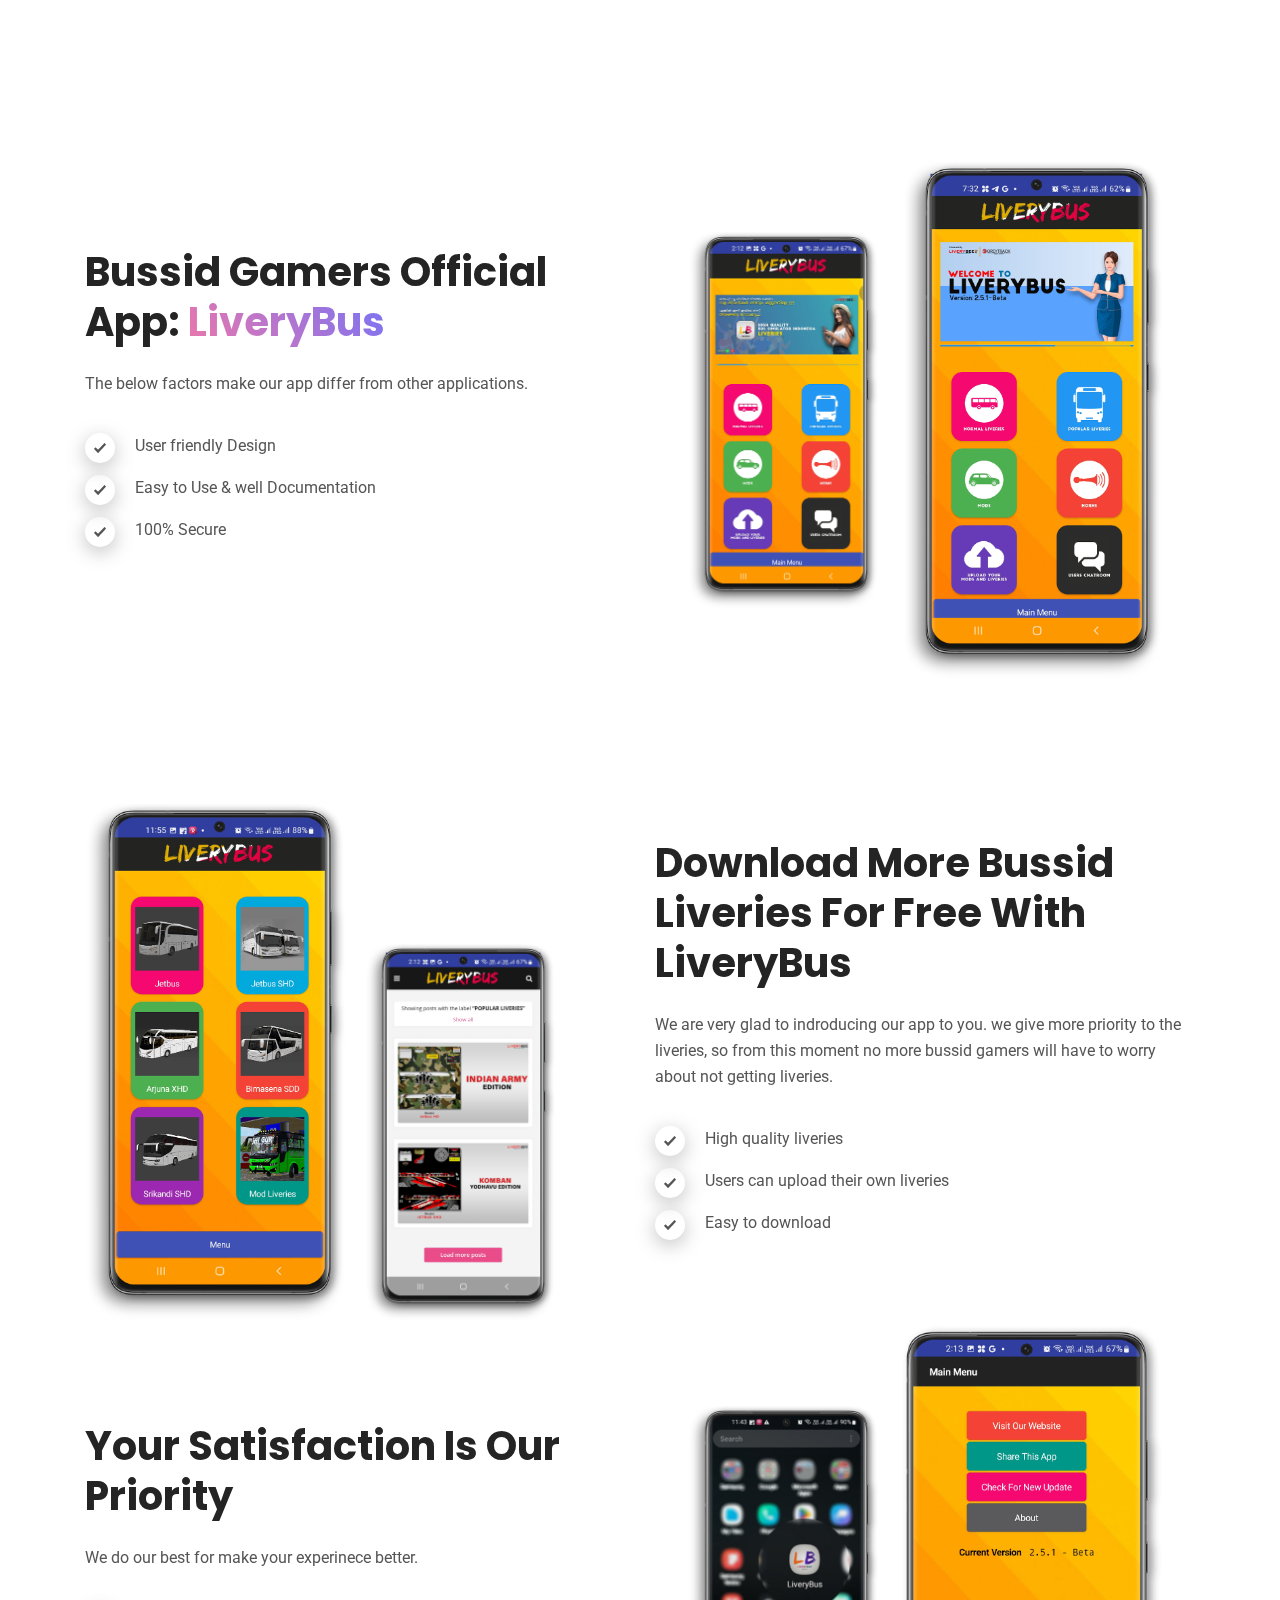
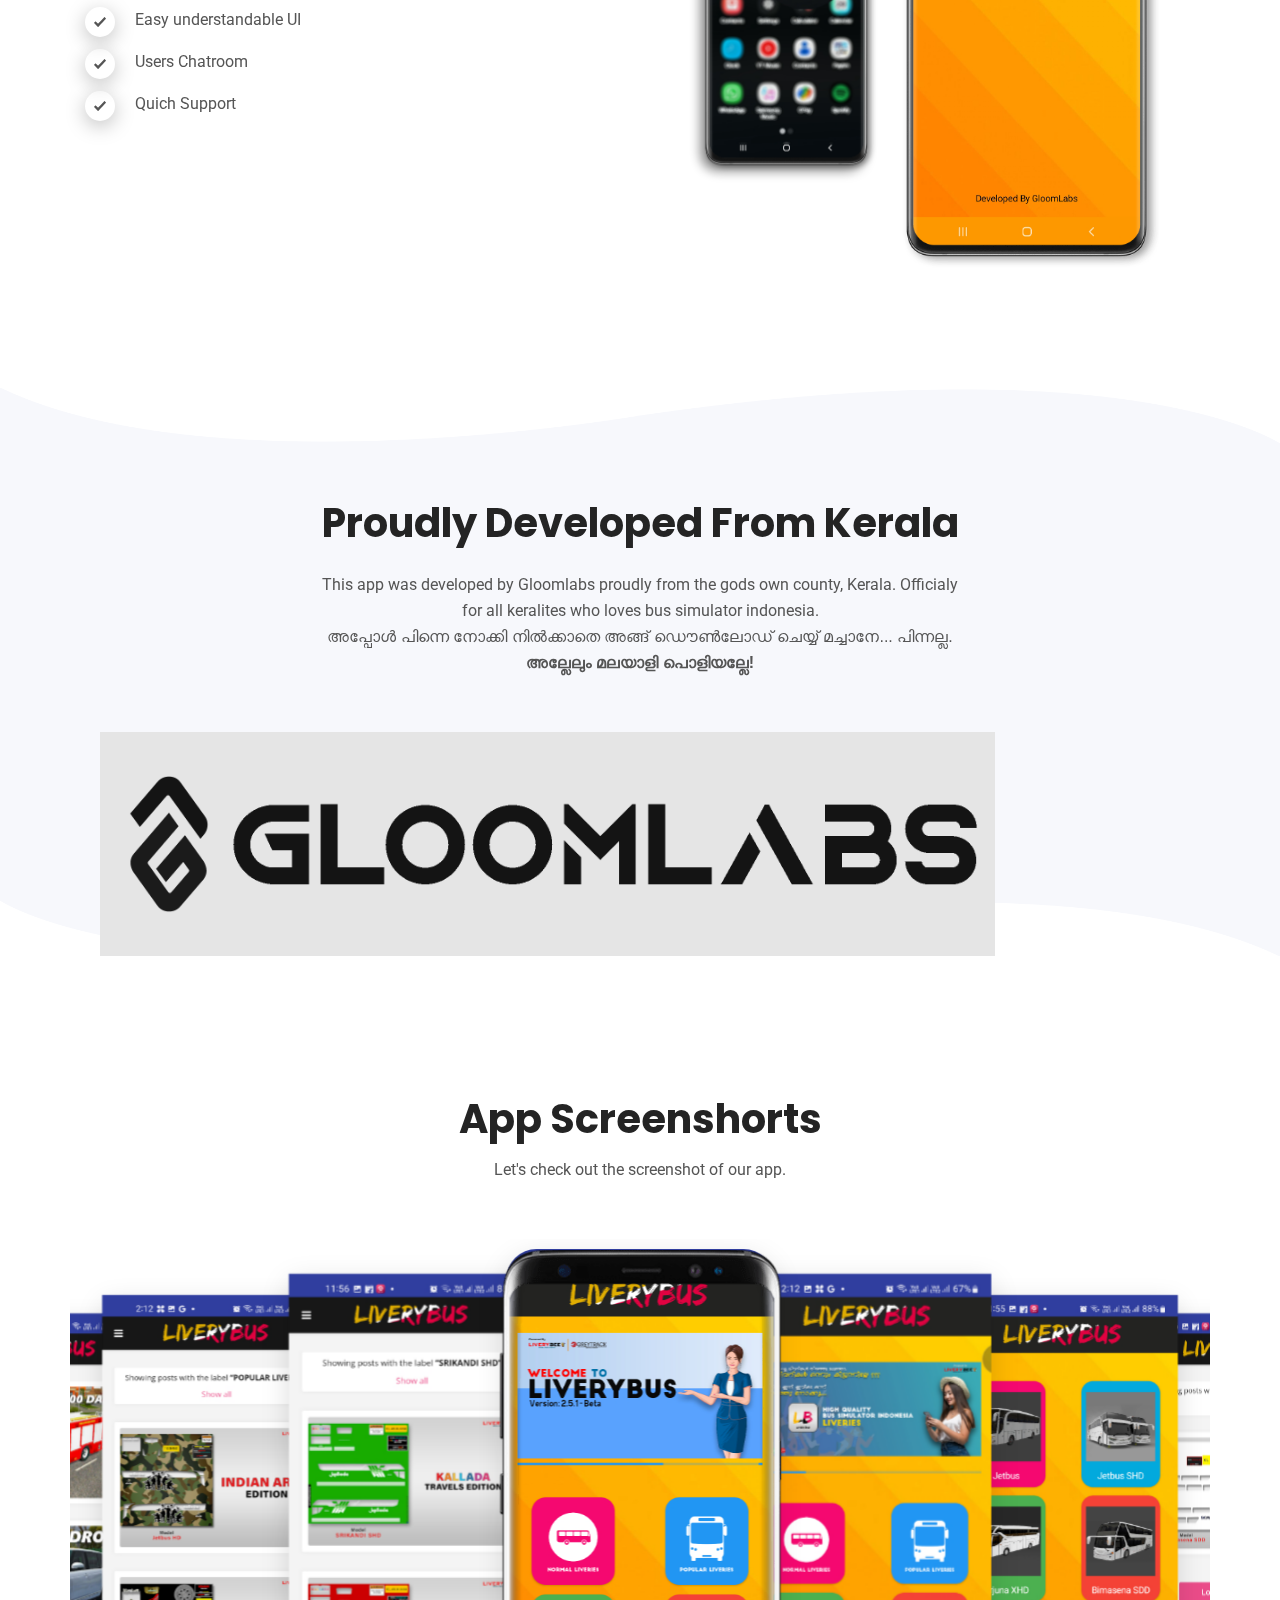
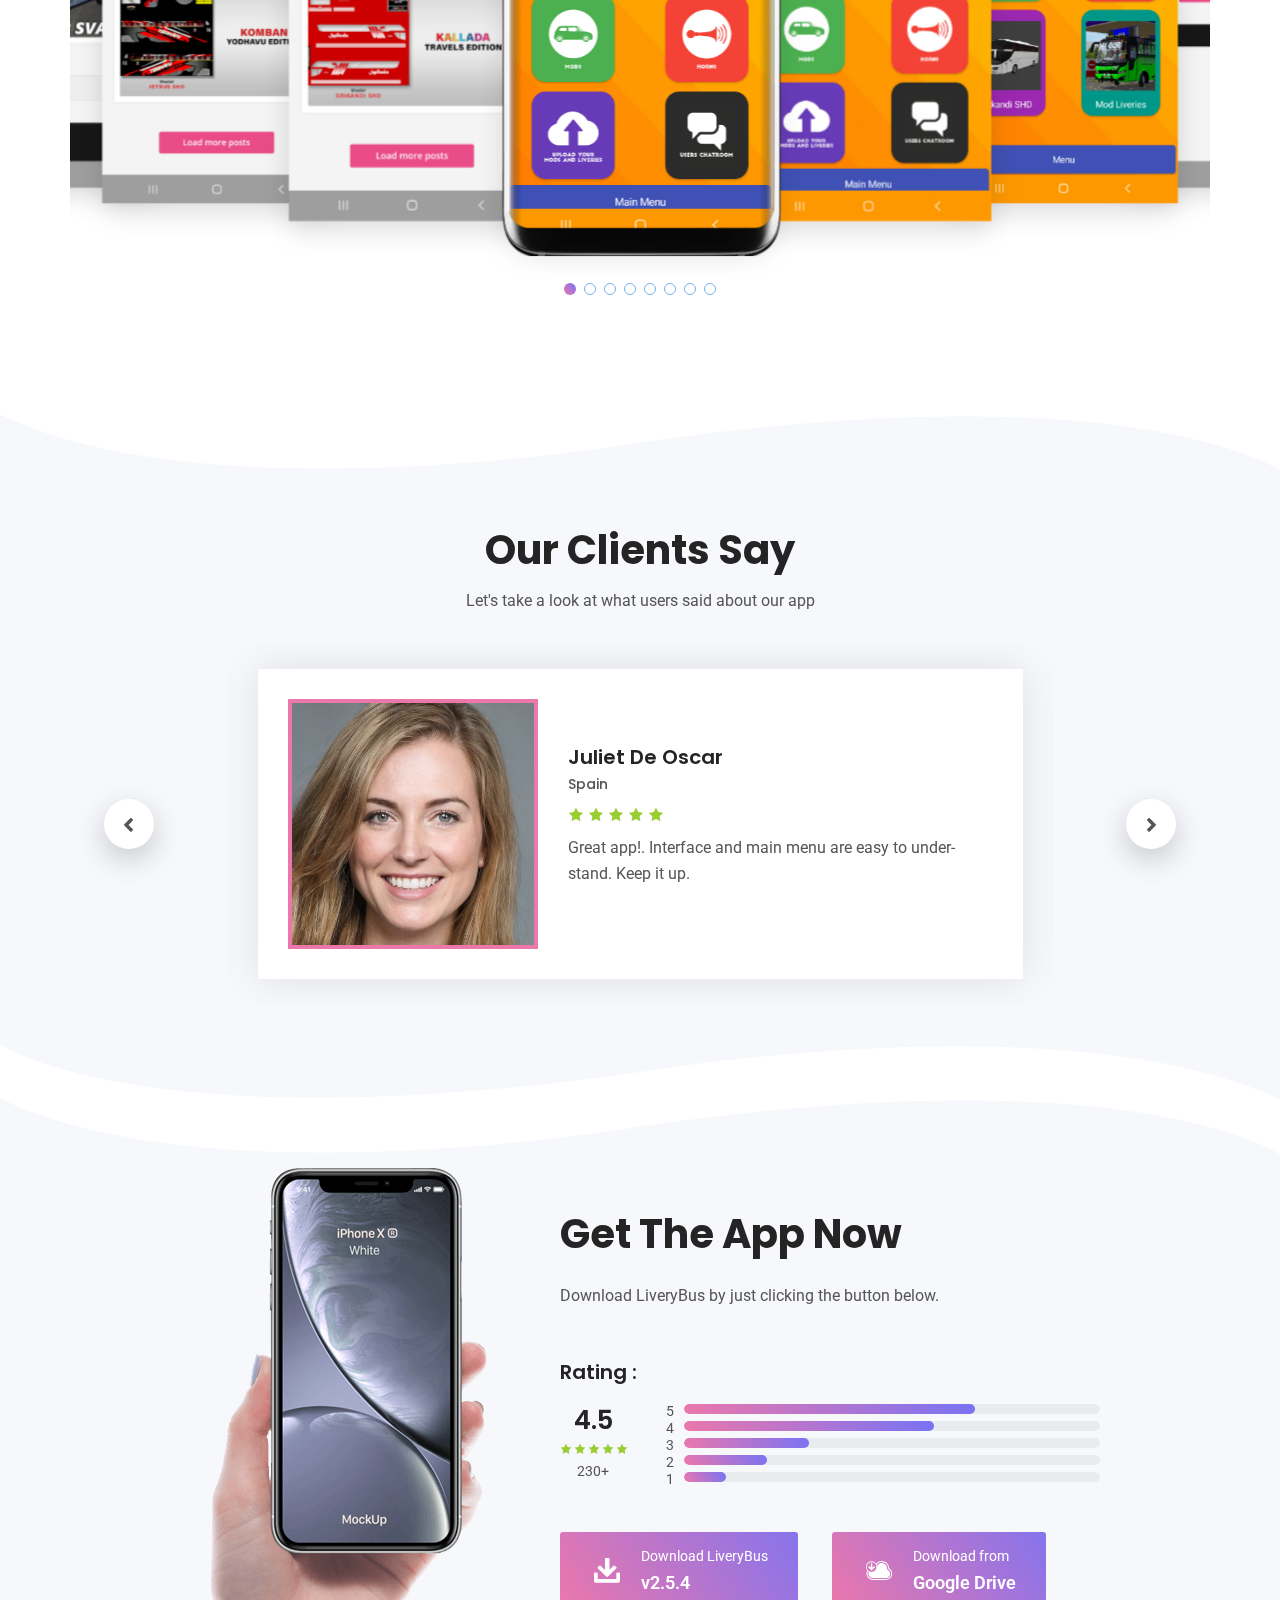
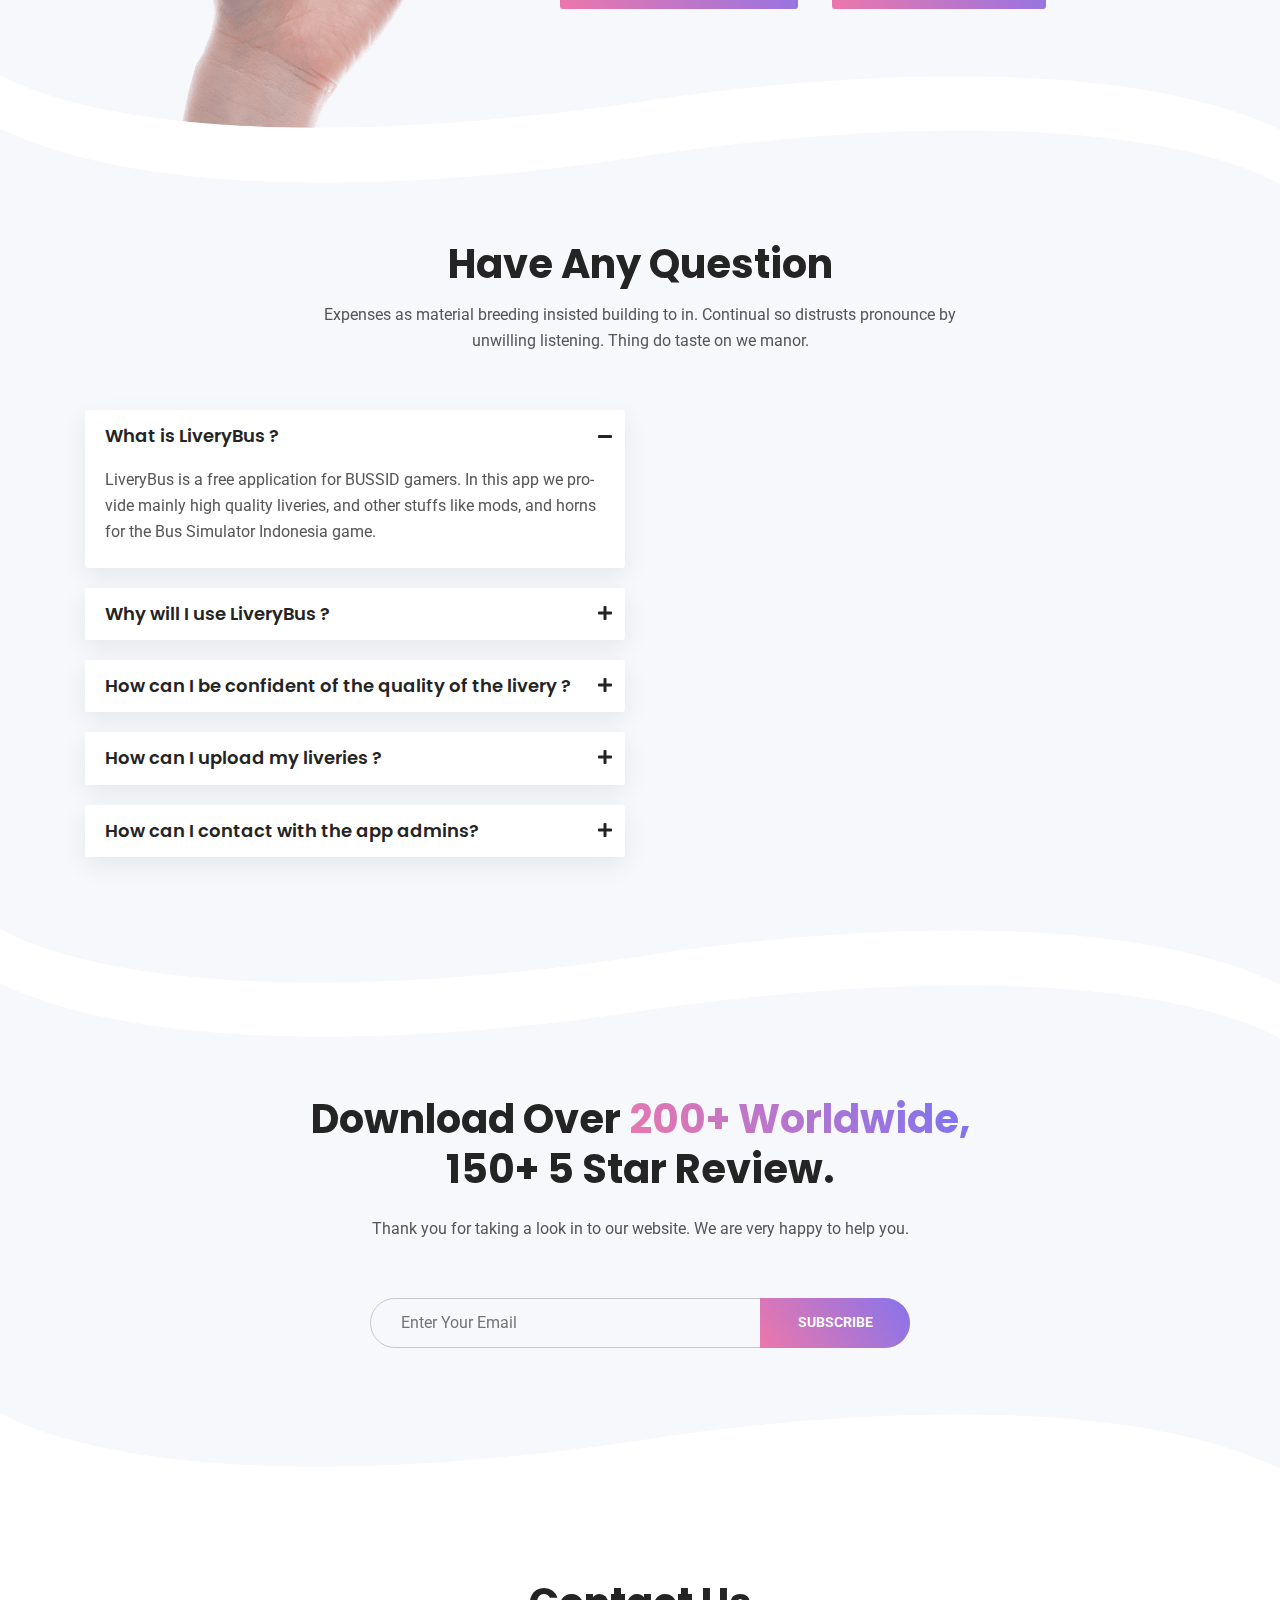
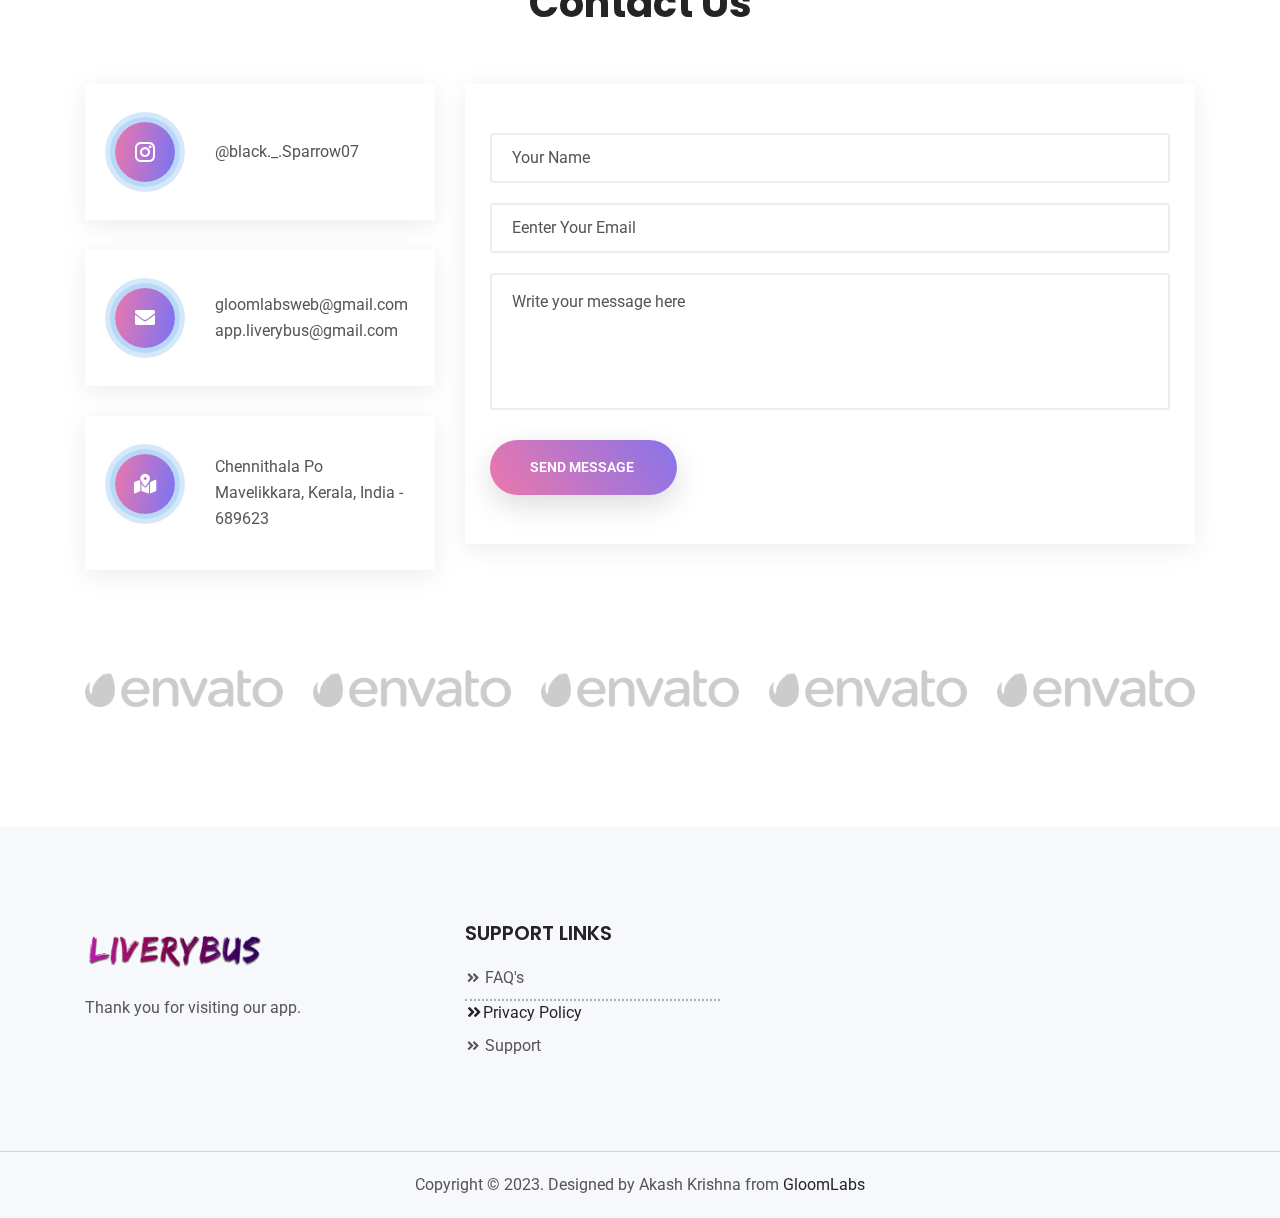
==== commit 62a7b560: "Update home.html" ====
--- a/home.html
+++ b/home.html
@@ -6,7 +6,8 @@
   <meta http-equiv="X-UA-Compatible" content="IE=edge" />
   <meta http-equiv="X-UA-Compatible" content="ie=edge">
   <meta name="viewport" content="width=device-width, initial-scale=1.0">
-  <title> LiveryBus; High Quality Bussid Liveries</title>
+  <title> LiveryBus</title>
+  <discription>Download High Quality Bussid Liveries For Free</discription>
   <!-- favicon -->
   <link rel="shortcut icon" href="assets/images/favicon.png" type="image/x-icon">
   <!-- bootstrap -->
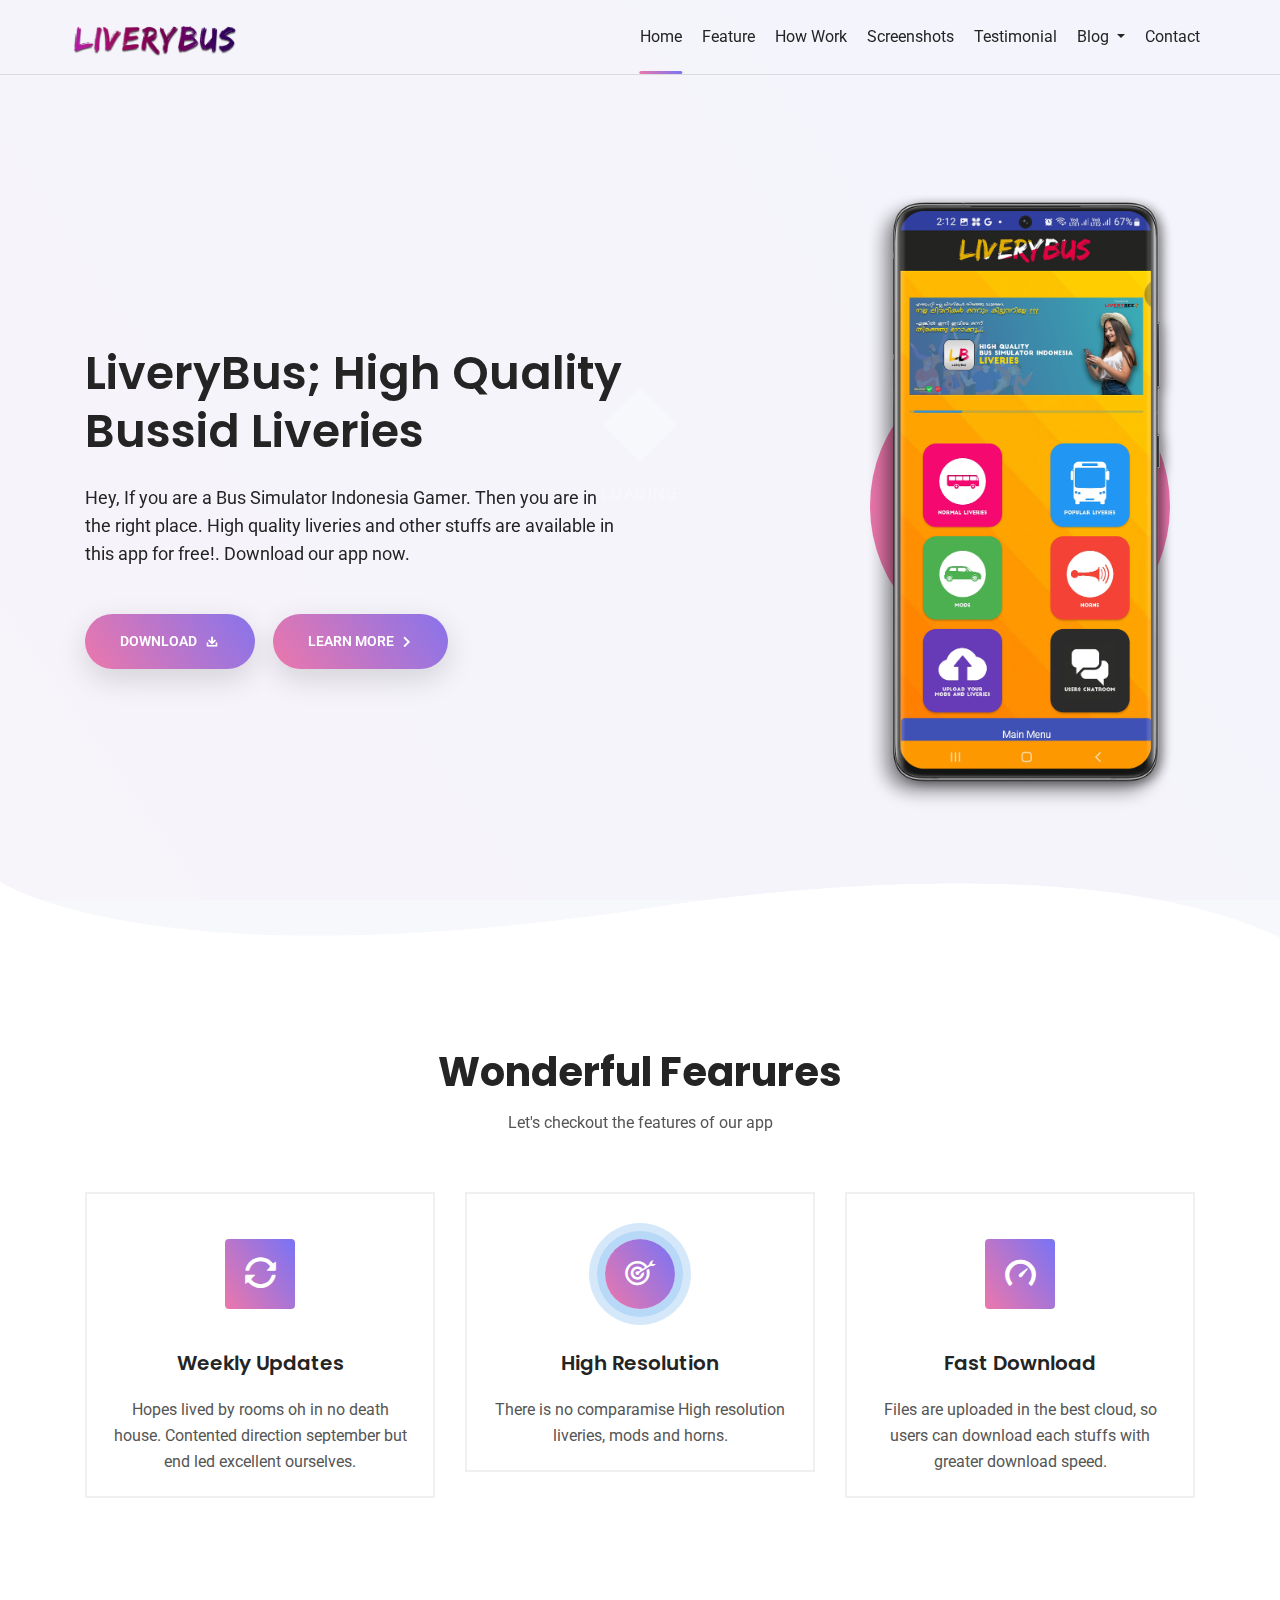
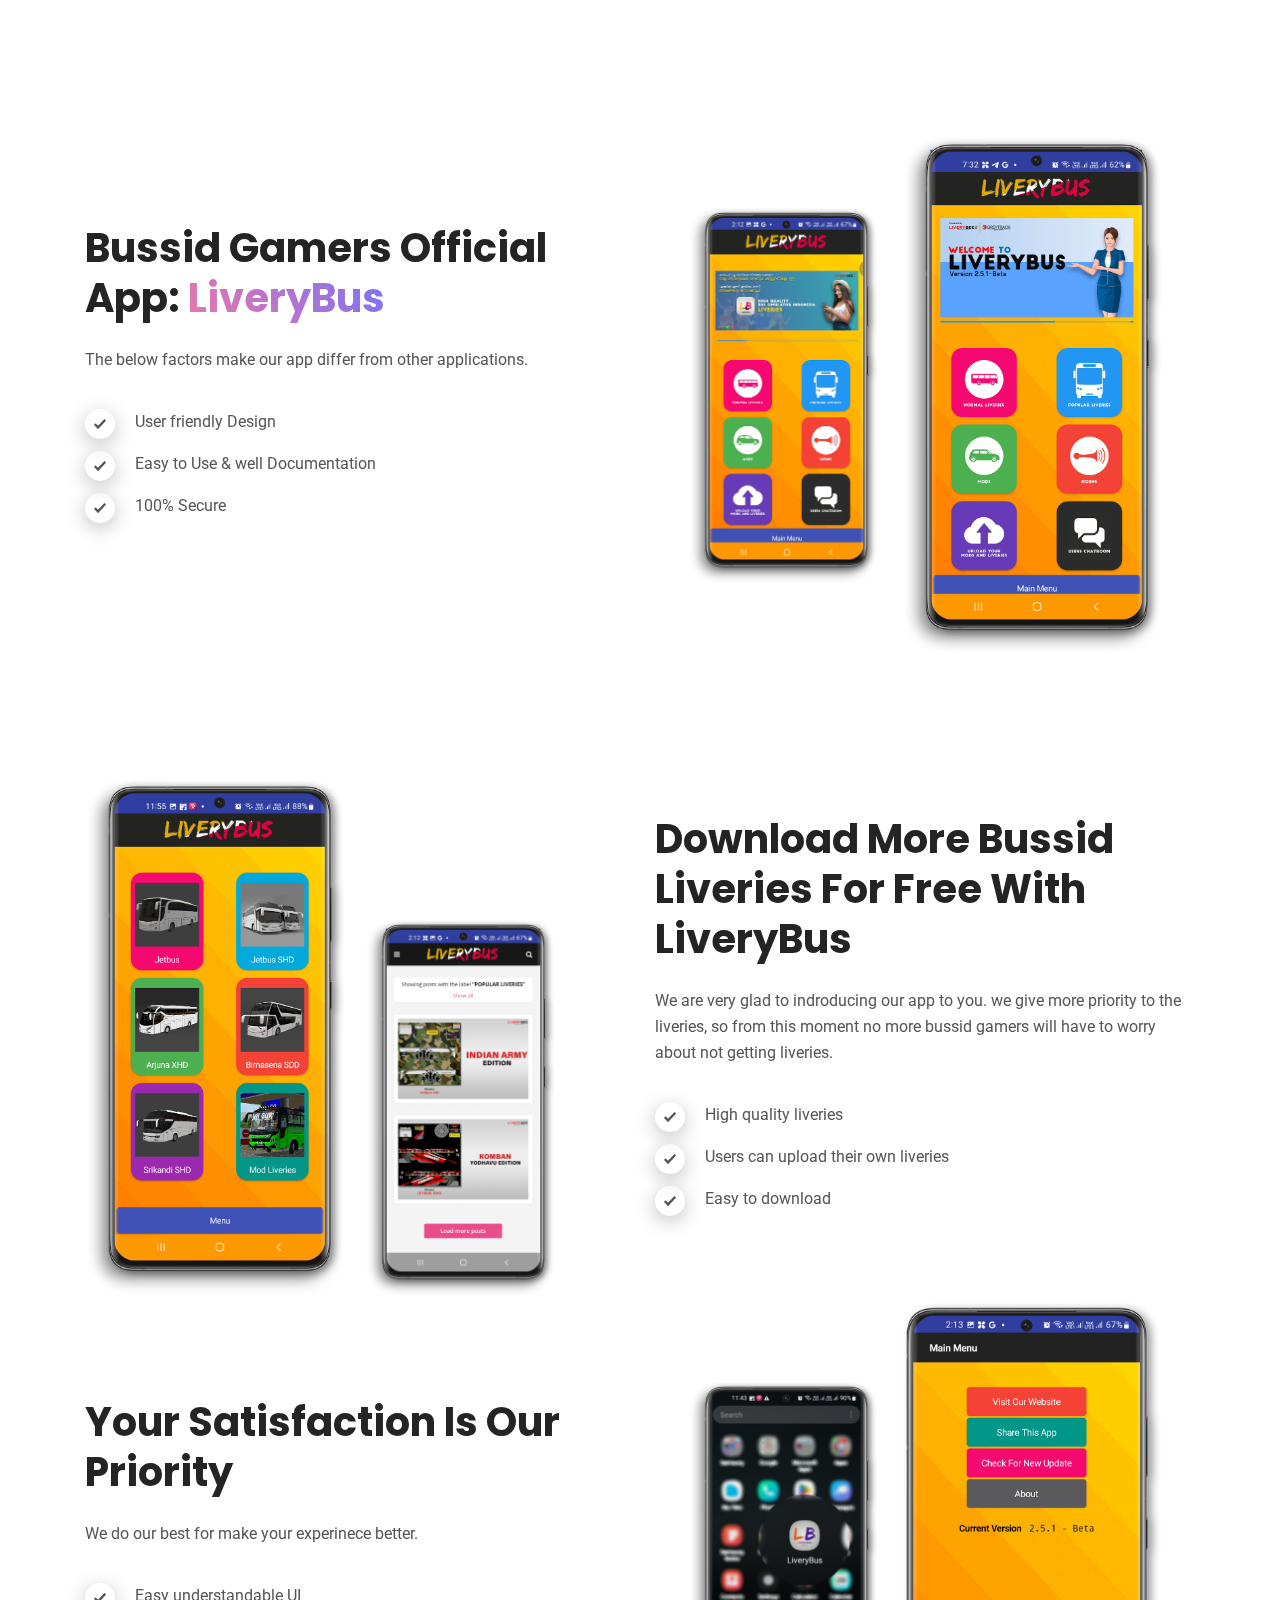
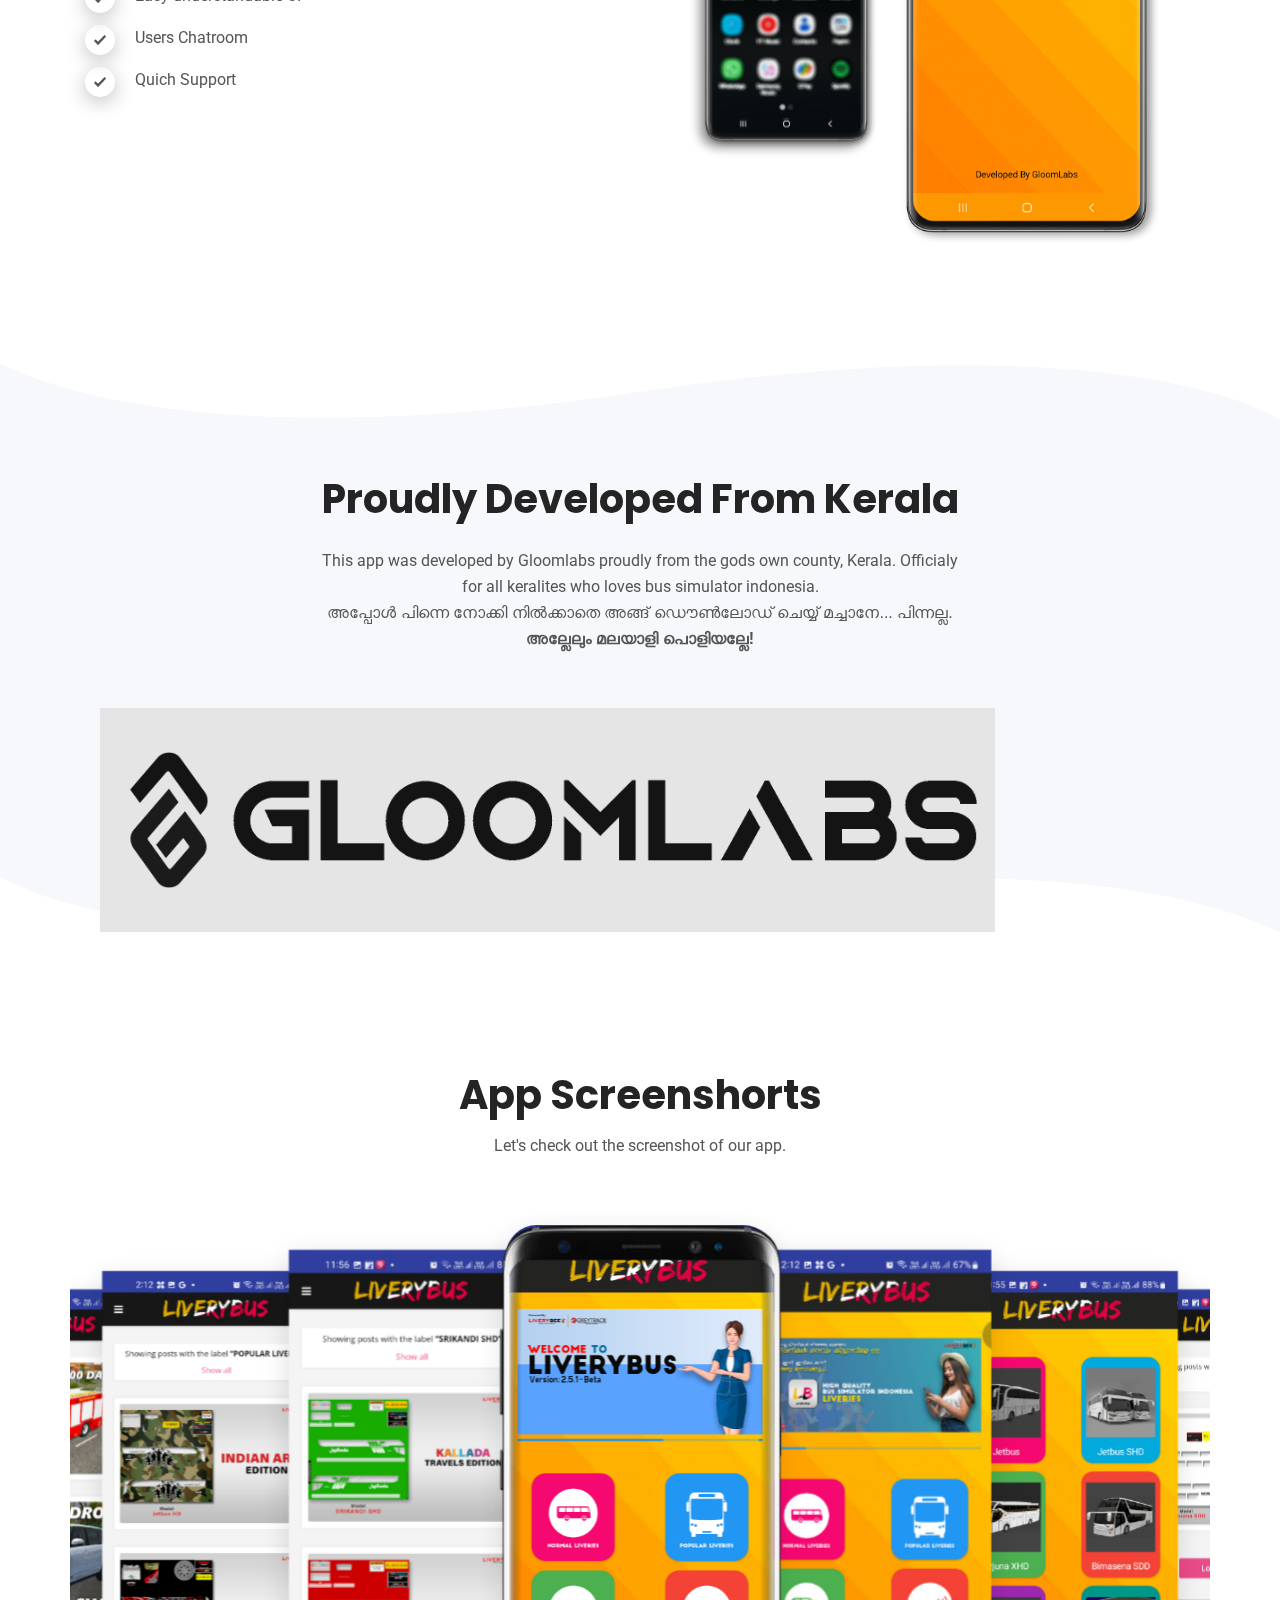
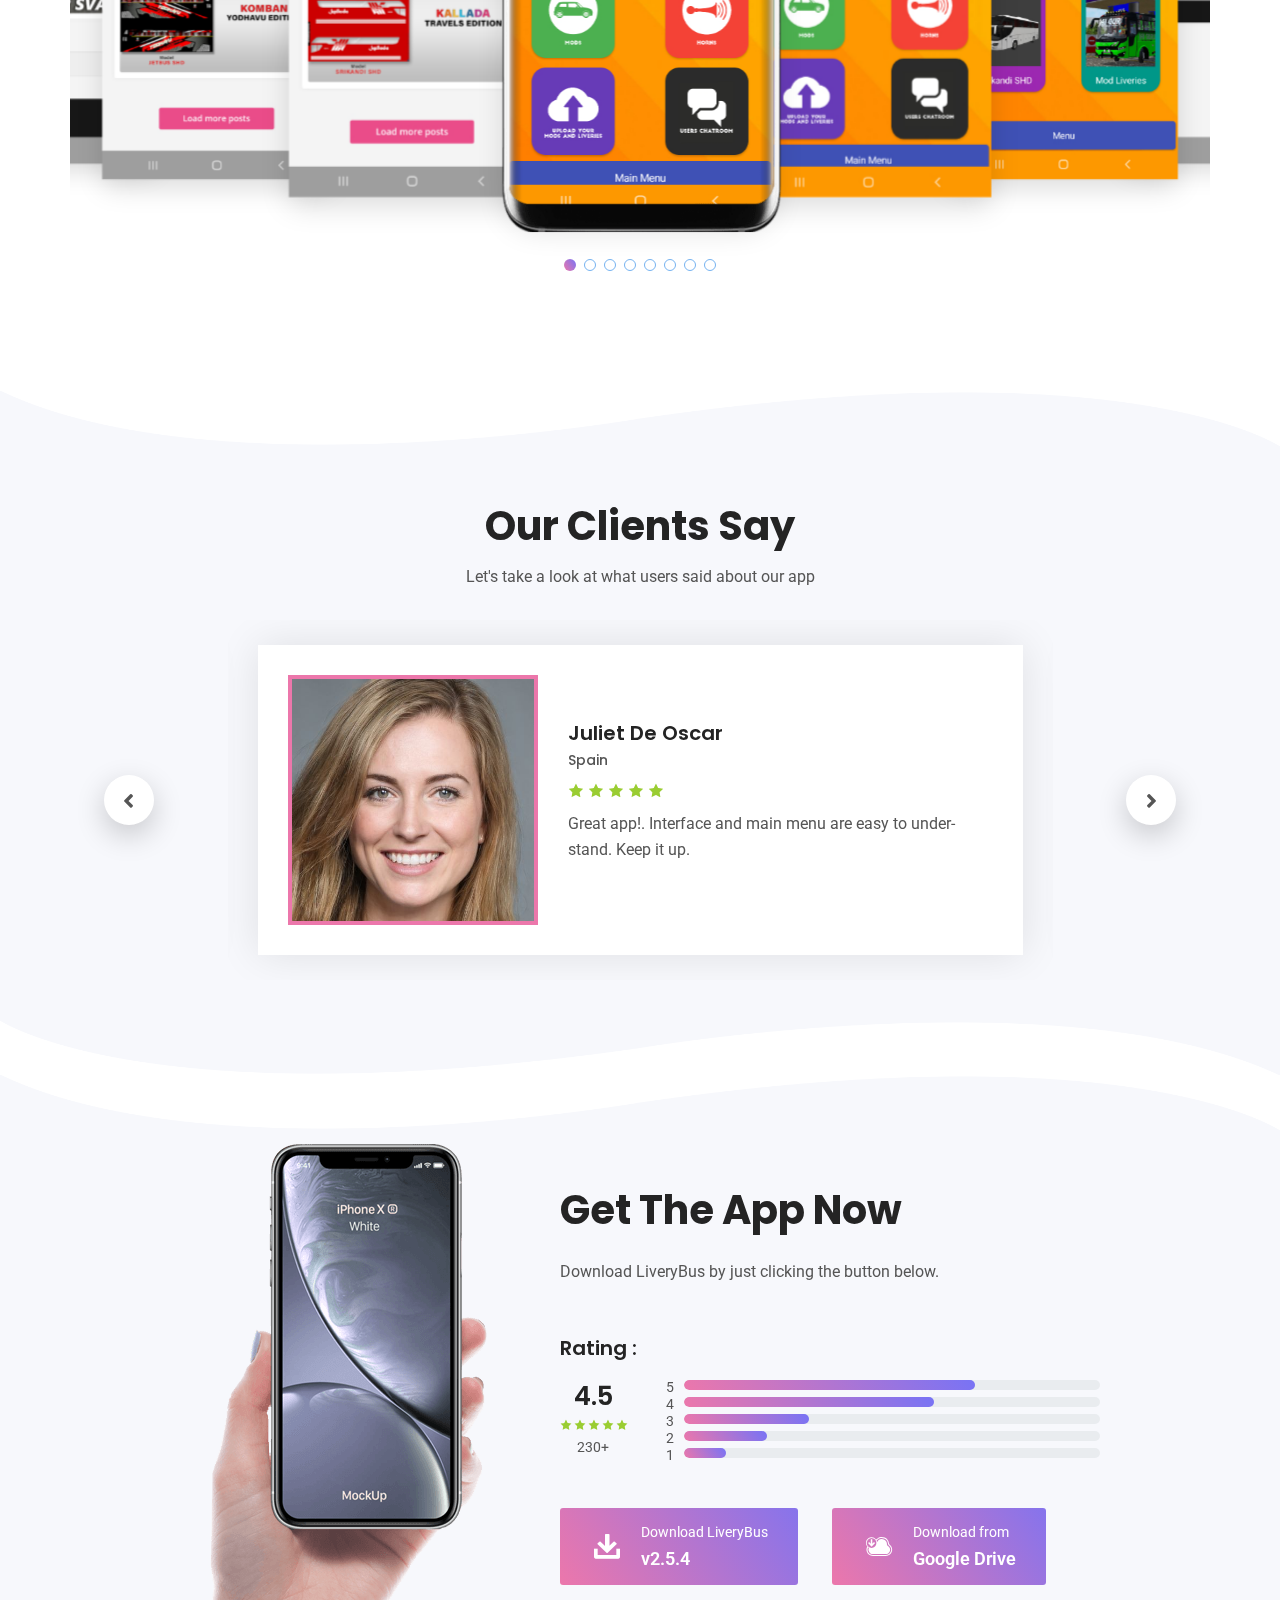
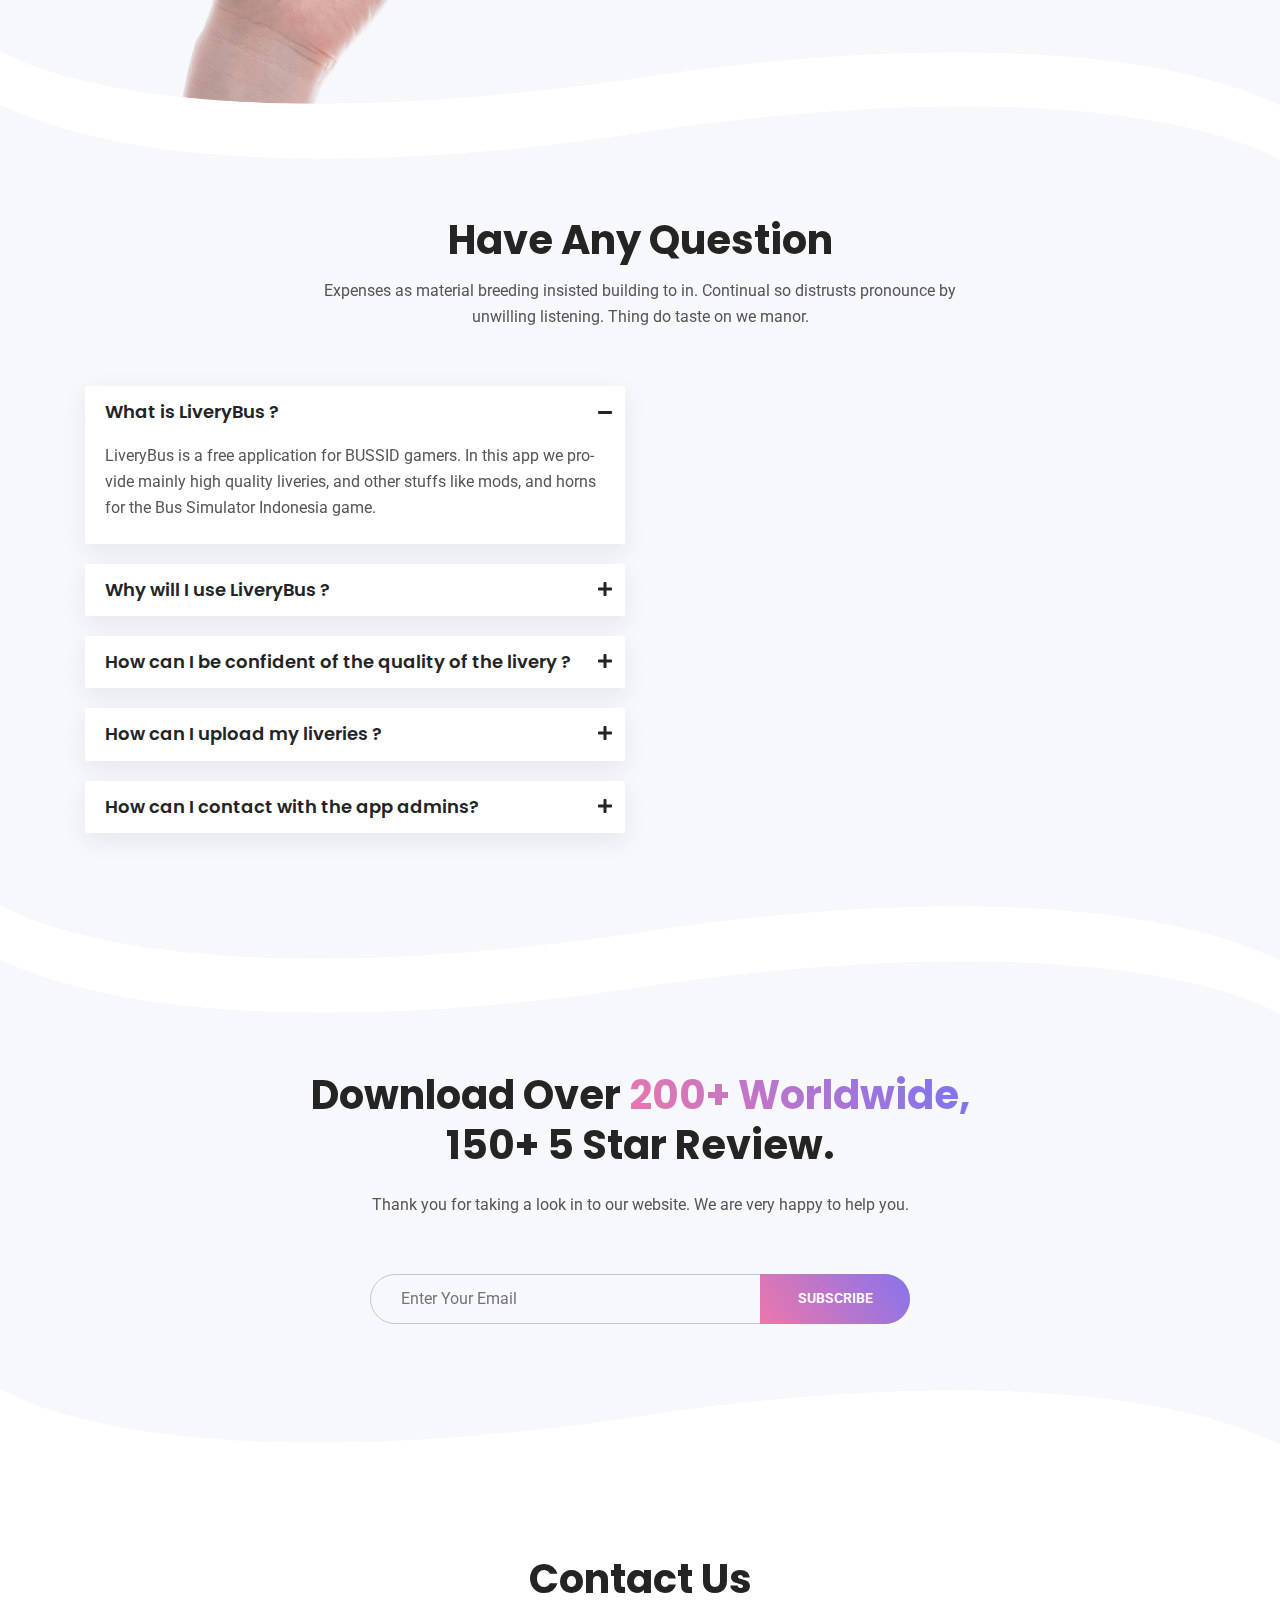
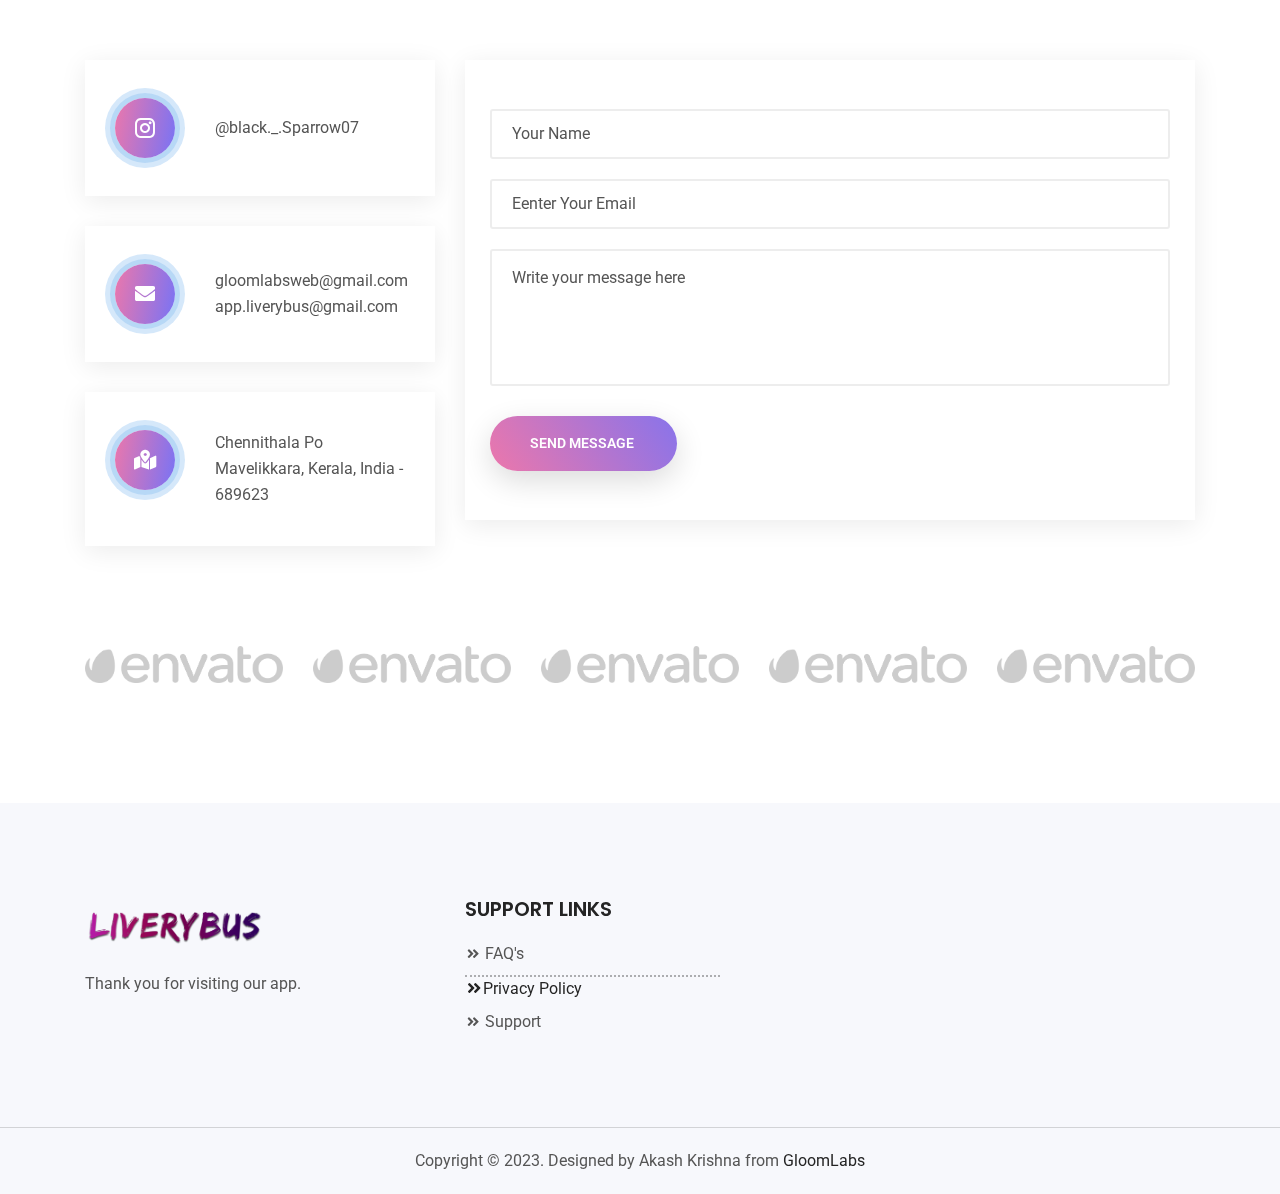
==== commit ee894502: "Update home.html" ====
--- a/home.html
+++ b/home.html
@@ -6,8 +6,8 @@
   <meta http-equiv="X-UA-Compatible" content="IE=edge" />
   <meta http-equiv="X-UA-Compatible" content="ie=edge">
   <meta name="viewport" content="width=device-width, initial-scale=1.0">
+  <meta name="msvalidate.01" content="85ACBDE96BB7D87E5CE89949893D235B" />
   <title> LiveryBus</title>
-  <discription>Download High Quality Bussid Liveries For Free</discription>
   <!-- favicon -->
   <link rel="shortcut icon" href="assets/images/favicon.png" type="image/x-icon">
   <!-- bootstrap -->
